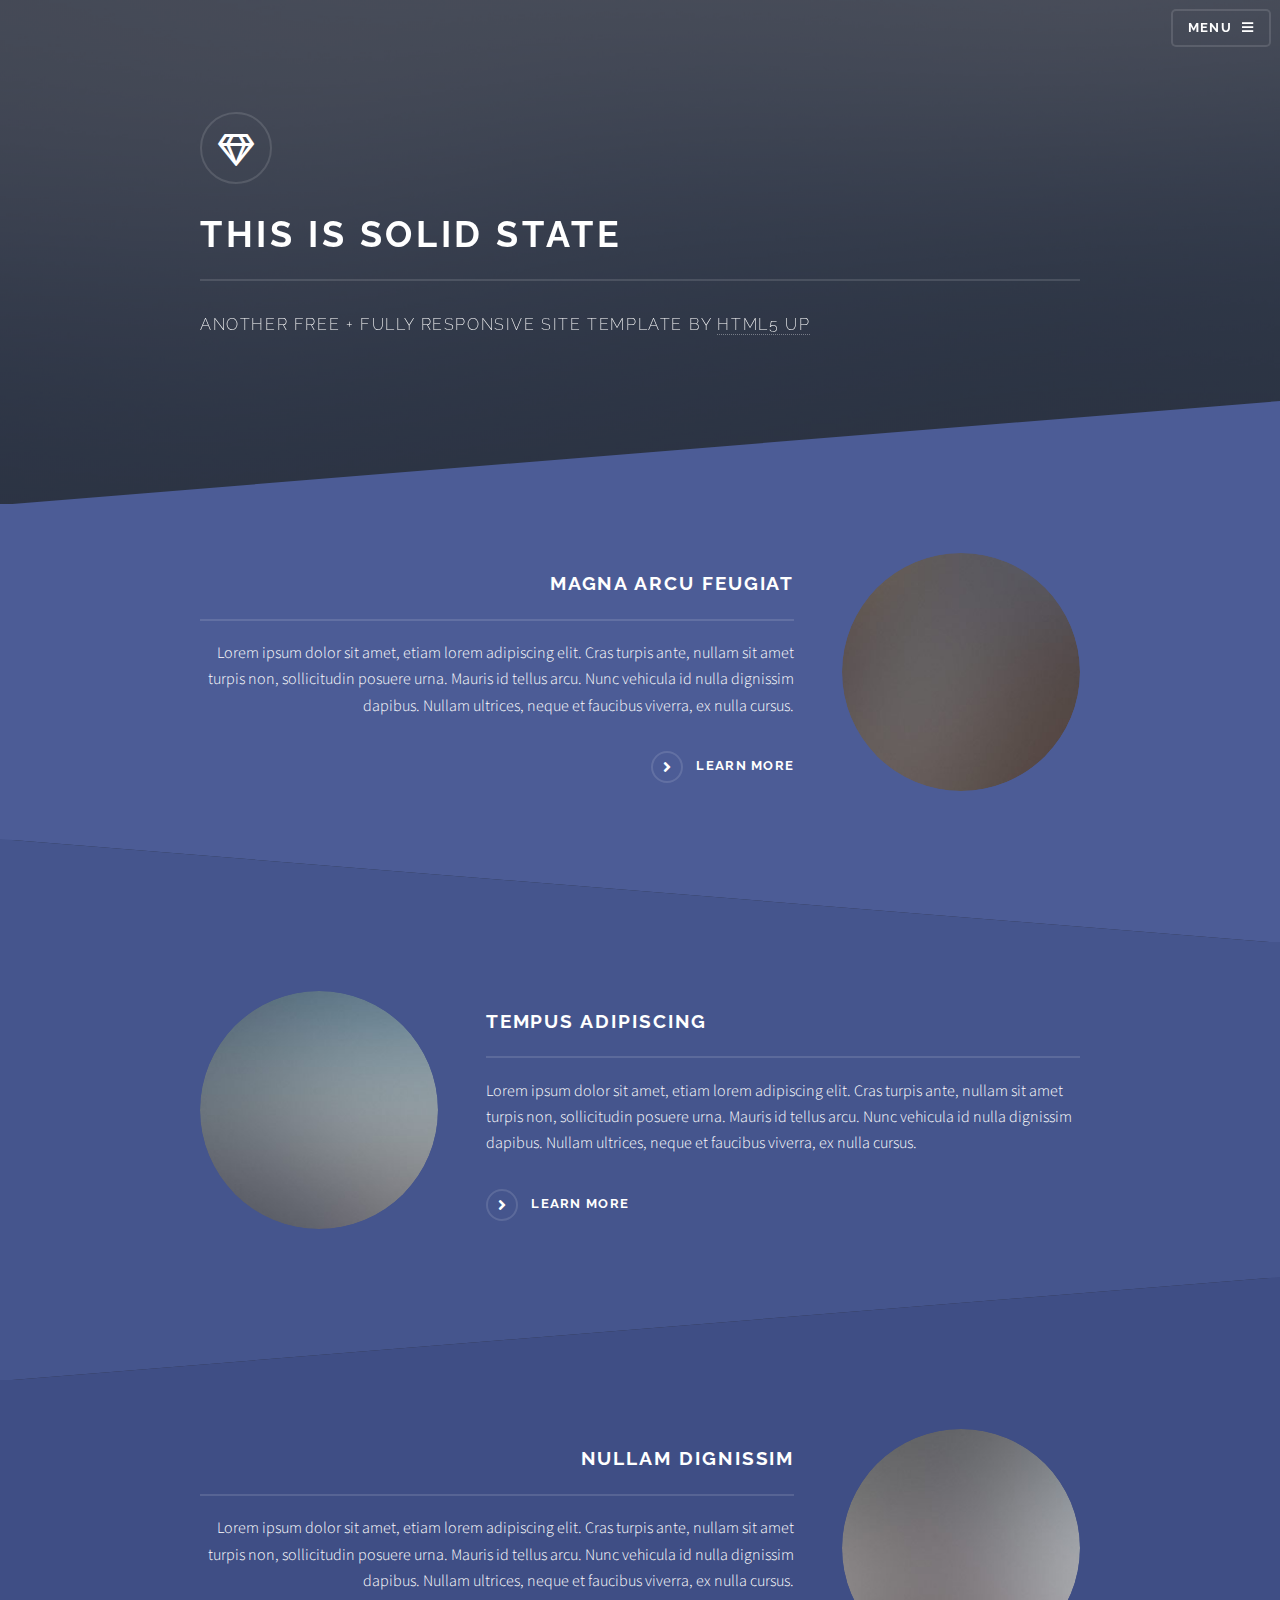
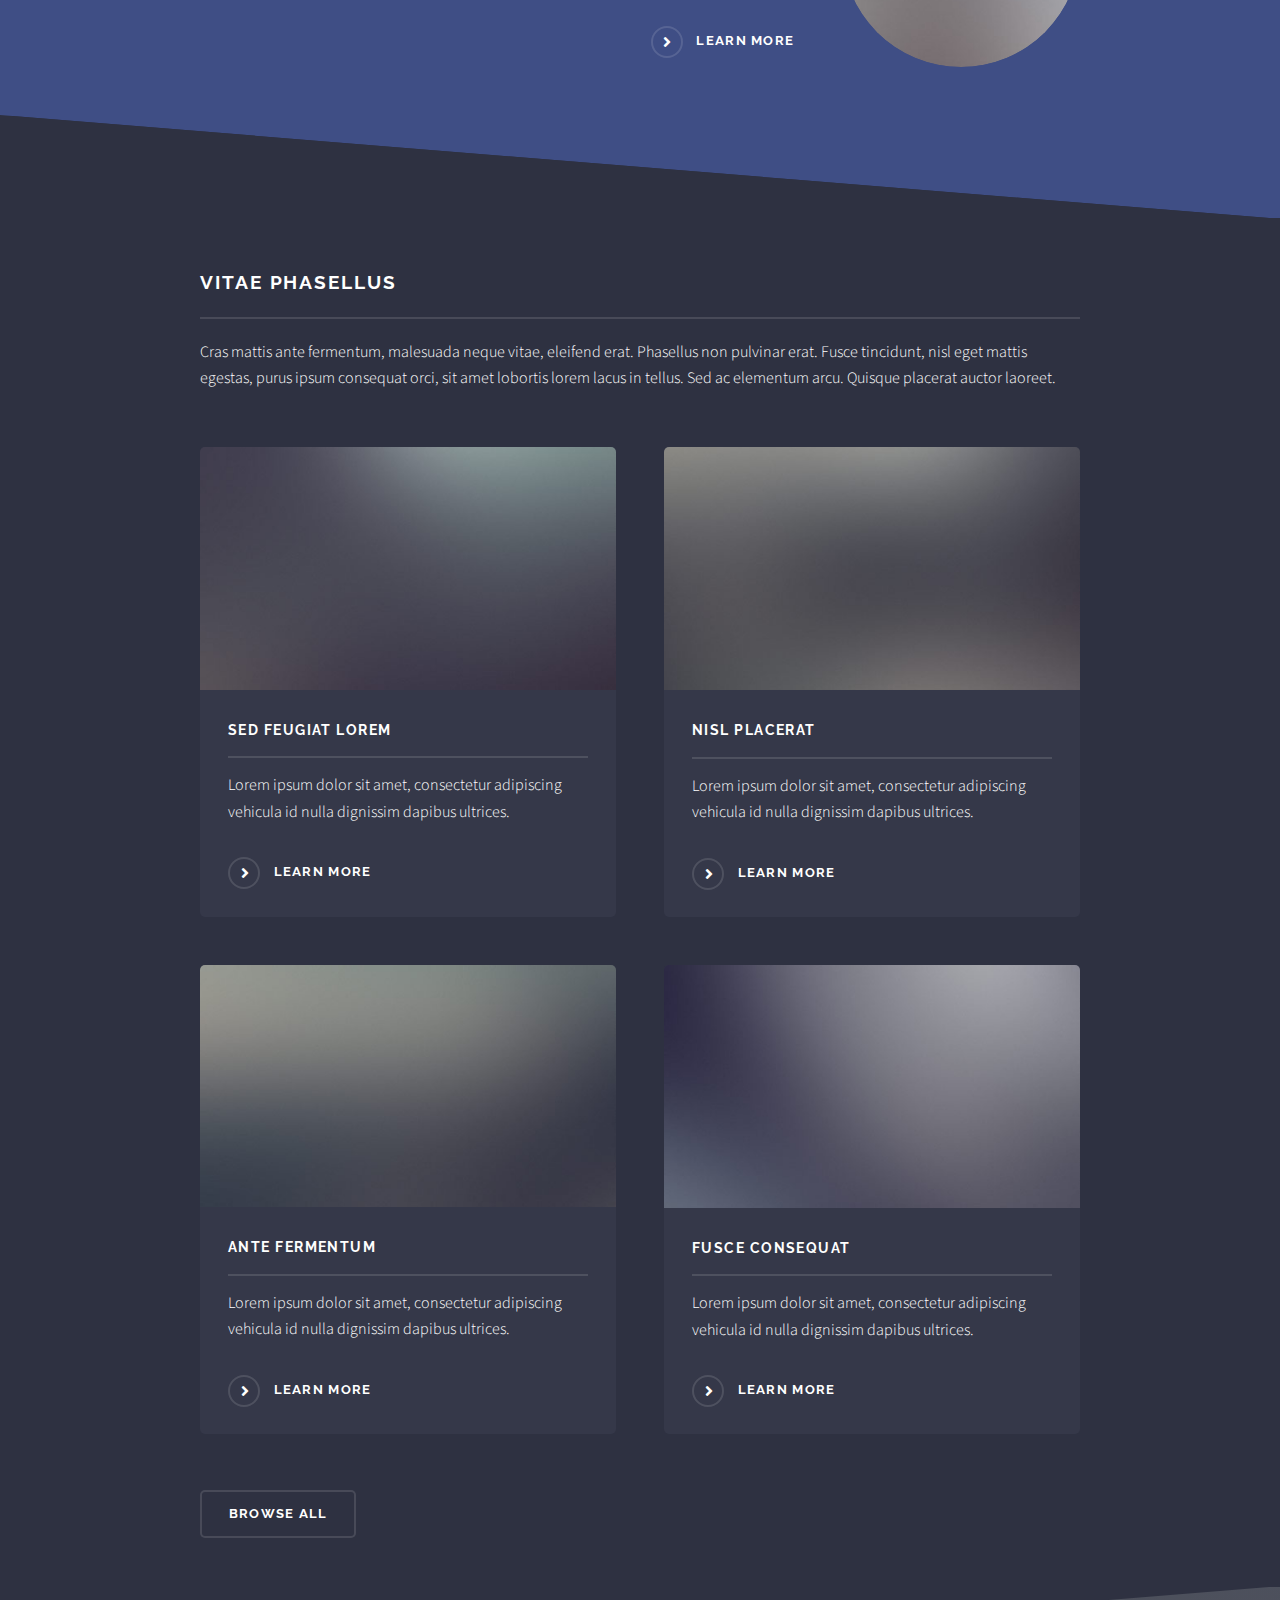
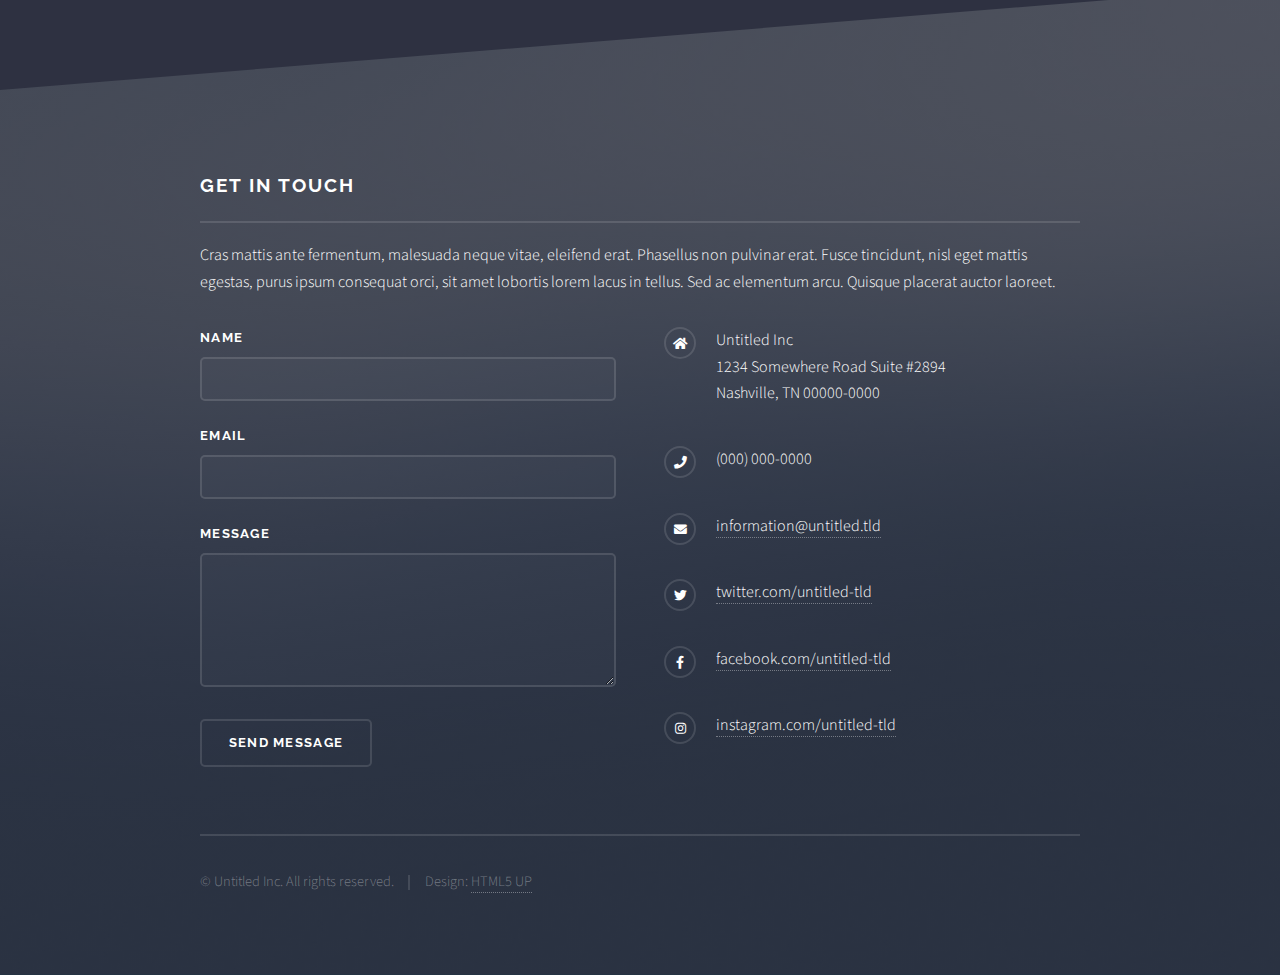
==== index.html @ ac466478 "First commit" ====
<!DOCTYPE HTML>
<!--
	Solid State by HTML5 UP
	html5up.net | @ajlkn
	Free for personal and commercial use under the CCA 3.0 license (html5up.net/license)
-->
<html>
	<head>
		<title>Solid State by HTML5 UP</title>
		<meta charset="utf-8" />
		<meta name="viewport" content="width=device-width, initial-scale=1, user-scalable=no" />
		<link rel="stylesheet" href="assets/css/main.css" />
		<noscript><link rel="stylesheet" href="assets/css/noscript.css" /></noscript>
	</head>
	<body class="is-preload">

		<!-- Page Wrapper -->
			<div id="page-wrapper">

				<!-- Header -->
					<header id="header" class="alt">
						<h1><a href="index.html">Solid State</a></h1>
						<nav>
							<a href="#menu">Menu</a>
						</nav>
					</header>

				<!-- Menu -->
					<nav id="menu">
						<div class="inner">
							<h2>Menu</h2>
							<ul class="links">
								<li><a href="index.html">Home</a></li>
								<li><a href="generic.html">Generic</a></li>
								<li><a href="elements.html">Elements</a></li>
								<li><a href="#">Log In</a></li>
								<li><a href="#">Sign Up</a></li>
							</ul>
							<a href="#" class="close">Close</a>
						</div>
					</nav>

				<!-- Banner -->
					<section id="banner">
						<div class="inner">
							<div class="logo"><span class="icon fa-gem"></span></div>
							<h2>This is Solid State</h2>
							<p>Another free + fully responsive site template by <a href="http://html5up.net">HTML5 UP</a></p>
						</div>
					</section>

				<!-- Wrapper -->
					<section id="wrapper">

						<!-- One -->
							<section id="one" class="wrapper spotlight style1">
								<div class="inner">
									<a href="#" class="image"><img src="images/pic01.jpg" alt="" /></a>
									<div class="content">
										<h2 class="major">Magna arcu feugiat</h2>
										<p>Lorem ipsum dolor sit amet, etiam lorem adipiscing elit. Cras turpis ante, nullam sit amet turpis non, sollicitudin posuere urna. Mauris id tellus arcu. Nunc vehicula id nulla dignissim dapibus. Nullam ultrices, neque et faucibus viverra, ex nulla cursus.</p>
										<a href="#" class="special">Learn more</a>
									</div>
								</div>
							</section>

						<!-- Two -->
							<section id="two" class="wrapper alt spotlight style2">
								<div class="inner">
									<a href="#" class="image"><img src="images/pic02.jpg" alt="" /></a>
									<div class="content">
										<h2 class="major">Tempus adipiscing</h2>
										<p>Lorem ipsum dolor sit amet, etiam lorem adipiscing elit. Cras turpis ante, nullam sit amet turpis non, sollicitudin posuere urna. Mauris id tellus arcu. Nunc vehicula id nulla dignissim dapibus. Nullam ultrices, neque et faucibus viverra, ex nulla cursus.</p>
										<a href="#" class="special">Learn more</a>
									</div>
								</div>
							</section>

						<!-- Three -->
							<section id="three" class="wrapper spotlight style3">
								<div class="inner">
									<a href="#" class="image"><img src="images/pic03.jpg" alt="" /></a>
									<div class="content">
										<h2 class="major">Nullam dignissim</h2>
										<p>Lorem ipsum dolor sit amet, etiam lorem adipiscing elit. Cras turpis ante, nullam sit amet turpis non, sollicitudin posuere urna. Mauris id tellus arcu. Nunc vehicula id nulla dignissim dapibus. Nullam ultrices, neque et faucibus viverra, ex nulla cursus.</p>
										<a href="#" class="special">Learn more</a>
									</div>
								</div>
							</section>

						<!-- Four -->
							<section id="four" class="wrapper alt style1">
								<div class="inner">
									<h2 class="major">Vitae phasellus</h2>
									<p>Cras mattis ante fermentum, malesuada neque vitae, eleifend erat. Phasellus non pulvinar erat. Fusce tincidunt, nisl eget mattis egestas, purus ipsum consequat orci, sit amet lobortis lorem lacus in tellus. Sed ac elementum arcu. Quisque placerat auctor laoreet.</p>
									<section class="features">
										<article>
											<a href="#" class="image"><img src="images/pic04.jpg" alt="" /></a>
											<h3 class="major">Sed feugiat lorem</h3>
											<p>Lorem ipsum dolor sit amet, consectetur adipiscing vehicula id nulla dignissim dapibus ultrices.</p>
											<a href="#" class="special">Learn more</a>
										</article>
										<article>
											<a href="#" class="image"><img src="images/pic05.jpg" alt="" /></a>
											<h3 class="major">Nisl placerat</h3>
											<p>Lorem ipsum dolor sit amet, consectetur adipiscing vehicula id nulla dignissim dapibus ultrices.</p>
											<a href="#" class="special">Learn more</a>
										</article>
										<article>
											<a href="#" class="image"><img src="images/pic06.jpg" alt="" /></a>
											<h3 class="major">Ante fermentum</h3>
											<p>Lorem ipsum dolor sit amet, consectetur adipiscing vehicula id nulla dignissim dapibus ultrices.</p>
											<a href="#" class="special">Learn more</a>
										</article>
										<article>
											<a href="#" class="image"><img src="images/pic07.jpg" alt="" /></a>
											<h3 class="major">Fusce consequat</h3>
											<p>Lorem ipsum dolor sit amet, consectetur adipiscing vehicula id nulla dignissim dapibus ultrices.</p>
											<a href="#" class="special">Learn more</a>
										</article>
									</section>
									<ul class="actions">
										<li><a href="#" class="button">Browse All</a></li>
									</ul>
								</div>
							</section>

					</section>

				<!-- Footer -->
					<section id="footer">
						<div class="inner">
							<h2 class="major">Get in touch</h2>
							<p>Cras mattis ante fermentum, malesuada neque vitae, eleifend erat. Phasellus non pulvinar erat. Fusce tincidunt, nisl eget mattis egestas, purus ipsum consequat orci, sit amet lobortis lorem lacus in tellus. Sed ac elementum arcu. Quisque placerat auctor laoreet.</p>
							<form method="post" action="#">
								<div class="fields">
									<div class="field">
										<label for="name">Name</label>
										<input type="text" name="name" id="name" />
									</div>
									<div class="field">
										<label for="email">Email</label>
										<input type="email" name="email" id="email" />
									</div>
									<div class="field">
										<label for="message">Message</label>
										<textarea name="message" id="message" rows="4"></textarea>
									</div>
								</div>
								<ul class="actions">
									<li><input type="submit" value="Send Message" /></li>
								</ul>
							</form>
							<ul class="contact">
								<li class="icon solid fa-home">
									Untitled Inc<br />
									1234 Somewhere Road Suite #2894<br />
									Nashville, TN 00000-0000
								</li>
								<li class="icon solid fa-phone">(000) 000-0000</li>
								<li class="icon solid fa-envelope"><a href="#">information@untitled.tld</a></li>
								<li class="icon brands fa-twitter"><a href="#">twitter.com/untitled-tld</a></li>
								<li class="icon brands fa-facebook-f"><a href="#">facebook.com/untitled-tld</a></li>
								<li class="icon brands fa-instagram"><a href="#">instagram.com/untitled-tld</a></li>
							</ul>
							<ul class="copyright">
								<li>&copy; Untitled Inc. All rights reserved.</li><li>Design: <a href="http://html5up.net">HTML5 UP</a></li>
							</ul>
						</div>
					</section>

			</div>

		<!-- Scripts -->
			<script src="assets/js/jquery.min.js"></script>
			<script src="assets/js/jquery.scrollex.min.js"></script>
			<script src="assets/js/browser.min.js"></script>
			<script src="assets/js/breakpoints.min.js"></script>
			<script src="assets/js/util.js"></script>
			<script src="assets/js/main.js"></script>

	</body>
</html>
---- assets/css/main.css ----
@import url(fontawesome-all.min.css);
@import url("https://fonts.googleapis.com/css?family=Raleway:200,700|Source+Sans+Pro:300,600,300italic,600italic");

/*
	Solid State by HTML5 UP
	html5up.net | @ajlkn
	Free for personal and commercial use under the CCA 3.0 license (html5up.net/license)
*/

html, body, div, span, applet, object,
iframe, h1, h2, h3, h4, h5, h6, p, blockquote,
pre, a, abbr, acronym, address, big, cite,
code, del, dfn, em, img, ins, kbd, q, s, samp,
small, strike, strong, sub, sup, tt, var, b,
u, i, center, dl, dt, dd, ol, ul, li, fieldset,
form, label, legend, table, caption, tbody,
tfoot, thead, tr, th, td, article, aside,
canvas, details, embed, figure, figcaption,
footer, header, hgroup, menu, nav, output, ruby,
section, summary, time, mark, audio, video {
	margin: 0;
	padding: 0;
	border: 0;
	font-size: 100%;
	font: inherit;
	vertical-align: baseline;}

article, aside, details, figcaption, figure,
footer, header, hgroup, menu, nav, section {
	display: block;}

body {
	line-height: 1;
}

ol, ul {
	list-style: none;
}

blockquote, q {
	quotes: none;
}

	blockquote:before, blockquote:after, q:before, q:after {
		content: '';
		content: none;
	}

table {
	border-collapse: collapse;
	border-spacing: 0;
}

body {
	-webkit-text-size-adjust: none;
}

mark {
	background-color: transparent;
	color: inherit;
}

input::-moz-focus-inner {
	border: 0;
	padding: 0;
}

input, select, textarea {
	-moz-appearance: none;
	-webkit-appearance: none;
	-ms-appearance: none;
	appearance: none;
}

/* Basic */

	@-ms-viewport {
		width: device-width;
	}

	body {
		-ms-overflow-style: scrollbar;
	}

	@media screen and (max-width: 480px) {

		html, body {
			min-width: 320px;
		}

	}

	html {
		box-sizing: border-box;
	}

	*, *:before, *:after {
		box-sizing: inherit;
	}

	body {
		background-color: #2e3141;
		background-image: linear-gradient(to top, rgba(46, 49, 65, 0.8), rgba(46, 49, 65, 0.8)), url("../../images/bg.jpg");
		background-size: auto, cover;
		background-attachment: fixed, fixed;
		background-position: center, center;
	}

		body.is-preload *, body.is-preload *:before, body.is-preload *:after {
			-moz-animation: none !important;
			-webkit-animation: none !important;
			-ms-animation: none !important;
			animation: none !important;
			-moz-transition: none !important;
			-webkit-transition: none !important;
			-ms-transition: none !important;
			transition: none !important;
		}

/* Type */

	body, input, select, textarea {
		color: #ffffff;
		font-family: "Source Sans Pro", Helvetica, sans-serif;
		font-size: 16.5pt;
		font-weight: 300;
		line-height: 1.65;
	}

		@media screen and (max-width: 1680px) {

			body, input, select, textarea {
				font-size: 13pt;
			}

		}

		@media screen and (max-width: 1280px) {

			body, input, select, textarea {
				font-size: 12pt;
			}

		}

		@media screen and (max-width: 980px) {

			body, input, select, textarea {
				font-size: 12pt;
			}

		}

		@media screen and (max-width: 736px) {

			body, input, select, textarea {
				font-size: 12pt;
			}

		}

		@media screen and (max-width: 480px) {

			body, input, select, textarea {
				font-size: 12pt;
			}

		}

	a {
		-moz-transition: color 0.2s ease-in-out, border-bottom-color 0.2s ease-in-out;
		-webkit-transition: color 0.2s ease-in-out, border-bottom-color 0.2s ease-in-out;
		-ms-transition: color 0.2s ease-in-out, border-bottom-color 0.2s ease-in-out;
		transition: color 0.2s ease-in-out, border-bottom-color 0.2s ease-in-out;
		border-bottom: dotted 1px rgba(255, 255, 255, 0.35);
		color: #ffffff;
		text-decoration: none;
	}

		a:hover {
			border-bottom-color: transparent;
			color: #ffffff !important;
		}

		a.special:not(.button) {
			text-decoration: none;
			border-bottom: 0;
			display: block;
			font-family: Raleway, Helvetica, sans-serif;
			font-size: 0.8em;
			font-weight: 700;
			letter-spacing: 0.1em;
			margin: 0 0 2em 0;
			text-transform: uppercase;
		}

			a.special:not(.button):before {
				-moz-osx-font-smoothing: grayscale;
				-webkit-font-smoothing: antialiased;
				display: inline-block;
				font-style: normal;
				font-variant: normal;
				text-rendering: auto;
				line-height: 1;
				text-transform: none !important;
				font-family: 'Font Awesome 5 Free';
				font-weight: 900;
			}

			a.special:not(.button):before {
				-moz-transition: background-color 0.2s ease-in-out;
				-webkit-transition: background-color 0.2s ease-in-out;
				-ms-transition: background-color 0.2s ease-in-out;
				transition: background-color 0.2s ease-in-out;
				border-radius: 100%;
				border: solid 2px rgba(255, 255, 255, 0.125);
				content: '\f105';
				display: inline-block;
				font-size: 1.25em;
				height: 2em;
				line-height: 1.75em;
				margin-right: 0.85em;
				text-align: center;
				text-indent: 0.15em;
				vertical-align: middle;
				width: 2em;
			}

			a.special:not(.button):hover:before {
				background-color: rgba(255, 255, 255, 0.025);
			}

			a.special:not(.button):active:before {
				background-color: rgba(255, 255, 255, 0.075);
			}

	strong, b {
		color: #ffffff;
		font-weight: 600;
	}

	em, i {
		font-style: italic;
	}

	p {
		margin: 0 0 2em 0;
	}

	h1, h2, h3, h4, h5, h6 {
		color: #ffffff;
		font-family: Raleway, Helvetica, sans-serif;
		font-weight: 700;
		letter-spacing: 0.1em;
		margin: 0 0 1em 0;
		text-transform: uppercase;
	}

		h1 a, h2 a, h3 a, h4 a, h5 a, h6 a {
			color: inherit;
			text-decoration: none;
			border-bottom: 0;
		}

		h1 span, h2 span, h3 span, h4 span, h5 span, h6 span {
			font-weight: 200;
		}

		h1.major, h2.major, h3.major, h4.major, h5.major, h6.major {
			padding-bottom: 1em;
			border-bottom: solid 2px rgba(255, 255, 255, 0.125);
		}

	h2 {
		font-size: 1.2em;
	}

	h3 {
		font-size: 0.9em;
	}

	h4 {
		font-size: 0.7em;
	}

	h5 {
		font-size: 0.7em;
	}

	h6 {
		font-size: 0.7em;
	}

	@media screen and (max-width: 736px) {

		h2 {
			font-size: 1em;
		}

		h3 {
			font-size: 0.8em;
		}

	}

	sub {
		font-size: 0.8em;
		position: relative;
		top: 0.5em;
	}

	sup {
		font-size: 0.8em;
		position: relative;
		top: -0.5em;
	}

	blockquote {
		border-left: solid 4px rgba(255, 255, 255, 0.125);
		font-style: italic;
		margin: 0 0 2em 0;
		padding: 0.5em 0 0.5em 2em;
	}

	code {
		background: rgba(255, 255, 255, 0.025);
		border-radius: 5px;
		border: solid 2px rgba(255, 255, 255, 0.125);
		font-family: "Courier New", monospace;
		font-size: 0.9em;
		margin: 0 0.25em;
		padding: 0.25em 0.65em;
	}

	pre {
		-webkit-overflow-scrolling: touch;
		font-family: "Courier New", monospace;
		font-size: 0.9em;
		margin: 0 0 2em 0;
	}

		pre code {
			display: block;
			line-height: 1.75em;
			padding: 1em 1.5em;
			overflow-x: auto;
		}

	hr {
		border: 0;
		border-bottom: solid 2px rgba(255, 255, 255, 0.125);
		margin: 2.5em 0;
	}

		hr.major {
			margin: 4em 0;
		}

	.align-left {
		text-align: left;
	}

	.align-center {
		text-align: center;
	}

	.align-right {
		text-align: right;
	}

/* Row */

	.row {
		display: flex;
		flex-wrap: wrap;
		box-sizing: border-box;
		align-items: stretch;
	}

		.row > * {
			box-sizing: border-box;
		}

		.row.gtr-uniform > * > :last-child {
			margin-bottom: 0;
		}

		.row.aln-left {
			justify-content: flex-start;
		}

		.row.aln-center {
			justify-content: center;
		}

		.row.aln-right {
			justify-content: flex-end;
		}

		.row.aln-top {
			align-items: flex-start;
		}

		.row.aln-middle {
			align-items: center;
		}

		.row.aln-bottom {
			align-items: flex-end;
		}

		.row > .imp {
			order: -1;
		}

		.row > .col-1 {
			width: 8.33333%;
		}

		.row > .off-1 {
			margin-left: 8.33333%;
		}

		.row > .col-2 {
			width: 16.66667%;
		}

		.row > .off-2 {
			margin-left: 16.66667%;
		}

		.row > .col-3 {
			width: 25%;
		}

		.row > .off-3 {
			margin-left: 25%;
		}

		.row > .col-4 {
			width: 33.33333%;
		}

		.row > .off-4 {
			margin-left: 33.33333%;
		}

		.row > .col-5 {
			width: 41.66667%;
		}

		.row > .off-5 {
			margin-left: 41.66667%;
		}

		.row > .col-6 {
			width: 50%;
		}

		.row > .off-6 {
			margin-left: 50%;
		}

		.row > .col-7 {
			width: 58.33333%;
		}

		.row > .off-7 {
			margin-left: 58.33333%;
		}

		.row > .col-8 {
			width: 66.66667%;
		}

		.row > .off-8 {
			margin-left: 66.66667%;
		}

		.row > .col-9 {
			width: 75%;
		}

		.row > .off-9 {
			margin-left: 75%;
		}

		.row > .col-10 {
			width: 83.33333%;
		}

		.row > .off-10 {
			margin-left: 83.33333%;
		}

		.row > .col-11 {
			width: 91.66667%;
		}

		.row > .off-11 {
			margin-left: 91.66667%;
		}

		.row > .col-12 {
			width: 100%;
		}

		.row > .off-12 {
			margin-left: 100%;
		}

		.row.gtr-0 {
			margin-top: 0;
			margin-left: 0em;
		}

			.row.gtr-0 > * {
				padding: 0 0 0 0em;
			}

			.row.gtr-0.gtr-uniform {
				margin-top: 0em;
			}

				.row.gtr-0.gtr-uniform > * {
					padding-top: 0em;
				}

		.row.gtr-25 {
			margin-top: 0;
			margin-left: -0.4375em;
		}

			.row.gtr-25 > * {
				padding: 0 0 0 0.4375em;
			}

			.row.gtr-25.gtr-uniform {
				margin-top: -0.4375em;
			}

				.row.gtr-25.gtr-uniform > * {
					padding-top: 0.4375em;
				}

		.row.gtr-50 {
			margin-top: 0;
			margin-left: -0.875em;
		}

			.row.gtr-50 > * {
				padding: 0 0 0 0.875em;
			}

			.row.gtr-50.gtr-uniform {
				margin-top: -0.875em;
			}

				.row.gtr-50.gtr-uniform > * {
					padding-top: 0.875em;
				}

		.row {
			margin-top: 0;
			margin-left: -1.75em;
		}

			.row > * {
				padding: 0 0 0 1.75em;
			}

			.row.gtr-uniform {
				margin-top: -1.75em;
			}

				.row.gtr-uniform > * {
					padding-top: 1.75em;
				}

		.row.gtr-150 {
			margin-top: 0;
			margin-left: -2.625em;
		}

			.row.gtr-150 > * {
				padding: 0 0 0 2.625em;
			}

			.row.gtr-150.gtr-uniform {
				margin-top: -2.625em;
			}

				.row.gtr-150.gtr-uniform > * {
					padding-top: 2.625em;
				}

		.row.gtr-200 {
			margin-top: 0;
			margin-left: -3.5em;
		}

			.row.gtr-200 > * {
				padding: 0 0 0 3.5em;
			}

			.row.gtr-200.gtr-uniform {
				margin-top: -3.5em;
			}

				.row.gtr-200.gtr-uniform > * {
					padding-top: 3.5em;
				}

		@media screen and (max-width: 1680px) {

			.row {
				display: flex;
				flex-wrap: wrap;
				box-sizing: border-box;
				align-items: stretch;
			}

				.row > * {
					box-sizing: border-box;
				}

				.row.gtr-uniform > * > :last-child {
					margin-bottom: 0;
				}

				.row.aln-left {
					justify-content: flex-start;
				}

				.row.aln-center {
					justify-content: center;
				}

				.row.aln-right {
					justify-content: flex-end;
				}

				.row.aln-top {
					align-items: flex-start;
				}

				.row.aln-middle {
					align-items: center;
				}

				.row.aln-bottom {
					align-items: flex-end;
				}

				.row > .imp-xlarge {
					order: -1;
				}

				.row > .col-1-xlarge {
					width: 8.33333%;
				}

				.row > .off-1-xlarge {
					margin-left: 8.33333%;
				}

				.row > .col-2-xlarge {
					width: 16.66667%;
				}

				.row > .off-2-xlarge {
					margin-left: 16.66667%;
				}

				.row > .col-3-xlarge {
					width: 25%;
				}

				.row > .off-3-xlarge {
					margin-left: 25%;
				}

				.row > .col-4-xlarge {
					width: 33.33333%;
				}

				.row > .off-4-xlarge {
					margin-left: 33.33333%;
				}

				.row > .col-5-xlarge {
					width: 41.66667%;
				}

				.row > .off-5-xlarge {
					margin-left: 41.66667%;
				}

				.row > .col-6-xlarge {
					width: 50%;
				}

				.row > .off-6-xlarge {
					margin-left: 50%;
				}

				.row > .col-7-xlarge {
					width: 58.33333%;
				}

				.row > .off-7-xlarge {
					margin-left: 58.33333%;
				}

				.row > .col-8-xlarge {
					width: 66.66667%;
				}

				.row > .off-8-xlarge {
					margin-left: 66.66667%;
				}

				.row > .col-9-xlarge {
					width: 75%;
				}

				.row > .off-9-xlarge {
					margin-left: 75%;
				}

				.row > .col-10-xlarge {
					width: 83.33333%;
				}

				.row > .off-10-xlarge {
					margin-left: 83.33333%;
				}

				.row > .col-11-xlarge {
					width: 91.66667%;
				}

				.row > .off-11-xlarge {
					margin-left: 91.66667%;
				}

				.row > .col-12-xlarge {
					width: 100%;
				}

				.row > .off-12-xlarge {
					margin-left: 100%;
				}

				.row.gtr-0 {
					margin-top: 0;
					margin-left: 0em;
				}

					.row.gtr-0 > * {
						padding: 0 0 0 0em;
					}

					.row.gtr-0.gtr-uniform {
						margin-top: 0em;
					}

						.row.gtr-0.gtr-uniform > * {
							padding-top: 0em;
						}

				.row.gtr-25 {
					margin-top: 0;
					margin-left: -0.4375em;
				}

					.row.gtr-25 > * {
						padding: 0 0 0 0.4375em;
					}

					.row.gtr-25.gtr-uniform {
						margin-top: -0.4375em;
					}

						.row.gtr-25.gtr-uniform > * {
							padding-top: 0.4375em;
						}

				.row.gtr-50 {
					margin-top: 0;
					margin-left: -0.875em;
				}

					.row.gtr-50 > * {
						padding: 0 0 0 0.875em;
					}

					.row.gtr-50.gtr-uniform {
						margin-top: -0.875em;
					}

						.row.gtr-50.gtr-uniform > * {
							padding-top: 0.875em;
						}

				.row {
					margin-top: 0;
					margin-left: -1.75em;
				}

					.row > * {
						padding: 0 0 0 1.75em;
					}

					.row.gtr-uniform {
						margin-top: -1.75em;
					}

						.row.gtr-uniform > * {
							padding-top: 1.75em;
						}

				.row.gtr-150 {
					margin-top: 0;
					margin-left: -2.625em;
				}

					.row.gtr-150 > * {
						padding: 0 0 0 2.625em;
					}

					.row.gtr-150.gtr-uniform {
						margin-top: -2.625em;
					}

						.row.gtr-150.gtr-uniform > * {
							padding-top: 2.625em;
						}

				.row.gtr-200 {
					margin-top: 0;
					margin-left: -3.5em;
				}

					.row.gtr-200 > * {
						padding: 0 0 0 3.5em;
					}

					.row.gtr-200.gtr-uniform {
						margin-top: -3.5em;
					}

						.row.gtr-200.gtr-uniform > * {
							padding-top: 3.5em;
						}

		}

		@media screen and (max-width: 1280px) {

			.row {
				display: flex;
				flex-wrap: wrap;
				box-sizing: border-box;
				align-items: stretch;
			}

				.row > * {
					box-sizing: border-box;
				}

				.row.gtr-uniform > * > :last-child {
					margin-bottom: 0;
				}

				.row.aln-left {
					justify-content: flex-start;
				}

				.row.aln-center {
					justify-content: center;
				}

				.row.aln-right {
					justify-content: flex-end;
				}

				.row.aln-top {
					align-items: flex-start;
				}

				.row.aln-middle {
					align-items: center;
				}

				.row.aln-bottom {
					align-items: flex-end;
				}

				.row > .imp-large {
					order: -1;
				}

				.row > .col-1-large {
					width: 8.33333%;
				}

				.row > .off-1-large {
					margin-left: 8.33333%;
				}

				.row > .col-2-large {
					width: 16.66667%;
				}

				.row > .off-2-large {
					margin-left: 16.66667%;
				}

				.row > .col-3-large {
					width: 25%;
				}

				.row > .off-3-large {
					margin-left: 25%;
				}

				.row > .col-4-large {
					width: 33.33333%;
				}

				.row > .off-4-large {
					margin-left: 33.33333%;
				}

				.row > .col-5-large {
					width: 41.66667%;
				}

				.row > .off-5-large {
					margin-left: 41.66667%;
				}

				.row > .col-6-large {
					width: 50%;
				}

				.row > .off-6-large {
					margin-left: 50%;
				}

				.row > .col-7-large {
					width: 58.33333%;
				}

				.row > .off-7-large {
					margin-left: 58.33333%;
				}

				.row > .col-8-large {
					width: 66.66667%;
				}

				.row > .off-8-large {
					margin-left: 66.66667%;
				}

				.row > .col-9-large {
					width: 75%;
				}

				.row > .off-9-large {
					margin-left: 75%;
				}

				.row > .col-10-large {
					width: 83.33333%;
				}

				.row > .off-10-large {
					margin-left: 83.33333%;
				}

				.row > .col-11-large {
					width: 91.66667%;
				}

				.row > .off-11-large {
					margin-left: 91.66667%;
				}

				.row > .col-12-large {
					width: 100%;
				}

				.row > .off-12-large {
					margin-left: 100%;
				}

				.row.gtr-0 {
					margin-top: 0;
					margin-left: 0em;
				}

					.row.gtr-0 > * {
						padding: 0 0 0 0em;
					}

					.row.gtr-0.gtr-uniform {
						margin-top: 0em;
					}

						.row.gtr-0.gtr-uniform > * {
							padding-top: 0em;
						}

				.row.gtr-25 {
					margin-top: 0;
					margin-left: -0.4375em;
				}

					.row.gtr-25 > * {
						padding: 0 0 0 0.4375em;
					}

					.row.gtr-25.gtr-uniform {
						margin-top: -0.4375em;
					}

						.row.gtr-25.gtr-uniform > * {
							padding-top: 0.4375em;
						}

				.row.gtr-50 {
					margin-top: 0;
					margin-left: -0.875em;
				}

					.row.gtr-50 > * {
						padding: 0 0 0 0.875em;
					}

					.row.gtr-50.gtr-uniform {
						margin-top: -0.875em;
					}

						.row.gtr-50.gtr-uniform > * {
							padding-top: 0.875em;
						}

				.row {
					margin-top: 0;
					margin-left: -1.75em;
				}

					.row > * {
						padding: 0 0 0 1.75em;
					}

					.row.gtr-uniform {
						margin-top: -1.75em;
					}

						.row.gtr-uniform > * {
							padding-top: 1.75em;
						}

				.row.gtr-150 {
					margin-top: 0;
					margin-left: -2.625em;
				}

					.row.gtr-150 > * {
						padding: 0 0 0 2.625em;
					}

					.row.gtr-150.gtr-uniform {
						margin-top: -2.625em;
					}

						.row.gtr-150.gtr-uniform > * {
							padding-top: 2.625em;
						}

				.row.gtr-200 {
					margin-top: 0;
					margin-left: -3.5em;
				}

					.row.gtr-200 > * {
						padding: 0 0 0 3.5em;
					}

					.row.gtr-200.gtr-uniform {
						margin-top: -3.5em;
					}

						.row.gtr-200.gtr-uniform > * {
							padding-top: 3.5em;
						}

		}

		@media screen and (max-width: 980px) {

			.row {
				display: flex;
				flex-wrap: wrap;
				box-sizing: border-box;
				align-items: stretch;
			}

				.row > * {
					box-sizing: border-box;
				}

				.row.gtr-uniform > * > :last-child {
					margin-bottom: 0;
				}

				.row.aln-left {
					justify-content: flex-start;
				}

				.row.aln-center {
					justify-content: center;
				}

				.row.aln-right {
					justify-content: flex-end;
				}

				.row.aln-top {
					align-items: flex-start;
				}

				.row.aln-middle {
					align-items: center;
				}

				.row.aln-bottom {
					align-items: flex-end;
				}

				.row > .imp-medium {
					order: -1;
				}

				.row > .col-1-medium {
					width: 8.33333%;
				}

				.row > .off-1-medium {
					margin-left: 8.33333%;
				}

				.row > .col-2-medium {
					width: 16.66667%;
				}

				.row > .off-2-medium {
					margin-left: 16.66667%;
				}

				.row > .col-3-medium {
					width: 25%;
				}

				.row > .off-3-medium {
					margin-left: 25%;
				}

				.row > .col-4-medium {
					width: 33.33333%;
				}

				.row > .off-4-medium {
					margin-left: 33.33333%;
				}

				.row > .col-5-medium {
					width: 41.66667%;
				}

				.row > .off-5-medium {
					margin-left: 41.66667%;
				}

				.row > .col-6-medium {
					width: 50%;
				}

				.row > .off-6-medium {
					margin-left: 50%;
				}

				.row > .col-7-medium {
					width: 58.33333%;
				}

				.row > .off-7-medium {
					margin-left: 58.33333%;
				}

				.row > .col-8-medium {
					width: 66.66667%;
				}

				.row > .off-8-medium {
					margin-left: 66.66667%;
				}

				.row > .col-9-medium {
					width: 75%;
				}

				.row > .off-9-medium {
					margin-left: 75%;
				}

				.row > .col-10-medium {
					width: 83.33333%;
				}

				.row > .off-10-medium {
					margin-left: 83.33333%;
				}

				.row > .col-11-medium {
					width: 91.66667%;
				}

				.row > .off-11-medium {
					margin-left: 91.66667%;
				}

				.row > .col-12-medium {
					width: 100%;
				}

				.row > .off-12-medium {
					margin-left: 100%;
				}

				.row.gtr-0 {
					margin-top: 0;
					margin-left: 0em;
				}

					.row.gtr-0 > * {
						padding: 0 0 0 0em;
					}

					.row.gtr-0.gtr-uniform {
						margin-top: 0em;
					}

						.row.gtr-0.gtr-uniform > * {
							padding-top: 0em;
						}

				.row.gtr-25 {
					margin-top: 0;
					margin-left: -0.4375em;
				}

					.row.gtr-25 > * {
						padding: 0 0 0 0.4375em;
					}

					.row.gtr-25.gtr-uniform {
						margin-top: -0.4375em;
					}

						.row.gtr-25.gtr-uniform > * {
							padding-top: 0.4375em;
						}

				.row.gtr-50 {
					margin-top: 0;
					margin-left: -0.875em;
				}

					.row.gtr-50 > * {
						padding: 0 0 0 0.875em;
					}

					.row.gtr-50.gtr-uniform {
						margin-top: -0.875em;
					}

						.row.gtr-50.gtr-uniform > * {
							padding-top: 0.875em;
						}

				.row {
					margin-top: 0;
					margin-left: -1.75em;
				}

					.row > * {
						padding: 0 0 0 1.75em;
					}

					.row.gtr-uniform {
						margin-top: -1.75em;
					}

						.row.gtr-uniform > * {
							padding-top: 1.75em;
						}

				.row.gtr-150 {
					margin-top: 0;
					margin-left: -2.625em;
				}

					.row.gtr-150 > * {
						padding: 0 0 0 2.625em;
					}

					.row.gtr-150.gtr-uniform {
						margin-top: -2.625em;
					}

						.row.gtr-150.gtr-uniform > * {
							padding-top: 2.625em;
						}

				.row.gtr-200 {
					margin-top: 0;
					margin-left: -3.5em;
				}

					.row.gtr-200 > * {
						padding: 0 0 0 3.5em;
					}

					.row.gtr-200.gtr-uniform {
						margin-top: -3.5em;
					}

						.row.gtr-200.gtr-uniform > * {
							padding-top: 3.5em;
						}

		}

		@media screen and (max-width: 736px) {

			.row {
				display: flex;
				flex-wrap: wrap;
				box-sizing: border-box;
				align-items: stretch;
			}

				.row > * {
					box-sizing: border-box;
				}

				.row.gtr-uniform > * > :last-child {
					margin-bottom: 0;
				}

				.row.aln-left {
					justify-content: flex-start;
				}

				.row.aln-center {
					justify-content: center;
				}

				.row.aln-right {
					justify-content: flex-end;
				}

				.row.aln-top {
					align-items: flex-start;
				}

				.row.aln-middle {
					align-items: center;
				}

				.row.aln-bottom {
					align-items: flex-end;
				}

				.row > .imp-small {
					order: -1;
				}

				.row > .col-1-small {
					width: 8.33333%;
				}

				.row > .off-1-small {
					margin-left: 8.33333%;
				}

				.row > .col-2-small {
					width: 16.66667%;
				}

				.row > .off-2-small {
					margin-left: 16.66667%;
				}

				.row > .col-3-small {
					width: 25%;
				}

				.row > .off-3-small {
					margin-left: 25%;
				}

				.row > .col-4-small {
					width: 33.33333%;
				}

				.row > .off-4-small {
					margin-left: 33.33333%;
				}

				.row > .col-5-small {
					width: 41.66667%;
				}

				.row > .off-5-small {
					margin-left: 41.66667%;
				}

				.row > .col-6-small {
					width: 50%;
				}

				.row > .off-6-small {
					margin-left: 50%;
				}

				.row > .col-7-small {
					width: 58.33333%;
				}

				.row > .off-7-small {
					margin-left: 58.33333%;
				}

				.row > .col-8-small {
					width: 66.66667%;
				}

				.row > .off-8-small {
					margin-left: 66.66667%;
				}

				.row > .col-9-small {
					width: 75%;
				}

				.row > .off-9-small {
					margin-left: 75%;
				}

				.row > .col-10-small {
					width: 83.33333%;
				}

				.row > .off-10-small {
					margin-left: 83.33333%;
				}

				.row > .col-11-small {
					width: 91.66667%;
				}

				.row > .off-11-small {
					margin-left: 91.66667%;
				}

				.row > .col-12-small {
					width: 100%;
				}

				.row > .off-12-small {
					margin-left: 100%;
				}

				.row.gtr-0 {
					margin-top: 0;
					margin-left: 0em;
				}

					.row.gtr-0 > * {
						padding: 0 0 0 0em;
					}

					.row.gtr-0.gtr-uniform {
						margin-top: 0em;
					}

						.row.gtr-0.gtr-uniform > * {
							padding-top: 0em;
						}

				.row.gtr-25 {
					margin-top: 0;
					margin-left: -0.3125em;
				}

					.row.gtr-25 > * {
						padding: 0 0 0 0.3125em;
					}

					.row.gtr-25.gtr-uniform {
						margin-top: -0.3125em;
					}

						.row.gtr-25.gtr-uniform > * {
							padding-top: 0.3125em;
						}

				.row.gtr-50 {
					margin-top: 0;
					margin-left: -0.625em;
				}

					.row.gtr-50 > * {
						padding: 0 0 0 0.625em;
					}

					.row.gtr-50.gtr-uniform {
						margin-top: -0.625em;
					}

						.row.gtr-50.gtr-uniform > * {
							padding-top: 0.625em;
						}

				.row {
					margin-top: 0;
					margin-left: -1.25em;
				}

					.row > * {
						padding: 0 0 0 1.25em;
					}

					.row.gtr-uniform {
						margin-top: -1.25em;
					}

						.row.gtr-uniform > * {
							padding-top: 1.25em;
						}

				.row.gtr-150 {
					margin-top: 0;
					margin-left: -1.875em;
				}

					.row.gtr-150 > * {
						padding: 0 0 0 1.875em;
					}

					.row.gtr-150.gtr-uniform {
						margin-top: -1.875em;
					}

						.row.gtr-150.gtr-uniform > * {
							padding-top: 1.875em;
						}

				.row.gtr-200 {
					margin-top: 0;
					margin-left: -2.5em;
				}

					.row.gtr-200 > * {
						padding: 0 0 0 2.5em;
					}

					.row.gtr-200.gtr-uniform {
						margin-top: -2.5em;
					}

						.row.gtr-200.gtr-uniform > * {
							padding-top: 2.5em;
						}

		}

		@media screen and (max-width: 480px) {

			.row {
				display: flex;
				flex-wrap: wrap;
				box-sizing: border-box;
				align-items: stretch;
			}

				.row > * {
					box-sizing: border-box;
				}

				.row.gtr-uniform > * > :last-child {
					margin-bottom: 0;
				}

				.row.aln-left {
					justify-content: flex-start;
				}

				.row.aln-center {
					justify-content: center;
				}

				.row.aln-right {
					justify-content: flex-end;
				}

				.row.aln-top {
					align-items: flex-start;
				}

				.row.aln-middle {
					align-items: center;
				}

				.row.aln-bottom {
					align-items: flex-end;
				}

				.row > .imp-xsmall {
					order: -1;
				}

				.row > .col-1-xsmall {
					width: 8.33333%;
				}

				.row > .off-1-xsmall {
					margin-left: 8.33333%;
				}

				.row > .col-2-xsmall {
					width: 16.66667%;
				}

				.row > .off-2-xsmall {
					margin-left: 16.66667%;
				}

				.row > .col-3-xsmall {
					width: 25%;
				}

				.row > .off-3-xsmall {
					margin-left: 25%;
				}

				.row > .col-4-xsmall {
					width: 33.33333%;
				}

				.row > .off-4-xsmall {
					margin-left: 33.33333%;
				}

				.row > .col-5-xsmall {
					width: 41.66667%;
				}

				.row > .off-5-xsmall {
					margin-left: 41.66667%;
				}

				.row > .col-6-xsmall {
					width: 50%;
				}

				.row > .off-6-xsmall {
					margin-left: 50%;
				}

				.row > .col-7-xsmall {
					width: 58.33333%;
				}

				.row > .off-7-xsmall {
					margin-left: 58.33333%;
				}

				.row > .col-8-xsmall {
					width: 66.66667%;
				}

				.row > .off-8-xsmall {
					margin-left: 66.66667%;
				}

				.row > .col-9-xsmall {
					width: 75%;
				}

				.row > .off-9-xsmall {
					margin-left: 75%;
				}

				.row > .col-10-xsmall {
					width: 83.33333%;
				}

				.row > .off-10-xsmall {
					margin-left: 83.33333%;
				}

				.row > .col-11-xsmall {
					width: 91.66667%;
				}

				.row > .off-11-xsmall {
					margin-left: 91.66667%;
				}

				.row > .col-12-xsmall {
					width: 100%;
				}

				.row > .off-12-xsmall {
					margin-left: 100%;
				}

				.row.gtr-0 {
					margin-top: 0;
					margin-left: 0em;
				}

					.row.gtr-0 > * {
						padding: 0 0 0 0em;
					}

					.row.gtr-0.gtr-uniform {
						margin-top: 0em;
					}

						.row.gtr-0.gtr-uniform > * {
							padding-top: 0em;
						}

				.row.gtr-25 {
					margin-top: 0;
					margin-left: -0.3125em;
				}

					.row.gtr-25 > * {
						padding: 0 0 0 0.3125em;
					}

					.row.gtr-25.gtr-uniform {
						margin-top: -0.3125em;
					}

						.row.gtr-25.gtr-uniform > * {
							padding-top: 0.3125em;
						}

				.row.gtr-50 {
					margin-top: 0;
					margin-left: -0.625em;
				}

					.row.gtr-50 > * {
						padding: 0 0 0 0.625em;
					}

					.row.gtr-50.gtr-uniform {
						margin-top: -0.625em;
					}

						.row.gtr-50.gtr-uniform > * {
							padding-top: 0.625em;
						}

				.row {
					margin-top: 0;
					margin-left: -1.25em;
				}

					.row > * {
						padding: 0 0 0 1.25em;
					}

					.row.gtr-uniform {
						margin-top: -1.25em;
					}

						.row.gtr-uniform > * {
							padding-top: 1.25em;
						}

				.row.gtr-150 {
					margin-top: 0;
					margin-left: -1.875em;
				}

					.row.gtr-150 > * {
						padding: 0 0 0 1.875em;
					}

					.row.gtr-150.gtr-uniform {
						margin-top: -1.875em;
					}

						.row.gtr-150.gtr-uniform > * {
							padding-top: 1.875em;
						}

				.row.gtr-200 {
					margin-top: 0;
					margin-left: -2.5em;
				}

					.row.gtr-200 > * {
						padding: 0 0 0 2.5em;
					}

					.row.gtr-200.gtr-uniform {
						margin-top: -2.5em;
					}

						.row.gtr-200.gtr-uniform > * {
							padding-top: 2.5em;
						}

		}

		@media screen and (max-width: 360px) {

			.row {
				display: flex;
				flex-wrap: wrap;
				box-sizing: border-box;
				align-items: stretch;
			}

				.row > * {
					box-sizing: border-box;
				}

				.row.gtr-uniform > * > :last-child {
					margin-bottom: 0;
				}

				.row.aln-left {
					justify-content: flex-start;
				}

				.row.aln-center {
					justify-content: center;
				}

				.row.aln-right {
					justify-content: flex-end;
				}

				.row.aln-top {
					align-items: flex-start;
				}

				.row.aln-middle {
					align-items: center;
				}

				.row.aln-bottom {
					align-items: flex-end;
				}

				.row > .imp-xxsmall {
					order: -1;
				}

				.row > .col-1-xxsmall {
					width: 8.33333%;
				}

				.row > .off-1-xxsmall {
					margin-left: 8.33333%;
				}

				.row > .col-2-xxsmall {
					width: 16.66667%;
				}

				.row > .off-2-xxsmall {
					margin-left: 16.66667%;
				}

				.row > .col-3-xxsmall {
					width: 25%;
				}

				.row > .off-3-xxsmall {
					margin-left: 25%;
				}

				.row > .col-4-xxsmall {
					width: 33.33333%;
				}

				.row > .off-4-xxsmall {
					margin-left: 33.33333%;
				}

				.row > .col-5-xxsmall {
					width: 41.66667%;
				}

				.row > .off-5-xxsmall {
					margin-left: 41.66667%;
				}

				.row > .col-6-xxsmall {
					width: 50%;
				}

				.row > .off-6-xxsmall {
					margin-left: 50%;
				}

				.row > .col-7-xxsmall {
					width: 58.33333%;
				}

				.row > .off-7-xxsmall {
					margin-left: 58.33333%;
				}

				.row > .col-8-xxsmall {
					width: 66.66667%;
				}

				.row > .off-8-xxsmall {
					margin-left: 66.66667%;
				}

				.row > .col-9-xxsmall {
					width: 75%;
				}

				.row > .off-9-xxsmall {
					margin-left: 75%;
				}

				.row > .col-10-xxsmall {
					width: 83.33333%;
				}

				.row > .off-10-xxsmall {
					margin-left: 83.33333%;
				}

				.row > .col-11-xxsmall {
					width: 91.66667%;
				}

				.row > .off-11-xxsmall {
					margin-left: 91.66667%;
				}

				.row > .col-12-xxsmall {
					width: 100%;
				}

				.row > .off-12-xxsmall {
					margin-left: 100%;
				}

				.row.gtr-0 {
					margin-top: 0;
					margin-left: 0em;
				}

					.row.gtr-0 > * {
						padding: 0 0 0 0em;
					}

					.row.gtr-0.gtr-uniform {
						margin-top: 0em;
					}

						.row.gtr-0.gtr-uniform > * {
							padding-top: 0em;
						}

				.row.gtr-25 {
					margin-top: 0;
					margin-left: -0.3125em;
				}

					.row.gtr-25 > * {
						padding: 0 0 0 0.3125em;
					}

					.row.gtr-25.gtr-uniform {
						margin-top: -0.3125em;
					}

						.row.gtr-25.gtr-uniform > * {
							padding-top: 0.3125em;
						}

				.row.gtr-50 {
					margin-top: 0;
					margin-left: -0.625em;
				}

					.row.gtr-50 > * {
						padding: 0 0 0 0.625em;
					}

					.row.gtr-50.gtr-uniform {
						margin-top: -0.625em;
					}

						.row.gtr-50.gtr-uniform > * {
							padding-top: 0.625em;
						}

				.row {
					margin-top: 0;
					margin-left: -1.25em;
				}

					.row > * {
						padding: 0 0 0 1.25em;
					}

					.row.gtr-uniform {
						margin-top: -1.25em;
					}

						.row.gtr-uniform > * {
							padding-top: 1.25em;
						}

				.row.gtr-150 {
					margin-top: 0;
					margin-left: -1.875em;
				}

					.row.gtr-150 > * {
						padding: 0 0 0 1.875em;
					}

					.row.gtr-150.gtr-uniform {
						margin-top: -1.875em;
					}

						.row.gtr-150.gtr-uniform > * {
							padding-top: 1.875em;
						}

				.row.gtr-200 {
					margin-top: 0;
					margin-left: -2.5em;
				}

					.row.gtr-200 > * {
						padding: 0 0 0 2.5em;
					}

					.row.gtr-200.gtr-uniform {
						margin-top: -2.5em;
					}

						.row.gtr-200.gtr-uniform > * {
							padding-top: 2.5em;
						}

		}

/* Section/Article */

	section.special, article.special {
		text-align: center;
	}

/* Form */

	form {
		margin: 0 0 2em 0;
	}

		form > :last-child {
			margin-bottom: 0;
		}

		form > .fields {
			display: -moz-flex;
			display: -webkit-flex;
			display: -ms-flex;
			display: flex;
			-moz-flex-wrap: wrap;
			-webkit-flex-wrap: wrap;
			-ms-flex-wrap: wrap;
			flex-wrap: wrap;
			width: calc(100% + 3em);
			margin: -1.5em 0 2em -1.5em;
		}

			form > .fields > .field {
				-moz-flex-grow: 0;
				-webkit-flex-grow: 0;
				-ms-flex-grow: 0;
				flex-grow: 0;
				-moz-flex-shrink: 0;
				-webkit-flex-shrink: 0;
				-ms-flex-shrink: 0;
				flex-shrink: 0;
				padding: 1.5em 0 0 1.5em;
				width: calc(100% - 1.5em);
			}

				form > .fields > .field.half {
					width: calc(50% - 0.75em);
				}

				form > .fields > .field.third {
					width: calc(100%/3 - 0.5em);
				}

				form > .fields > .field.quarter {
					width: calc(25% - 0.375em);
				}

		@media screen and (max-width: 480px) {

			form > .fields {
				width: calc(100% + 3em);
				margin: -1.5em 0 2em -1.5em;
			}

				form > .fields > .field {
					padding: 1.5em 0 0 1.5em;
					width: calc(100% - 1.5em);
				}

					form > .fields > .field.half {
						width: calc(100% - 1.5em);
					}

					form > .fields > .field.third {
						width: calc(100% - 1.5em);
					}

					form > .fields > .field.quarter {
						width: calc(100% - 1.5em);
					}

		}

	label {
		color: #ffffff;
		display: block;
		font-family: Raleway, Helvetica, sans-serif;
		font-size: 0.8em;
		font-weight: 700;
		letter-spacing: 0.1em;
		margin: 0 0 0.7em 0;
		text-transform: uppercase;
	}

	input[type="text"],
	input[type="password"],
	input[type="email"],
	input[type="tel"],
	select,
	textarea {
		-moz-appearance: none;
		-webkit-appearance: none;
		-ms-appearance: none;
		appearance: none;
		background: rgba(255, 255, 255, 0.025);
		border-radius: 5px;
		border: none;
		border: solid 2px rgba(255, 255, 255, 0.125);
		color: inherit;
		display: block;
		outline: 0;
		padding: 0 1em;
		text-decoration: none;
		width: 100%;
	}

		input[type="text"]:invalid,
		input[type="password"]:invalid,
		input[type="email"]:invalid,
		input[type="tel"]:invalid,
		select:invalid,
		textarea:invalid {
			box-shadow: none;
		}

		input[type="text"]:focus,
		input[type="password"]:focus,
		input[type="email"]:focus,
		input[type="tel"]:focus,
		select:focus,
		textarea:focus {
			border-color: #5b6ba6;
		}

	select {
		background-image: url("data:image/svg+xml;charset=utf8,%3Csvg xmlns='http://www.w3.org/2000/svg' width='40' height='40' preserveAspectRatio='none' viewBox='0 0 40 40'%3E%3Cpath d='M9.4,12.3l10.4,10.4l10.4-10.4c0.2-0.2,0.5-0.4,0.9-0.4c0.3,0,0.6,0.1,0.9,0.4l3.3,3.3c0.2,0.2,0.4,0.5,0.4,0.9 c0,0.4-0.1,0.6-0.4,0.9L20.7,31.9c-0.2,0.2-0.5,0.4-0.9,0.4c-0.3,0-0.6-0.1-0.9-0.4L4.3,17.3c-0.2-0.2-0.4-0.5-0.4-0.9 c0-0.4,0.1-0.6,0.4-0.9l3.3-3.3c0.2-0.2,0.5-0.4,0.9-0.4S9.1,12.1,9.4,12.3z' fill='rgba(255, 255, 255, 0.125)' /%3E%3C/svg%3E");
		background-size: 1.25rem;
		background-repeat: no-repeat;
		background-position: calc(100% - 1rem) center;
		height: 2.75em;
		padding-right: 2.75em;
		text-overflow: ellipsis;
	}

		select option {
			color: #ffffff;
			background: #2e3141;
		}

		select:focus::-ms-value {
			background-color: transparent;
		}

		select::-ms-expand {
			display: none;
		}

	input[type="text"],
	input[type="password"],
	input[type="email"],
	select {
		height: 2.75em;
	}

	textarea {
		padding: 0.75em 1em;
	}

	input[type="checkbox"],
	input[type="radio"] {
		-moz-appearance: none;
		-webkit-appearance: none;
		-ms-appearance: none;
		appearance: none;
		display: block;
		float: left;
		margin-right: -2em;
		opacity: 0;
		width: 1em;
		z-index: -1;
	}

		input[type="checkbox"] + label,
		input[type="radio"] + label {
			text-decoration: none;
			color: #ffffff;
			cursor: pointer;
			display: inline-block;
			font-size: 1em;
			font-family: "Source Sans Pro", Helvetica, sans-serif;
			text-transform: none;
			letter-spacing: 0;
			font-weight: 300;
			padding-left: 2.4em;
			padding-right: 0.75em;
			position: relative;
		}

			input[type="checkbox"] + label:before,
			input[type="radio"] + label:before {
				-moz-osx-font-smoothing: grayscale;
				-webkit-font-smoothing: antialiased;
				display: inline-block;
				font-style: normal;
				font-variant: normal;
				text-rendering: auto;
				line-height: 1;
				text-transform: none !important;
				font-family: 'Font Awesome 5 Free';
				font-weight: 900;
			}

			input[type="checkbox"] + label:before,
			input[type="radio"] + label:before {
				background: rgba(255, 255, 255, 0.025);
				border-radius: 5px;
				border: solid 2px rgba(255, 255, 255, 0.125);
				content: '';
				display: inline-block;
				font-size: 0.8em;
				height: 2.0625em;
				left: 0;
				line-height: 2.0625em;
				position: absolute;
				text-align: center;
				top: 0;
				width: 2.0625em;
			}

		input[type="checkbox"]:checked + label:before,
		input[type="radio"]:checked + label:before {
			background: #ffffff;
			border-color: #ffffff;
			content: '\f00c';
			color: #2e3141;
		}

		input[type="checkbox"]:focus + label:before,
		input[type="radio"]:focus + label:before {
			border-color: #4c5c96;
		}

	input[type="checkbox"] + label:before {
		border-radius: 5px;
	}

	input[type="radio"] + label:before {
		border-radius: 100%;
	}

	::-webkit-input-placeholder {
		color: rgba(255, 255, 255, 0.35) !important;
		opacity: 1.0;
	}

	:-moz-placeholder {
		color: rgba(255, 255, 255, 0.35) !important;
		opacity: 1.0;
	}

	::-moz-placeholder {
		color: rgba(255, 255, 255, 0.35) !important;
		opacity: 1.0;
	}

	:-ms-input-placeholder {
		color: rgba(255, 255, 255, 0.35) !important;
		opacity: 1.0;
	}

/* Box */

	.box {
		border-radius: 5px;
		border: solid 2px rgba(255, 255, 255, 0.125);
		margin-bottom: 2em;
		padding: 1.5em;
	}

		.box > :last-child,
		.box > :last-child > :last-child,
		.box > :last-child > :last-child > :last-child {
			margin-bottom: 0;
		}

		.box.alt {
			border: 0;
			border-radius: 0;
			padding: 0;
		}

/* Icon */

	.icon {
		text-decoration: none;
		border-bottom: none;
		position: relative;
	}

		.icon:before {
			-moz-osx-font-smoothing: grayscale;
			-webkit-font-smoothing: antialiased;
			display: inline-block;
			font-style: normal;
			font-variant: normal;
			text-rendering: auto;
			line-height: 1;
			text-transform: none !important;
			font-family: 'Font Awesome 5 Free';
			font-weight: 400;
		}

		.icon > .label {
			display: none;
		}

		.icon:before {
			line-height: inherit;
		}

		.icon.solid:before {
			font-weight: 900;
		}

		.icon.brands:before {
			font-family: 'Font Awesome 5 Brands';
		}

/* Image */

	.image {
		border-radius: 5px;
		border: 0;
		display: inline-block;
		position: relative;
	}

		.image img {
			border-radius: 5px;
			display: block;
		}

		.image.left, .image.right {
			max-width: 40%;
		}

			.image.left img, .image.right img {
				width: 100%;
			}

		.image.left {
			float: left;
			padding: 0 1.5em 1em 0;
			top: 0.25em;
		}

		.image.right {
			float: right;
			padding: 0 0 1em 1.5em;
			top: 0.25em;
		}

		.image.fit {
			display: block;
			margin: 0 0 2em 0;
			width: 100%;
		}

			.image.fit img {
				width: 100%;
			}

		.image.main {
			display: block;
			margin: 0 0 3em 0;
			width: 100%;
		}

			.image.main img {
				width: 100%;
			}

/* List */

	ol {
		list-style: decimal;
		margin: 0 0 2em 0;
		padding-left: 1.25em;
	}

		ol li {
			padding-left: 0.25em;
		}

	ul {
		list-style: disc;
		margin: 0 0 2em 0;
		padding-left: 1em;
	}

		ul li {
			padding-left: 0.5em;
		}

		ul.alt {
			list-style: none;
			padding-left: 0;
		}

			ul.alt li {
				border-top: solid 1px rgba(255, 255, 255, 0.125);
				padding: 0.5em 0;
			}

				ul.alt li:first-child {
					border-top: 0;
					padding-top: 0;
				}

	dl {
		margin: 0 0 2em 0;
	}

		dl dt {
			display: block;
			font-weight: 600;
			margin: 0 0 1em 0;
		}

		dl dd {
			margin-left: 2em;
		}

/* Actions */

	ul.actions {
		display: -moz-flex;
		display: -webkit-flex;
		display: -ms-flex;
		display: flex;
		cursor: default;
		list-style: none;
		margin-left: -1em;
		padding-left: 0;
	}

		ul.actions li {
			padding: 0 0 0 1em;
			vertical-align: middle;
		}

		ul.actions.special {
			-moz-justify-content: center;
			-webkit-justify-content: center;
			-ms-justify-content: center;
			justify-content: center;
			width: 100%;
			margin-left: 0;
		}

			ul.actions.special li:first-child {
				padding-left: 0;
			}

		ul.actions.stacked {
			-moz-flex-direction: column;
			-webkit-flex-direction: column;
			-ms-flex-direction: column;
			flex-direction: column;
			margin-left: 0;
		}

			ul.actions.stacked li {
				padding: 1.3em 0 0 0;
			}

				ul.actions.stacked li:first-child {
					padding-top: 0;
				}

		ul.actions.fit {
			width: calc(100% + 1em);
		}

			ul.actions.fit li {
				-moz-flex-grow: 1;
				-webkit-flex-grow: 1;
				-ms-flex-grow: 1;
				flex-grow: 1;
				-moz-flex-shrink: 1;
				-webkit-flex-shrink: 1;
				-ms-flex-shrink: 1;
				flex-shrink: 1;
				width: 100%;
			}

				ul.actions.fit li > * {
					width: 100%;
				}

			ul.actions.fit.stacked {
				width: 100%;
			}

		@media screen and (max-width: 480px) {

			ul.actions:not(.fixed) {
				-moz-flex-direction: column;
				-webkit-flex-direction: column;
				-ms-flex-direction: column;
				flex-direction: column;
				margin-left: 0;
				width: 100% !important;
			}

				ul.actions:not(.fixed) li {
					-moz-flex-grow: 1;
					-webkit-flex-grow: 1;
					-ms-flex-grow: 1;
					flex-grow: 1;
					-moz-flex-shrink: 1;
					-webkit-flex-shrink: 1;
					-ms-flex-shrink: 1;
					flex-shrink: 1;
					padding: 1em 0 0 0;
					text-align: center;
					width: 100%;
				}

					ul.actions:not(.fixed) li > * {
						width: 100%;
					}

					ul.actions:not(.fixed) li:first-child {
						padding-top: 0;
					}

					ul.actions:not(.fixed) li input[type="submit"],
					ul.actions:not(.fixed) li input[type="reset"],
					ul.actions:not(.fixed) li input[type="button"],
					ul.actions:not(.fixed) li button,
					ul.actions:not(.fixed) li .button {
						width: 100%;
					}

						ul.actions:not(.fixed) li input[type="submit"].icon:before,
						ul.actions:not(.fixed) li input[type="reset"].icon:before,
						ul.actions:not(.fixed) li input[type="button"].icon:before,
						ul.actions:not(.fixed) li button.icon:before,
						ul.actions:not(.fixed) li .button.icon:before {
							margin-left: -0.5rem;
						}

		}

/* Icons */

	ul.icons {
		cursor: default;
		list-style: none;
		padding-left: 0;
	}

		ul.icons li {
			display: inline-block;
			padding: 0 1em 0 0;
		}

			ul.icons li:last-child {
				padding-right: 0;
			}

			ul.icons li .icon:before {
				font-size: 1.25em;
			}

/* Contact */

	ul.contact {
		list-style: none;
		padding: 0;
	}

		ul.contact li {
			text-decoration: none;
			margin: 2.5em 0 0 0;
			padding: 0 0 0 3.25em;
			position: relative;
		}

			ul.contact li:before {
				-moz-osx-font-smoothing: grayscale;
				-webkit-font-smoothing: antialiased;
				display: inline-block;
				font-style: normal;
				font-variant: normal;
				text-rendering: auto;
				line-height: 1;
				text-transform: none !important;
				font-family: 'Font Awesome 5 Free';
				font-weight: 400;
			}

			ul.contact li:before {
				border-radius: 100%;
				border: solid 2px rgba(255, 255, 255, 0.125);
				display: inline-block;
				font-size: 0.8em;
				height: 2.5em;
				left: 0;
				line-height: 2.35em;
				position: absolute;
				text-align: center;
				top: 0;
				width: 2.5em;
			}

			ul.contact li:first-child {
				margin-top: 0;
			}

		@media screen and (max-width: 736px) {

			ul.contact li {
				margin: 1.5em 0 0 0;
			}

		}

/* Pagination */

	ul.pagination {
		cursor: default;
		list-style: none;
		padding-left: 0;
	}

		ul.pagination li {
			display: inline-block;
			padding-left: 0;
			vertical-align: middle;
		}

			ul.pagination li > .page {
				-moz-transition: background-color 0.2s ease-in-out, color 0.2s ease-in-out;
				-webkit-transition: background-color 0.2s ease-in-out, color 0.2s ease-in-out;
				-ms-transition: background-color 0.2s ease-in-out, color 0.2s ease-in-out;
				transition: background-color 0.2s ease-in-out, color 0.2s ease-in-out;
				border-bottom: 0;
				border-radius: 5px;
				display: inline-block;
				height: 1.5em;
				line-height: 1.5em;
				margin: 0 0.125em;
				min-width: 1.5em;
				padding: 0 0.5em;
				text-align: center;
			}

				ul.pagination li > .page:hover {
					background-color: rgba(255, 255, 255, 0.025);
				}

				ul.pagination li > .page.active {
					background-color: #4c5c96;
				}

			ul.pagination li:first-child {
				padding-right: 0.75em;
			}

			ul.pagination li:last-child {
				padding-left: 0.75em;
			}

		@media screen and (max-width: 480px) {

			ul.pagination li:nth-child(n+2):nth-last-child(n+2) {
				display: none;
			}

			ul.pagination li .button {
				width: 100%;
			}

			ul.pagination li:first-child {
				width: calc(50% - 2px);
				text-align: left;
				padding-right: 0.325em;
			}

			ul.pagination li:last-child {
				width: calc(50% - 2px);
				text-align: right;
				padding-left: 0.325em;
			}

		}

/* Table */

	.table-wrapper {
		-webkit-overflow-scrolling: touch;
		overflow-x: auto;
	}

	table {
		margin: 0 0 2em 0;
		width: 100%;
	}

		table tbody tr {
			border: solid 1px rgba(255, 255, 255, 0.125);
			border-left: 0;
			border-right: 0;
		}

			table tbody tr:nth-child(2n + 1) {
				background-color: rgba(255, 255, 255, 0.025);
			}

		table td {
			padding: 0.75em 0.75em;
		}

		table th {
			color: #ffffff;
			font-size: 0.9em;
			font-weight: 600;
			padding: 0 0.75em 0.75em 0.75em;
			text-align: left;
		}

		table thead {
			border-bottom: solid 2px rgba(255, 255, 255, 0.125);
		}

		table tfoot {
			border-top: solid 2px rgba(255, 255, 255, 0.125);
		}

		table.alt {
			border-collapse: separate;
		}

			table.alt tbody tr td {
				border: solid 1px rgba(255, 255, 255, 0.125);
				border-left-width: 0;
				border-top-width: 0;
			}

				table.alt tbody tr td:first-child {
					border-left-width: 1px;
				}

			table.alt tbody tr:first-child td {
				border-top-width: 1px;
			}

			table.alt thead {
				border-bottom: 0;
			}

			table.alt tfoot {
				border-top: 0;
			}

/* Button */

	input[type="submit"],
	input[type="reset"],
	input[type="button"],
	button,
	.button {
		-moz-appearance: none;
		-webkit-appearance: none;
		-ms-appearance: none;
		appearance: none;
		-moz-transition: background-color 0.2s ease-in-out;
		-webkit-transition: background-color 0.2s ease-in-out;
		-ms-transition: background-color 0.2s ease-in-out;
		transition: background-color 0.2s ease-in-out;
		background-color: transparent;
		border-radius: 5px;
		border: 0;
		box-shadow: inset 0 0 0 2px rgba(255, 255, 255, 0.125);
		color: #ffffff !important;
		cursor: pointer;
		display: inline-block;
		font-family: Raleway, Helvetica, sans-serif;
		font-size: 0.8em;
		font-weight: 700;
		height: 3.75em;
		letter-spacing: 0.1em;
		line-height: 3.75em;
		padding: 0 2.25em;
		text-align: center;
		text-decoration: none;
		text-transform: uppercase;
		white-space: nowrap;
	}

		input[type="submit"]:hover,
		input[type="reset"]:hover,
		input[type="button"]:hover,
		button:hover,
		.button:hover {
			background-color: rgba(255, 255, 255, 0.025);
		}

		input[type="submit"]:active,
		input[type="reset"]:active,
		input[type="button"]:active,
		button:active,
		.button:active {
			background-color: rgba(255, 255, 255, 0.075);
		}

		input[type="submit"].icon:before,
		input[type="reset"].icon:before,
		input[type="button"].icon:before,
		button.icon:before,
		.button.icon:before {
			margin-right: 0.5em;
			color: rgba(255, 255, 255, 0.35);
		}

		input[type="submit"].primary,
		input[type="reset"].primary,
		input[type="button"].primary,
		button.primary,
		.button.primary {
			background-color: #4c5c96;
			box-shadow: none;
		}

			input[type="submit"].primary:hover,
			input[type="reset"].primary:hover,
			input[type="button"].primary:hover,
			button.primary:hover,
			.button.primary:hover {
				background-color: #53639e;
			}

			input[type="submit"].primary:active,
			input[type="reset"].primary:active,
			input[type="button"].primary:active,
			button.primary:active,
			.button.primary:active {
				background-color: #45558d;
			}

			input[type="submit"].primary.icon:before,
			input[type="reset"].primary.icon:before,
			input[type="button"].primary.icon:before,
			button.primary.icon:before,
			.button.primary.icon:before {
				color: #7985b0;
			}

		input[type="submit"].fit,
		input[type="reset"].fit,
		input[type="button"].fit,
		button.fit,
		.button.fit {
			width: 100%;
		}

		input[type="submit"].small,
		input[type="reset"].small,
		input[type="button"].small,
		button.small,
		.button.small {
			font-size: 0.6em;
		}

		input[type="submit"].large,
		input[type="reset"].large,
		input[type="button"].large,
		button.large,
		.button.large {
			font-size: 1em;
		}

		input[type="submit"].disabled, input[type="submit"]:disabled,
		input[type="reset"].disabled,
		input[type="reset"]:disabled,
		input[type="button"].disabled,
		input[type="button"]:disabled,
		button.disabled,
		button:disabled,
		.button.disabled,
		.button:disabled {
			opacity: 0.25;
		}

		@media screen and (max-width: 480px) {

			input[type="submit"],
			input[type="reset"],
			input[type="button"],
			button,
			.button {
				padding: 0;
			}

		}

/* Features */

	.features {
		display: -moz-flex;
		display: -webkit-flex;
		display: -ms-flex;
		display: flex;
		-moz-flex-wrap: wrap;
		-webkit-flex-wrap: wrap;
		-ms-flex-wrap: wrap;
		flex-wrap: wrap;
		margin: 0 0 2em 0;
	}

		.features article {
			padding: 1.75em 1.75em 0.1em 1.75em ;
			background-color: #353849;
			border-radius: 5px;
			margin: 1.5em 3em 1.5em 0;
			width: calc(50% - 1.5em);
		}

			.features article:nth-child(2n) {
				margin-right: 0;
			}

			.features article .image {
				border-radius: 5px 5px 0 0;
				display: block;
				margin-bottom: 1.75em;
				margin-left: -1.75em;
				margin-top: -1.75em;
				position: relative;
				width: calc(100% + 3.5em);
			}

				.features article .image img {
					border-radius: 5px 5px 0 0;
					width: 100%;
				}

		@media screen and (max-width: 980px) {

			.features article {
				margin: 1em 2em 1em 0;
				width: calc(50% - 1em);
			}

		}

		@media screen and (max-width: 736px) {

			.features article {
				padding: 1.5em 1.5em 0.1em 1.5em ;
				margin: 0.875em 1.75em 0.875em 0;
				width: calc(50% - 0.875em - 1px);
			}

				.features article .image {
					margin-bottom: 1.5em;
					margin-left: -1.5em;
					margin-top: -1.5em;
					width: calc(100% + 3em);
				}

		}

		@media screen and (max-width: 480px) {

			.features {
				display: block;
			}

				.features article {
					width: 100%;
					margin: 0 0 2em 0 !important;
				}

		}

/* Header */

	#header {
		-moz-transition: background-color 0.2s ease-in-out;
		-webkit-transition: background-color 0.2s ease-in-out;
		-ms-transition: background-color 0.2s ease-in-out;
		transition: background-color 0.2s ease-in-out;
		background-color: rgba(53, 56, 73, 0.95);
		height: 3.5em;
		left: 0;
		line-height: 3.5em;
		padding: 0 1.25em;
		position: fixed;
		top: 0;
		width: 100%;
		z-index: 10000;
	}

		#header h1 {
			-moz-transition: opacity 0.2s ease-in-out, visibility 0.2s;
			-webkit-transition: opacity 0.2s ease-in-out, visibility 0.2s;
			-ms-transition: opacity 0.2s ease-in-out, visibility 0.2s;
			transition: opacity 0.2s ease-in-out, visibility 0.2s;
			border-bottom: 0;
			font-size: 0.8em;
			margin-bottom: 0;
			opacity: 1;
			visibility: visible;
		}

			#header h1 a {
				border: 0;
			}

		#header nav {
			font-family: Raleway, Helvetica, sans-serif;
			font-size: 0.8em;
			font-weight: 700;
			height: 3em;
			letter-spacing: 0.1em;
			line-height: 3em;
			position: absolute;
			right: 0.7em;
			text-transform: uppercase;
			top: 0.7em;
		}

			#header nav a {
				border: 0;
				display: inline-block;
				padding: 0 1em;
			}

				#header nav a:before {
					float: right;
					margin-left: 0.75em;
				}

				#header nav a[href="#menu"] {
					text-decoration: none;
					-moz-transition: background-color 0.2s ease-in-out;
					-webkit-transition: background-color 0.2s ease-in-out;
					-ms-transition: background-color 0.2s ease-in-out;
					transition: background-color 0.2s ease-in-out;
					border-radius: 5px;
					box-shadow: inset 0 0 0 2px rgba(255, 255, 255, 0.125);
					padding: 0 1.35em;
				}

					#header nav a[href="#menu"]:before {
						-moz-osx-font-smoothing: grayscale;
						-webkit-font-smoothing: antialiased;
						display: inline-block;
						font-style: normal;
						font-variant: normal;
						text-rendering: auto;
						line-height: 1;
						text-transform: none !important;
						font-family: 'Font Awesome 5 Free';
						font-weight: 900;
					}

					#header nav a[href="#menu"]:before {
						content: '\f0c9';
						line-height: inherit;
					}

					#header nav a[href="#menu"]:hover {
						background-color: rgba(255, 255, 255, 0.025);
					}

					#header nav a[href="#menu"]:active {
						background-color: rgba(255, 255, 255, 0.075);
					}

		#header.alt {
			background-color: transparent;
		}

			#header.alt h1 {
				opacity: 0;
				visibility: hidden;
			}

		@media screen and (max-width: 736px) {

			#header {
				height: 2.75em;
				line-height: 2.75em;
			}

				#header nav {
					top: 0;
					right: 0;
					height: inherit;
					line-height: inherit;
				}

					#header nav a {
						height: inherit;
						line-height: inherit;
					}

						#header nav a[href="#menu"] {
							box-shadow: none;
							padding: 0 1em;
							border-radius: 0;
						}

							#header nav a[href="#menu"]:hover, #header nav a[href="#menu"]:active {
								background-color: inherit;
							}

		}

		@media screen and (max-width: 480px) {

			#header nav a[href="#menu"] {
				width: 4em;
				white-space: nowrap;
				text-indent: 4em;
				position: relative;
			}

				#header nav a[href="#menu"]:before {
					width: inherit;
					position: absolute;
					top: 0;
					left: 0;
					text-indent: 0;
					text-align: right;
					margin-left: 0;
					padding-right: 1.25em;
				}

		}

/* Menu */

	#page-wrapper {
		-moz-transition: -moz-filter 0.25s ease;
		-webkit-transition: -webkit-filter 0.25s ease;
		-ms-transition: -ms-filter 0.25s ease;
		transition: filter 0.25s ease;
	}

	#menu {
		-moz-align-items: center;
		-webkit-align-items: center;
		-ms-align-items: center;
		align-items: center;
		display: -moz-flex;
		display: -webkit-flex;
		display: -ms-flex;
		display: flex;
		-moz-justify-content: center;
		-webkit-justify-content: center;
		-ms-justify-content: center;
		justify-content: center;
		pointer-events: none;
		-moz-transition: opacity 0.35s ease, visibility 0.35s;
		-webkit-transition: opacity 0.35s ease, visibility 0.35s;
		-ms-transition: opacity 0.35s ease, visibility 0.35s;
		transition: opacity 0.35s ease, visibility 0.35s;
		-moz-user-select: none;
		-webkit-user-select: none;
		-ms-user-select: none;
		user-select: none;
		-webkit-tap-highlight-color: rgba(0, 0, 0, 0);
		background: rgba(46, 49, 65, 0.8);
		cursor: default;
		height: 100%;
		left: 0;
		opacity: 0;
		position: fixed;
		text-align: center;
		top: 0;
		visibility: hidden;
		width: 100%;
	}

		#menu .inner {
			padding: 2.5em 1.5em 0.5em 1.5em ;
			-moz-transform: translateY(0.5em);
			-webkit-transform: translateY(0.5em);
			-ms-transform: translateY(0.5em);
			transform: translateY(0.5em);
			-moz-transition: opacity 0.35s ease, -moz-transform 0.35s ease;
			-webkit-transition: opacity 0.35s ease, -webkit-transform 0.35s ease;
			-ms-transition: opacity 0.35s ease, -ms-transform 0.35s ease;
			transition: opacity 0.35s ease, transform 0.35s ease;
			-webkit-overflow-scrolling: touch;
			background: #4c5c96;
			border-radius: 5px;
			display: block;
			max-width: 100%;
			opacity: 0;
			position: relative;
			width: 18em;
		}

		#menu h2 {
			border-bottom: solid 2px rgba(255, 255, 255, 0.125);
			padding-bottom: 1em;
		}

		#menu .close {
			background-image: url("images/close.svg");
			background-position: 75% 25%;
			background-repeat: no-repeat;
			background-size: 2em 2em;
			border: 0;
			content: '';
			display: block;
			height: 4em;
			overflow: hidden;
			position: absolute;
			right: 0;
			text-align: center;
			text-indent: 4em;
			top: 0;
			width: 4em;
		}

		#menu .links {
			list-style: none;
			margin-bottom: 1.5em;
			padding: 0;
		}

			#menu .links li {
				padding: 0;
			}

				#menu .links li a {
					border-radius: 5px;
					border: 0;
					display: block;
					font-family: Raleway, Helvetica, sans-serif;
					font-size: 0.8em;
					font-weight: 200;
					letter-spacing: 0.1em;
					line-height: 1.85em;
					padding: 0.75em 0;
					text-transform: uppercase;
				}

					#menu .links li a:hover {
						background: #45558d;
					}

		@media screen and (max-width: 736px) {

			#menu .inner {
				max-height: 100%;
				overflow-y: auto;
				overflow-x: hidden;
			}

				#menu .inner .close {
					background-size: 1.5em 1.5em;
				}

		}

	body.is-menu-visible #page-wrapper {
		-moz-filter: blur(1.5px);
		-webkit-filter: blur(1.5px);
		-ms-filter: blur(1.5px);
		filter: blur(1.5px);
	}

	body.is-menu-visible #menu {
		pointer-events: auto;
		opacity: 1;
		visibility: visible;
	}

		body.is-menu-visible #menu .inner {
			-moz-transform: translateY(0);
			-webkit-transform: translateY(0);
			-ms-transform: translateY(0);
			transform: translateY(0);
			opacity: 1;
		}

/* Banner */

	#banner {
		padding: 10em 0 4.75em 0 ;
	}

		#banner .inner {
			margin: 0 auto;
			width: 55em;
		}

		#banner .logo {
			-moz-transition: opacity 2s ease, -moz-transform 1s ease;
			-webkit-transition: opacity 2s ease, -webkit-transform 1s ease;
			-ms-transition: opacity 2s ease, -ms-transform 1s ease;
			transition: opacity 2s ease, transform 1s ease;
			-moz-transform: translateY(0);
			-webkit-transform: translateY(0);
			-ms-transform: translateY(0);
			transform: translateY(0);
			opacity: 1;
			margin: 0 0 1.3em 0;
		}

			#banner .logo .icon {
				border-radius: 100%;
				border: solid 2px rgba(255, 255, 255, 0.125);
				cursor: default;
				display: inline-block;
				font-size: 2em;
				height: 2.25em;
				line-height: 2.25em;
				text-align: center;
				width: 2.25em;
			}

		#banner h2 {
			-moz-transition: opacity 0.5s ease, -moz-transform 0.5s ease, -moz-filter 0.25s ease;
			-webkit-transition: opacity 0.5s ease, -webkit-transform 0.5s ease, -webkit-filter 0.25s ease;
			-ms-transition: opacity 0.5s ease, -ms-transform 0.5s ease, -ms-filter 0.25s ease;
			transition: opacity 0.5s ease, transform 0.5s ease, filter 0.25s ease;
			-moz-transform: translateX(0);
			-webkit-transform: translateX(0);
			-ms-transform: translateX(0);
			transform: translateX(0);
			-moz-transition-delay: 0.65s;
			-webkit-transition-delay: 0.65s;
			-ms-transition-delay: 0.65s;
			transition-delay: 0.65s;
			-moz-filter: blur(0);
			-webkit-filter: blur(0);
			-ms-filter: blur(0);
			filter: blur(0);
			opacity: 1;
			border-bottom: solid 2px rgba(255, 255, 255, 0.125);
			font-size: 2.25em;
			margin-bottom: 0.8em;
			padding-bottom: 0.4em;
		}

		#banner p {
			-moz-transition: opacity 0.5s ease, -moz-transform 0.5s ease, -moz-filter 0.25s ease;
			-webkit-transition: opacity 0.5s ease, -webkit-transform 0.5s ease, -webkit-filter 0.25s ease;
			-ms-transition: opacity 0.5s ease, -ms-transform 0.5s ease, -ms-filter 0.25s ease;
			transition: opacity 0.5s ease, transform 0.5s ease, filter 0.25s ease;
			-moz-transform: translateX(0);
			-webkit-transform: translateX(0);
			-ms-transform: translateX(0);
			transform: translateX(0);
			-moz-transition-delay: 0.8s;
			-webkit-transition-delay: 0.8s;
			-ms-transition-delay: 0.8s;
			transition-delay: 0.8s;
			-moz-filter: blur(0);
			-webkit-filter: blur(0);
			-ms-filter: blur(0);
			filter: blur(0);
			opacity: 1;
			font-family: Raleway, Helvetica, sans-serif;
			font-size: 1em;
			font-weight: 200;
			letter-spacing: 0.1em;
			line-height: 2;
			text-transform: uppercase;
		}

		@media screen and (max-width: 1280px) {

			#banner {
				padding: 7em 0 8.25em 0 ;
				background-color: #2e3141;
				background-image: linear-gradient(to top, rgba(46, 49, 65, 0.8), rgba(46, 49, 65, 0.8)), url("../../images/bg.jpg");
				background-size: auto, cover;
				background-position: center, center;
				margin-bottom: -6.5em;
			}

		}

		@media screen and (max-width: 980px) {

			#banner {
				padding: 12em 3em 12.375em 3em ;
				margin-bottom: -4.75em;
			}

				#banner .inner {
					width: 100%;
				}

		}

		@media screen and (max-width: 736px) {

			#banner {
				padding: 5em 2em 4.25em 2em ;
				margin-bottom: -2.5em;
			}

				#banner .logo {
					margin: 0 0 1em 0;
				}

					#banner .logo .icon {
						font-size: 1.5em;
					}

				#banner h2 {
					font-size: 1.5em;
				}

				#banner p {
					font-size: 0.8em;
				}

		}

		body.is-preload #banner .logo {
			-moz-transform: translateY(0.5em);
			-webkit-transform: translateY(0.5em);
			-ms-transform: translateY(0.5em);
			transform: translateY(0.5em);
			opacity: 0;
		}

		body.is-preload #banner h2 {
			opacity: 0;
			-moz-transform: translateX(0.25em);
			-webkit-transform: translateX(0.25em);
			-ms-transform: translateX(0.25em);
			transform: translateX(0.25em);
			-moz-filter: blur(2px);
			-webkit-filter: blur(2px);
			-ms-filter: blur(2px);
			filter: blur(2px);
		}

		body.is-preload #banner p {
			opacity: 0;
			-moz-transform: translateX(0.5em);
			-webkit-transform: translateX(0.5em);
			-ms-transform: translateX(0.5em);
			transform: translateX(0.5em);
			-moz-filter: blur(2px);
			-webkit-filter: blur(2px);
			-ms-filter: blur(2px);
			filter: blur(2px);
		}

/* Wrapper */

	#wrapper > header {
		padding: 11em 0 2.25em 0 ;
	}

		#wrapper > header .inner {
			margin: 0 auto;
			width: 55em;
		}

		#wrapper > header h2 {
			border-bottom: solid 2px rgba(255, 255, 255, 0.125);
			font-size: 2em;
			margin-bottom: 0.8em;
			padding-bottom: 0.4em;
		}

		#wrapper > header p {
			font-family: Raleway, Helvetica, sans-serif;
			font-size: 1em;
			font-weight: 200;
			letter-spacing: 0.1em;
			line-height: 2;
			text-transform: uppercase;
		}

	@media screen and (max-width: 1280px) {

		#wrapper > header {
			padding: 9em 0 6.25em 0 ;
			background-color: #2e3141;
			background-image: linear-gradient(to top, rgba(46, 49, 65, 0.8), rgba(46, 49, 65, 0.8)), url("../../images/bg.jpg");
			background-size: auto, cover;
			background-position: center, 0% 30%;
			margin-bottom: -6.5em;
		}

	}

	@media screen and (max-width: 980px) {

		#wrapper > header {
			padding: 11em 3em 7.375em 3em ;
			background-size: auto, cover;
			background-position: center, 0% 0%;
			margin-bottom: -4.75em;
		}

			#wrapper > header .inner {
				width: 100%;
			}

	}

	@media screen and (max-width: 736px) {

		#wrapper > header {
			padding: 6.5em 2em 3em 2em ;
			background-size: auto, 125%;
			margin-bottom: -2.5em;
		}

			#wrapper > header h2 {
				font-size: 1.25em;
			}

			#wrapper > header p {
				font-size: 0.8em;
			}

	}

	.wrapper {
		background-color: #2e3141;
		margin: 6.5em 0;
		position: relative;
	}

		.wrapper:before, .wrapper:after {
			background-image: url("data:image/svg+xml;charset=utf8,%3Csvg xmlns='http://www.w3.org/2000/svg' width='100' height='100' viewBox='0 0 100 100' preserveAspectRatio='none'%3E%3Cpolygon points='0,100 100,0 100,100' style='fill:%232e3141%3B' /%3E%3C/svg%3E");
		}

		.wrapper:before {
			box-shadow: inset 0 -1px 0 0 #2e3141, 0 1px 0 0 #2e3141;
		}

		.wrapper:after {
			box-shadow: inset 0 -1px 0 0 #2e3141, 0 1px 0 0 #2e3141;
		}

		.wrapper:before, .wrapper:after {
			background-repeat: no-repeat;
			background-size: 100% 100%;
			content: '';
			display: block;
			height: 6.5em;
			position: absolute;
			width: 100%;
		}

		.wrapper:before {
			left: 0;
			top: -6.5em;
		}

		.wrapper:after {
			-moz-transform: scaleY(-1);
			-webkit-transform: scaleY(-1);
			-ms-transform: scaleY(-1);
			transform: scaleY(-1);
			bottom: -6.5em;
			left: 0;
		}

		.wrapper.alt:before {
			-moz-transform: scaleX(-1);
			-webkit-transform: scaleX(-1);
			-ms-transform: scaleX(-1);
			transform: scaleX(-1);
		}

		.wrapper.alt:after {
			-moz-transform: scaleY(-1) scaleX(-1);
			-webkit-transform: scaleY(-1) scaleX(-1);
			-ms-transform: scaleY(-1) scaleX(-1);
			transform: scaleY(-1) scaleX(-1);
		}

		.wrapper .inner {
			padding: 3em 0 1em 0 ;
			margin: 0 auto;
			width: 55em;
		}

		.wrapper.style2 {
			background-color: #353849;
		}

			.wrapper.style2:before, .wrapper.style2:after {
				background-image: url("data:image/svg+xml;charset=utf8,%3Csvg xmlns='http://www.w3.org/2000/svg' width='100' height='100' viewBox='0 0 100 100' preserveAspectRatio='none'%3E%3Cpolygon points='0,100 100,0 100,100' style='fill:%23353849%3B' /%3E%3C/svg%3E");
			}

			.wrapper.style2:before {
				box-shadow: inset 0 -1px 0 0 #353849, 0 1px 0 0 #353849;
			}

			.wrapper.style2:after {
				box-shadow: inset 0 -1px 0 0 #353849, 0 1px 0 0 #353849;
			}

		.wrapper.style3 {
			background-color: #3d4051;
		}

			.wrapper.style3:before, .wrapper.style3:after {
				background-image: url("data:image/svg+xml;charset=utf8,%3Csvg xmlns='http://www.w3.org/2000/svg' width='100' height='100' viewBox='0 0 100 100' preserveAspectRatio='none'%3E%3Cpolygon points='0,100 100,0 100,100' style='fill:%233d4051%3B' /%3E%3C/svg%3E");
			}

			.wrapper.style3:before {
				box-shadow: inset 0 -1px 0 0 #3d4051, 0 1px 0 0 #3d4051;
			}

			.wrapper.style3:after {
				box-shadow: inset 0 -1px 0 0 #3d4051, 0 1px 0 0 #3d4051;
			}

		.wrapper.style4 {
			background-color: #454858;
		}

			.wrapper.style4:before, .wrapper.style4:after {
				background-image: url("data:image/svg+xml;charset=utf8,%3Csvg xmlns='http://www.w3.org/2000/svg' width='100' height='100' viewBox='0 0 100 100' preserveAspectRatio='none'%3E%3Cpolygon points='0,100 100,0 100,100' style='fill:%23454858%3B' /%3E%3C/svg%3E");
			}

			.wrapper.style4:before {
				box-shadow: inset 0 -1px 0 0 #454858, 0 1px 0 0 #454858;
			}

			.wrapper.style4:after {
				box-shadow: inset 0 -1px 0 0 #454858, 0 1px 0 0 #454858;
			}

		.wrapper.style5 {
			background-color: #4d5060;
		}

			.wrapper.style5:before, .wrapper.style5:after {
				background-image: url("data:image/svg+xml;charset=utf8,%3Csvg xmlns='http://www.w3.org/2000/svg' width='100' height='100' viewBox='0 0 100 100' preserveAspectRatio='none'%3E%3Cpolygon points='0,100 100,0 100,100' style='fill:%234d5060%3B' /%3E%3C/svg%3E");
			}

			.wrapper.style5:before {
				box-shadow: inset 0 -1px 0 0 #4d5060, 0 1px 0 0 #4d5060;
			}

			.wrapper.style5:after {
				box-shadow: inset 0 -1px 0 0 #4d5060, 0 1px 0 0 #4d5060;
			}

		.wrapper.style6 {
			background-color: #555867;
		}

			.wrapper.style6:before, .wrapper.style6:after {
				background-image: url("data:image/svg+xml;charset=utf8,%3Csvg xmlns='http://www.w3.org/2000/svg' width='100' height='100' viewBox='0 0 100 100' preserveAspectRatio='none'%3E%3Cpolygon points='0,100 100,0 100,100' style='fill:%23555867%3B' /%3E%3C/svg%3E");
			}

			.wrapper.style6:before {
				box-shadow: inset 0 -1px 0 0 #555867, 0 1px 0 0 #555867;
			}

			.wrapper.style6:after {
				box-shadow: inset 0 -1px 0 0 #555867, 0 1px 0 0 #555867;
			}

		.wrapper.spotlight {
			background-color: #4c5c96;
		}

			.wrapper.spotlight:before, .wrapper.spotlight:after {
				background-image: url("data:image/svg+xml;charset=utf8,%3Csvg xmlns='http://www.w3.org/2000/svg' width='100' height='100' viewBox='0 0 100 100' preserveAspectRatio='none'%3E%3Cpolygon points='0,100 100,0 100,100' style='fill:%234c5c96%3B' /%3E%3C/svg%3E");
			}

			.wrapper.spotlight:before {
				box-shadow: inset 0 -1px 0 0 #4c5c96, 0 1px 0 0 #4c5c96;
			}

			.wrapper.spotlight:after {
				box-shadow: inset 0 -1px 0 0 #4c5c96, 0 1px 0 0 #4c5c96;
			}

			.wrapper.spotlight .inner {
				display: -moz-flex;
				display: -webkit-flex;
				display: -ms-flex;
				display: flex;
				-moz-align-items: center;
				-webkit-align-items: center;
				-ms-align-items: center;
				align-items: center;
				-moz-flex-direction: row;
				-webkit-flex-direction: row;
				-ms-flex-direction: row;
				flex-direction: row;
			}

			.wrapper.spotlight .image {
				border-radius: 100%;
				margin: 0 3em 2em 0;
				width: 22em;
				overflow: hidden;
				-ms-flex: 1;
			}

				.wrapper.spotlight .image img {
					border-radius: 100%;
					width: 100%;
				}

			.wrapper.spotlight .content {
				width: 100%;
				-ms-flex: 2;
			}

			.wrapper.spotlight:nth-child(2n - 1) .inner {
				-moz-flex-direction: row-reverse;
				-webkit-flex-direction: row-reverse;
				-ms-flex-direction: row-reverse;
				flex-direction: row-reverse;
				text-align: right;
			}

			.wrapper.spotlight:nth-child(2n - 1) .image {
				margin: 0 0 2em 3em;
			}

			.wrapper.spotlight.style2 {
				background-color: #45558d;
			}

				.wrapper.spotlight.style2:before, .wrapper.spotlight.style2:after {
					background-image: url("data:image/svg+xml;charset=utf8,%3Csvg xmlns='http://www.w3.org/2000/svg' width='100' height='100' viewBox='0 0 100 100' preserveAspectRatio='none'%3E%3Cpolygon points='0,100 100,0 100,100' style='fill:%2345558d%3B' /%3E%3C/svg%3E");
				}

				.wrapper.spotlight.style2:before {
					box-shadow: inset 0 -1px 0 0 #45558d, 0 1px 0 0 #45558d;
				}

				.wrapper.spotlight.style2:after {
					box-shadow: inset 0 -1px 0 0 #45558d, 0 1px 0 0 #45558d;
				}

			.wrapper.spotlight.style3 {
				background-color: #3f4e85;
			}

				.wrapper.spotlight.style3:before, .wrapper.spotlight.style3:after {
					background-image: url("data:image/svg+xml;charset=utf8,%3Csvg xmlns='http://www.w3.org/2000/svg' width='100' height='100' viewBox='0 0 100 100' preserveAspectRatio='none'%3E%3Cpolygon points='0,100 100,0 100,100' style='fill:%233f4e85%3B' /%3E%3C/svg%3E");
				}

				.wrapper.spotlight.style3:before {
					box-shadow: inset 0 -1px 0 0 #3f4e85, 0 1px 0 0 #3f4e85;
				}

				.wrapper.spotlight.style3:after {
					box-shadow: inset 0 -1px 0 0 #3f4e85, 0 1px 0 0 #3f4e85;
				}

			.wrapper.spotlight.style4 {
				background-color: #39477c;
			}

				.wrapper.spotlight.style4:before, .wrapper.spotlight.style4:after {
					background-image: url("data:image/svg+xml;charset=utf8,%3Csvg xmlns='http://www.w3.org/2000/svg' width='100' height='100' viewBox='0 0 100 100' preserveAspectRatio='none'%3E%3Cpolygon points='0,100 100,0 100,100' style='fill:%2339477c%3B' /%3E%3C/svg%3E");
				}

				.wrapper.spotlight.style4:before {
					box-shadow: inset 0 -1px 0 0 #39477c, 0 1px 0 0 #39477c;
				}

				.wrapper.spotlight.style4:after {
					box-shadow: inset 0 -1px 0 0 #39477c, 0 1px 0 0 #39477c;
				}

			.wrapper.spotlight.style5 {
				background-color: #324072;
			}

				.wrapper.spotlight.style5:before, .wrapper.spotlight.style5:after {
					background-image: url("data:image/svg+xml;charset=utf8,%3Csvg xmlns='http://www.w3.org/2000/svg' width='100' height='100' viewBox='0 0 100 100' preserveAspectRatio='none'%3E%3Cpolygon points='0,100 100,0 100,100' style='fill:%23324072%3B' /%3E%3C/svg%3E");
				}

				.wrapper.spotlight.style5:before {
					box-shadow: inset 0 -1px 0 0 #324072, 0 1px 0 0 #324072;
				}

				.wrapper.spotlight.style5:after {
					box-shadow: inset 0 -1px 0 0 #324072, 0 1px 0 0 #324072;
				}

			.wrapper.spotlight.style6 {
				background-color: #2d3a69;
			}

				.wrapper.spotlight.style6:before, .wrapper.spotlight.style6:after {
					background-image: url("data:image/svg+xml;charset=utf8,%3Csvg xmlns='http://www.w3.org/2000/svg' width='100' height='100' viewBox='0 0 100 100' preserveAspectRatio='none'%3E%3Cpolygon points='0,100 100,0 100,100' style='fill:%232d3a69%3B' /%3E%3C/svg%3E");
				}

				.wrapper.spotlight.style6:before {
					box-shadow: inset 0 -1px 0 0 #2d3a69, 0 1px 0 0 #2d3a69;
				}

				.wrapper.spotlight.style6:after {
					box-shadow: inset 0 -1px 0 0 #2d3a69, 0 1px 0 0 #2d3a69;
				}

		@media screen and (max-width: 980px) {

			.wrapper {
				margin: 4.75em 0;
			}

				.wrapper:before, .wrapper:after {
					height: 4.75em;
				}

				.wrapper:before {
					top: -4.75em;
				}

				.wrapper:after {
					bottom: -4.75em;
					left: 0;
				}

				.wrapper .inner {
					padding: 3em 3em 1em 3em ;
					width: 100%;
				}

				.wrapper.spotlight .image {
					margin: 0 2em 2em 0;
					width: 32em;
				}

				.wrapper.spotlight:nth-child(2n - 1) .image {
					margin: 0 0 2em 2em;
				}

		}

		@media screen and (max-width: 736px) {

			.wrapper {
				margin: 2.5em 0;
			}

				.wrapper:before, .wrapper:after {
					height: 2.5em;
				}

				.wrapper:before {
					top: -2.5em;
				}

				.wrapper:after {
					bottom: -2.5em;
					left: 0;
				}

				.wrapper .inner {
					padding: 2em 2em 0.1em 2em ;
				}

				.wrapper.spotlight .inner {
					-moz-align-items: -moz-flex-start;
					-webkit-align-items: -webkit-flex-start;
					-ms-align-items: -ms-flex-start;
					align-items: flex-start;
				}

				.wrapper.spotlight .image {
					width: 19em;
					margin: 0 1.75em 2em 0;
				}

				.wrapper.spotlight:nth-child(2n - 1) .image {
					margin: 0 0 2em 1.75em;
				}

		}

		@media screen and (max-width: 480px) {

			.wrapper.spotlight .inner {
				display: block;
			}

			.wrapper.spotlight .image {
				margin: 0 0 1em 0 !important;
				max-width: 85%;
				width: 12em;
			}

		}

		@media screen and (max-width: 360px) {

			.wrapper .inner {
				padding: 2em 1.5em 0.1em 1.5em ;
			}

		}

/* Footer */

	#footer .inner {
		padding: 5em 0 3em 0 ;
		display: -moz-flex;
		display: -webkit-flex;
		display: -ms-flex;
		display: flex;
		-moz-flex-direction: row;
		-webkit-flex-direction: row;
		-ms-flex-direction: row;
		flex-direction: row;
		-moz-flex-wrap: wrap;
		-webkit-flex-wrap: wrap;
		-ms-flex-wrap: wrap;
		flex-wrap: wrap;
		margin: 0 auto;
		width: 55em;
	}

		#footer .inner > * {
			width: 100%;
		}

		#footer .inner form {
			margin: 0 3em 0 0;
			width: calc(50% - 1.5em);
		}

		#footer .inner .contact {
			width: calc(50% - 1.5em);
		}

		#footer .inner .copyright {
			border-top: solid 2px rgba(255, 255, 255, 0.125);
			list-style: none;
			margin: 4em 0 2em 0;
			padding: 2em 0 0 0;
			width: 100%;
		}

			#footer .inner .copyright li {
				border-left: solid 2px rgba(255, 255, 255, 0.125);
				color: rgba(255, 255, 255, 0.35);
				display: inline-block;
				font-size: 0.9em;
				line-height: 1;
				margin-left: 1em;
				padding: 0;
				padding-left: 1em;
			}

				#footer .inner .copyright li:first-child {
					border-left: 0;
					margin-left: 0;
					padding-left: 0;
				}

				#footer .inner .copyright li a {
					color: inherit;
				}

	@media screen and (max-width: 1280px) {

		#footer {
			background-color: #2e3141;
			background-image: linear-gradient(to top, rgba(46, 49, 65, 0.8), rgba(46, 49, 65, 0.8)), url("../../images/bg.jpg");
			background-size: auto, cover;
			background-position: center, center;
			margin-top: -6.5em;
			padding-top: 6.5em;
		}

	}

	@media screen and (max-width: 980px) {

		#footer {
			margin-top: -4.75em;
			padding-top: 4.75em;
		}

			#footer .inner {
				padding: 3em 3em 1em 3em ;
				display: block;
				width: 100%;
			}

				#footer .inner form {
					width: 100%;
					margin: 0 0 4em 0;
				}

				#footer .inner .contact {
					width: 100%;
					margin: 0 0 4em 0;
				}

				#footer .inner .copyright {
					margin: 4em 0 2em 0;
				}

	}

	@media screen and (max-width: 736px) {

		#footer {
			margin-top: -2.5em;
			padding-top: 2.5em;
		}

			#footer .inner {
				padding: 2em 2em 0.1em 2em ;
			}

				#footer .inner form {
					margin: 0 0 3em 0;
				}

				#footer .inner .contact {
					margin: 0 0 3em 0;
				}

	}

	@media screen and (max-width: 480px) {

		#footer .inner .copyright li {
			border-left: 0;
			display: block;
			margin: 1em 0 0 0;
			padding-left: 0;
		}

			#footer .inner .copyright li:first-child {
				margin-top: 0;
			}

	}

	@media screen and (max-width: 360px) {

		#footer .inner {
			padding: 2em 1.5em 0.1em 1.5em ;
		}

	}
---- assets/css/noscript.css ----
/*
	Solid State by HTML5 UP
	html5up.net | @ajlkn
	Free for personal and commercial use under the CCA 3.0 license (html5up.net/license)
*/

/* Banner */

	body.is-preload #banner .logo {
		-moz-transform: none;
		-webkit-transform: none;
		-ms-transform: none;
		transform: none;
		opacity: 1;
	}

	body.is-preload #banner h2 {
		opacity: 1;
		-moz-transform: none;
		-webkit-transform: none;
		-ms-transform: none;
		transform: none;
		-moz-filter: none;
		-webkit-filter: none;
		-ms-filter: none;
		filter: none;
	}

	body.is-preload #banner p {
		opacity: 01;
		-moz-transform: none;
		-webkit-transform: none;
		-ms-transform: none;
		transform: none;
		-moz-filter: none;
		-webkit-filter: none;
		-ms-filter: none;
		filter: none;
	}
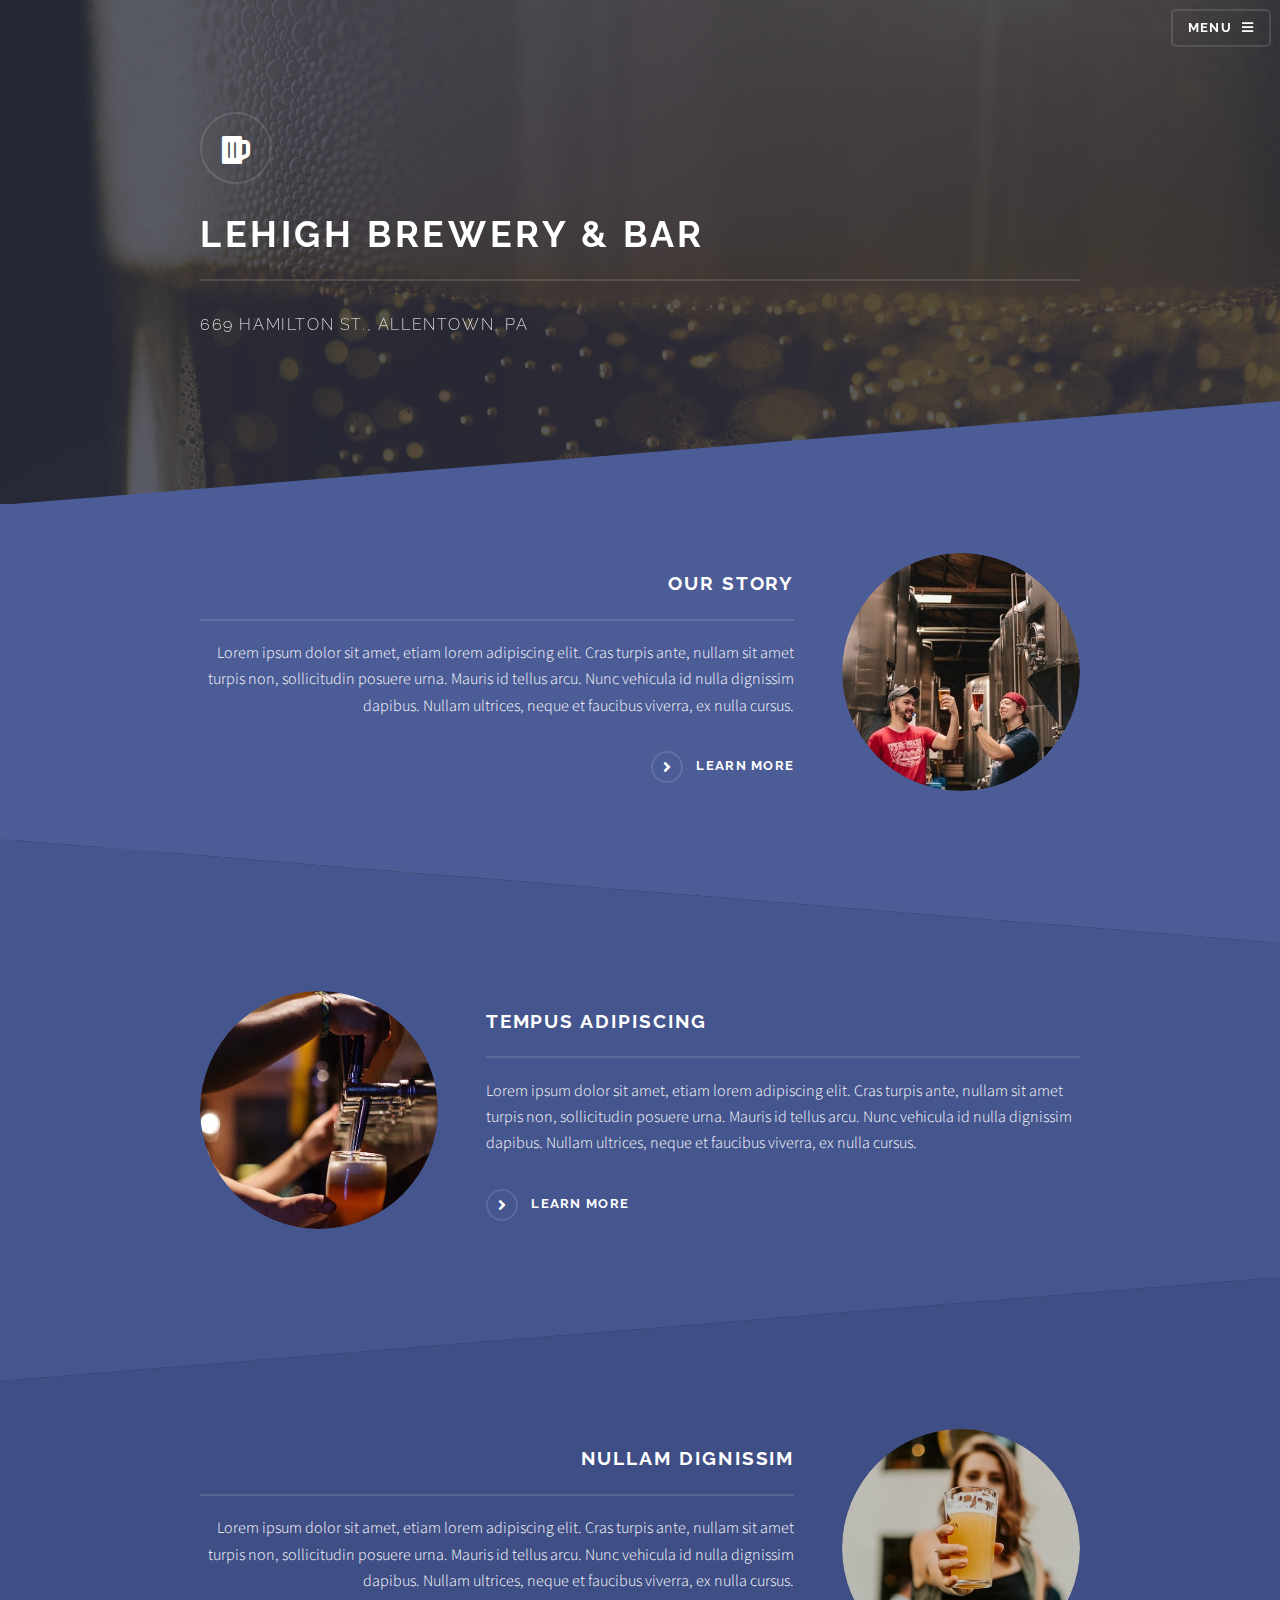
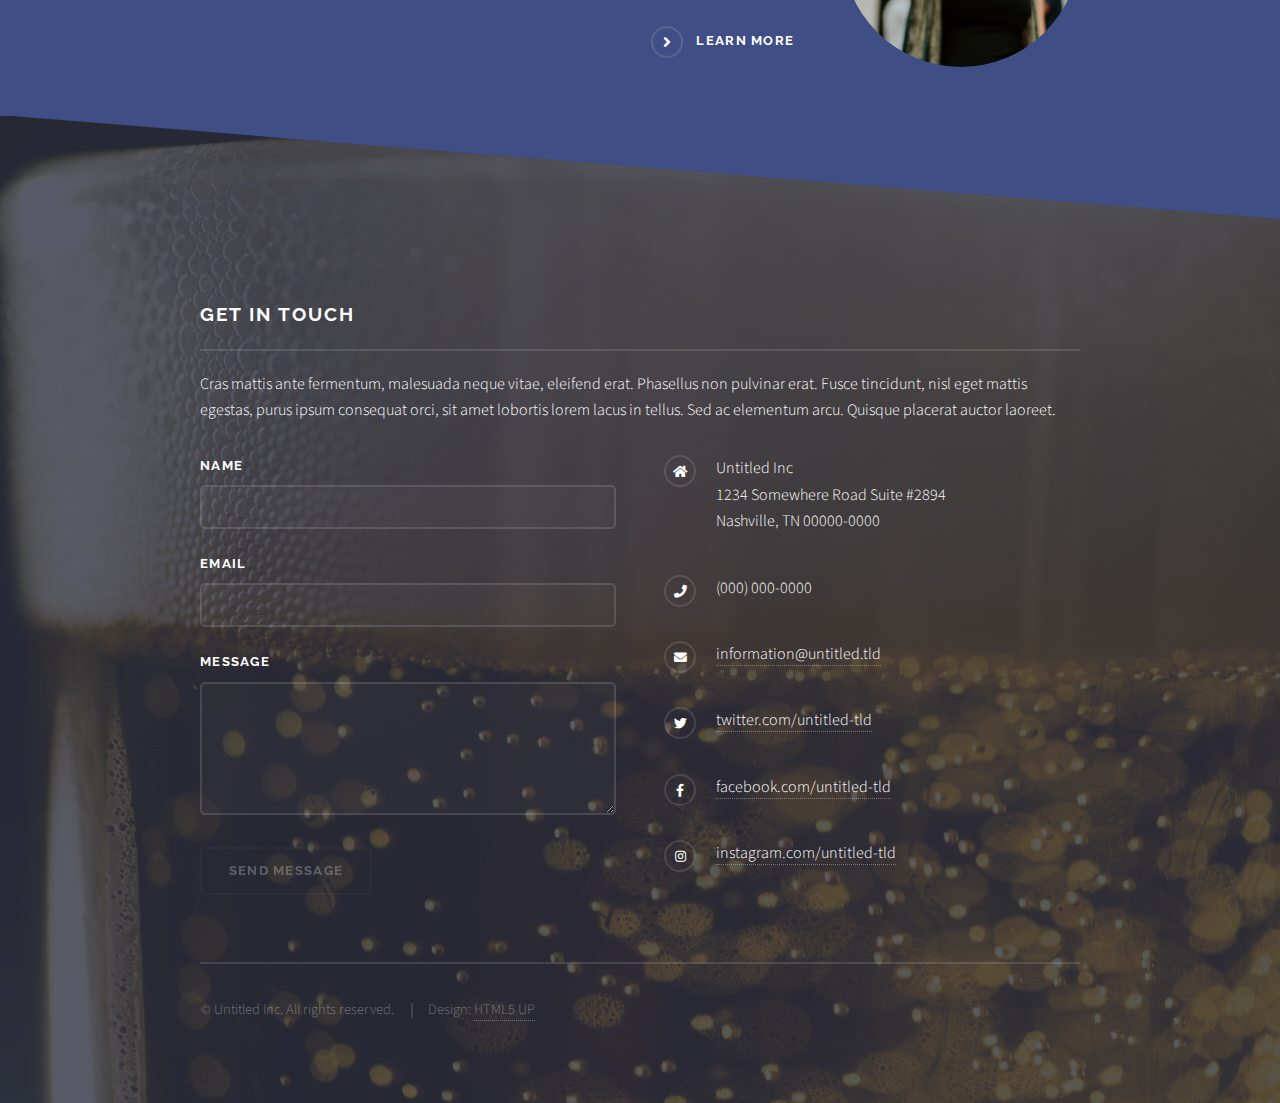
==== commit 71fcf417: "Add pictures. Remove unused section." ====
--- a/index.html
+++ b/index.html
@@ -1,183 +1,239 @@
-<!DOCTYPE HTML>
+<!DOCTYPE html>
 <!--
 	Solid State by HTML5 UP
 	html5up.net | @ajlkn
 	Free for personal and commercial use under the CCA 3.0 license (html5up.net/license)
 -->
 <html>
-	<head>
-		<title>Solid State by HTML5 UP</title>
-		<meta charset="utf-8" />
-		<meta name="viewport" content="width=device-width, initial-scale=1, user-scalable=no" />
-		<link rel="stylesheet" href="assets/css/main.css" />
-		<noscript><link rel="stylesheet" href="assets/css/noscript.css" /></noscript>
-	</head>
-	<body class="is-preload">
-
-		<!-- Page Wrapper -->
-			<div id="page-wrapper">
-
-				<!-- Header -->
-					<header id="header" class="alt">
-						<h1><a href="index.html">Solid State</a></h1>
-						<nav>
-							<a href="#menu">Menu</a>
-						</nav>
-					</header>
-
-				<!-- Menu -->
-					<nav id="menu">
-						<div class="inner">
-							<h2>Menu</h2>
-							<ul class="links">
-								<li><a href="index.html">Home</a></li>
-								<li><a href="generic.html">Generic</a></li>
-								<li><a href="elements.html">Elements</a></li>
-								<li><a href="#">Log In</a></li>
-								<li><a href="#">Sign Up</a></li>
-							</ul>
-							<a href="#" class="close">Close</a>
-						</div>
-					</nav>
-
-				<!-- Banner -->
-					<section id="banner">
-						<div class="inner">
-							<div class="logo"><span class="icon fa-gem"></span></div>
-							<h2>This is Solid State</h2>
-							<p>Another free + fully responsive site template by <a href="http://html5up.net">HTML5 UP</a></p>
-						</div>
-					</section>
-
-				<!-- Wrapper -->
-					<section id="wrapper">
-
-						<!-- One -->
-							<section id="one" class="wrapper spotlight style1">
-								<div class="inner">
-									<a href="#" class="image"><img src="images/pic01.jpg" alt="" /></a>
-									<div class="content">
-										<h2 class="major">Magna arcu feugiat</h2>
-										<p>Lorem ipsum dolor sit amet, etiam lorem adipiscing elit. Cras turpis ante, nullam sit amet turpis non, sollicitudin posuere urna. Mauris id tellus arcu. Nunc vehicula id nulla dignissim dapibus. Nullam ultrices, neque et faucibus viverra, ex nulla cursus.</p>
-										<a href="#" class="special">Learn more</a>
-									</div>
-								</div>
-							</section>
-
-						<!-- Two -->
-							<section id="two" class="wrapper alt spotlight style2">
-								<div class="inner">
-									<a href="#" class="image"><img src="images/pic02.jpg" alt="" /></a>
-									<div class="content">
-										<h2 class="major">Tempus adipiscing</h2>
-										<p>Lorem ipsum dolor sit amet, etiam lorem adipiscing elit. Cras turpis ante, nullam sit amet turpis non, sollicitudin posuere urna. Mauris id tellus arcu. Nunc vehicula id nulla dignissim dapibus. Nullam ultrices, neque et faucibus viverra, ex nulla cursus.</p>
-										<a href="#" class="special">Learn more</a>
-									</div>
-								</div>
-							</section>
-
-						<!-- Three -->
-							<section id="three" class="wrapper spotlight style3">
-								<div class="inner">
-									<a href="#" class="image"><img src="images/pic03.jpg" alt="" /></a>
-									<div class="content">
-										<h2 class="major">Nullam dignissim</h2>
-										<p>Lorem ipsum dolor sit amet, etiam lorem adipiscing elit. Cras turpis ante, nullam sit amet turpis non, sollicitudin posuere urna. Mauris id tellus arcu. Nunc vehicula id nulla dignissim dapibus. Nullam ultrices, neque et faucibus viverra, ex nulla cursus.</p>
-										<a href="#" class="special">Learn more</a>
-									</div>
-								</div>
-							</section>
-
-						<!-- Four -->
-							<section id="four" class="wrapper alt style1">
-								<div class="inner">
-									<h2 class="major">Vitae phasellus</h2>
-									<p>Cras mattis ante fermentum, malesuada neque vitae, eleifend erat. Phasellus non pulvinar erat. Fusce tincidunt, nisl eget mattis egestas, purus ipsum consequat orci, sit amet lobortis lorem lacus in tellus. Sed ac elementum arcu. Quisque placerat auctor laoreet.</p>
-									<section class="features">
-										<article>
-											<a href="#" class="image"><img src="images/pic04.jpg" alt="" /></a>
-											<h3 class="major">Sed feugiat lorem</h3>
-											<p>Lorem ipsum dolor sit amet, consectetur adipiscing vehicula id nulla dignissim dapibus ultrices.</p>
-											<a href="#" class="special">Learn more</a>
-										</article>
-										<article>
-											<a href="#" class="image"><img src="images/pic05.jpg" alt="" /></a>
-											<h3 class="major">Nisl placerat</h3>
-											<p>Lorem ipsum dolor sit amet, consectetur adipiscing vehicula id nulla dignissim dapibus ultrices.</p>
-											<a href="#" class="special">Learn more</a>
-										</article>
-										<article>
-											<a href="#" class="image"><img src="images/pic06.jpg" alt="" /></a>
-											<h3 class="major">Ante fermentum</h3>
-											<p>Lorem ipsum dolor sit amet, consectetur adipiscing vehicula id nulla dignissim dapibus ultrices.</p>
-											<a href="#" class="special">Learn more</a>
-										</article>
-										<article>
-											<a href="#" class="image"><img src="images/pic07.jpg" alt="" /></a>
-											<h3 class="major">Fusce consequat</h3>
-											<p>Lorem ipsum dolor sit amet, consectetur adipiscing vehicula id nulla dignissim dapibus ultrices.</p>
-											<a href="#" class="special">Learn more</a>
-										</article>
-									</section>
-									<ul class="actions">
-										<li><a href="#" class="button">Browse All</a></li>
-									</ul>
-								</div>
-							</section>
-
-					</section>
-
-				<!-- Footer -->
-					<section id="footer">
-						<div class="inner">
-							<h2 class="major">Get in touch</h2>
-							<p>Cras mattis ante fermentum, malesuada neque vitae, eleifend erat. Phasellus non pulvinar erat. Fusce tincidunt, nisl eget mattis egestas, purus ipsum consequat orci, sit amet lobortis lorem lacus in tellus. Sed ac elementum arcu. Quisque placerat auctor laoreet.</p>
-							<form method="post" action="#">
-								<div class="fields">
-									<div class="field">
-										<label for="name">Name</label>
-										<input type="text" name="name" id="name" />
-									</div>
-									<div class="field">
-										<label for="email">Email</label>
-										<input type="email" name="email" id="email" />
-									</div>
-									<div class="field">
-										<label for="message">Message</label>
-										<textarea name="message" id="message" rows="4"></textarea>
-									</div>
-								</div>
-								<ul class="actions">
-									<li><input type="submit" value="Send Message" /></li>
-								</ul>
-							</form>
-							<ul class="contact">
-								<li class="icon solid fa-home">
-									Untitled Inc<br />
-									1234 Somewhere Road Suite #2894<br />
-									Nashville, TN 00000-0000
-								</li>
-								<li class="icon solid fa-phone">(000) 000-0000</li>
-								<li class="icon solid fa-envelope"><a href="#">information@untitled.tld</a></li>
-								<li class="icon brands fa-twitter"><a href="#">twitter.com/untitled-tld</a></li>
-								<li class="icon brands fa-facebook-f"><a href="#">facebook.com/untitled-tld</a></li>
-								<li class="icon brands fa-instagram"><a href="#">instagram.com/untitled-tld</a></li>
-							</ul>
-							<ul class="copyright">
-								<li>&copy; Untitled Inc. All rights reserved.</li><li>Design: <a href="http://html5up.net">HTML5 UP</a></li>
-							</ul>
-						</div>
-					</section>
-
-			</div>
-
-		<!-- Scripts -->
-			<script src="assets/js/jquery.min.js"></script>
-			<script src="assets/js/jquery.scrollex.min.js"></script>
-			<script src="assets/js/browser.min.js"></script>
-			<script src="assets/js/breakpoints.min.js"></script>
-			<script src="assets/js/util.js"></script>
-			<script src="assets/js/main.js"></script>
-
-	</body>
-</html>+  <head>
+    <title>Lehigh Brewery & Bar | Allentown, PA</title>
+    <meta charset="utf-8" />
+    <meta
+      name="viewport"
+      content="width=device-width, initial-scale=1, user-scalable=no"
+    />
+    <link rel="stylesheet" href="assets/css/main.css" />
+    <noscript
+      ><link rel="stylesheet" href="assets/css/noscript.css"
+    /></noscript>
+  </head>
+  <body class="is-preload">
+    <!-- Page Wrapper -->
+    <div id="page-wrapper">
+      <!-- Header -->
+      <header id="header" class="alt">
+        <h1><a href="index.html">Solid State</a></h1>
+        <nav>
+          <a href="#menu">Menu</a>
+        </nav>
+      </header>
+
+      <!-- Menu -->
+      <nav id="menu">
+        <div class="inner">
+          <h2>Menu</h2>
+          <ul class="links">
+            <li><a href="index.html">Home</a></li>
+            <li><a href="generic.html">Generic</a></li>
+            <li><a href="elements.html">Elements</a></li>
+            <li><a href="#">Log In</a></li>
+            <li><a href="#">Sign Up</a></li>
+          </ul>
+          <a href="#" class="close">Close</a>
+        </div>
+      </nav>
+
+      <!-- Banner -->
+      <section id="banner">
+        <div class="inner">
+          <div class="logo"><i class="icon solid fa-beer"></i></div>
+          <h2>Lehigh Brewery & Bar</h2>
+          <p>669 Hamilton St., Allentown, PA</p>
+        </div>
+      </section>
+
+      <!-- Wrapper -->
+      <section id="wrapper">
+        <!-- One -->
+        <section id="one" class="wrapper spotlight style1">
+          <div class="inner">
+            <a href="#" class="image"><img src="images/pic01.jpg" alt="" /></a>
+            <div class="content">
+              <h2 class="major">Our Story</h2>
+              <p>
+                Lorem ipsum dolor sit amet, etiam lorem adipiscing elit. Cras
+                turpis ante, nullam sit amet turpis non, sollicitudin posuere
+                urna. Mauris id tellus arcu. Nunc vehicula id nulla dignissim
+                dapibus. Nullam ultrices, neque et faucibus viverra, ex nulla
+                cursus.
+              </p>
+              <a href="#" class="special">Learn more</a>
+            </div>
+          </div>
+        </section>
+
+        <!-- Two -->
+        <section id="two" class="wrapper alt spotlight style2">
+          <div class="inner">
+            <a href="#" class="image"><img src="images/pic02.jpg" alt="" /></a>
+            <div class="content">
+              <h2 class="major">Tempus adipiscing</h2>
+              <p>
+                Lorem ipsum dolor sit amet, etiam lorem adipiscing elit. Cras
+                turpis ante, nullam sit amet turpis non, sollicitudin posuere
+                urna. Mauris id tellus arcu. Nunc vehicula id nulla dignissim
+                dapibus. Nullam ultrices, neque et faucibus viverra, ex nulla
+                cursus.
+              </p>
+              <a href="#" class="special">Learn more</a>
+            </div>
+          </div>
+        </section>
+
+        <!-- Three -->
+        <section id="three" class="wrapper spotlight style3">
+          <div class="inner">
+            <a href="#" class="image"><img src="images/pic03.jpg" alt="" /></a>
+            <div class="content">
+              <h2 class="major">Nullam dignissim</h2>
+              <p>
+                Lorem ipsum dolor sit amet, etiam lorem adipiscing elit. Cras
+                turpis ante, nullam sit amet turpis non, sollicitudin posuere
+                urna. Mauris id tellus arcu. Nunc vehicula id nulla dignissim
+                dapibus. Nullam ultrices, neque et faucibus viverra, ex nulla
+                cursus.
+              </p>
+              <a href="#" class="special">Learn more</a>
+            </div>
+          </div>
+        </section>
+
+        <!-- Four -->
+        <!-- <section id="four" class="wrapper alt style1">
+          <div class="inner">
+            <h2 class="major">Vitae phasellus</h2>
+            <p>
+              Cras mattis ante fermentum, malesuada neque vitae, eleifend erat.
+              Phasellus non pulvinar erat. Fusce tincidunt, nisl eget mattis
+              egestas, purus ipsum consequat orci, sit amet lobortis lorem lacus
+              in tellus. Sed ac elementum arcu. Quisque placerat auctor laoreet.
+            </p>
+            <section class="features">
+              <article>
+                <a href="#" class="image"
+                  ><img src="images/pic04.jpg" alt=""
+                /></a>
+                <h3 class="major">Sed feugiat lorem</h3>
+                <p>
+                  Lorem ipsum dolor sit amet, consectetur adipiscing vehicula id
+                  nulla dignissim dapibus ultrices.
+                </p>
+                <a href="#" class="special">Learn more</a>
+              </article>
+              <article>
+                <a href="#" class="image"
+                  ><img src="images/pic05.jpg" alt=""
+                /></a>
+                <h3 class="major">Nisl placerat</h3>
+                <p>
+                  Lorem ipsum dolor sit amet, consectetur adipiscing vehicula id
+                  nulla dignissim dapibus ultrices.
+                </p>
+                <a href="#" class="special">Learn more</a>
+              </article>
+              <article>
+                <a href="#" class="image"
+                  ><img src="images/pic06.jpg" alt=""
+                /></a>
+                <h3 class="major">Ante fermentum</h3>
+                <p>
+                  Lorem ipsum dolor sit amet, consectetur adipiscing vehicula id
+                  nulla dignissim dapibus ultrices.
+                </p>
+                <a href="#" class="special">Learn more</a>
+              </article>
+              <article>
+                <a href="#" class="image"
+                  ><img src="images/pic07.jpg" alt=""
+                /></a>
+                <h3 class="major">Fusce consequat</h3>
+                <p>
+                  Lorem ipsum dolor sit amet, consectetur adipiscing vehicula id
+                  nulla dignissim dapibus ultrices.
+                </p>
+                <a href="#" class="special">Learn more</a>
+              </article>
+            </section>
+            <ul class="actions">
+              <li><a href="#" class="button">Browse All</a></li>
+            </ul>
+          </div>
+        </section>
+      </section> -->
+
+      <!-- Footer -->
+      <section id="footer">
+        <div class="inner">
+          <h2 class="major">Get in touch</h2>
+          <p>
+            Cras mattis ante fermentum, malesuada neque vitae, eleifend erat.
+            Phasellus non pulvinar erat. Fusce tincidunt, nisl eget mattis
+            egestas, purus ipsum consequat orci, sit amet lobortis lorem lacus
+            in tellus. Sed ac elementum arcu. Quisque placerat auctor laoreet.
+          </p>
+          <form method="post" action="#">
+            <div class="fields">
+              <div class="field">
+                <label for="name">Name</label>
+                <input type="text" name="name" id="name" />
+              </div>
+              <div class="field">
+                <label for="email">Email</label>
+                <input type="email" name="email" id="email" />
+              </div>
+              <div class="field">
+                <label for="message">Message</label>
+                <textarea name="message" id="message" rows="4"></textarea>
+              </div>
+            </div>
+            <ul class="actions">
+              <li><input type="submit" value="Send Message" class="disabled" disabled/></li>
+            </ul>
+          </form>
+          <ul class="contact">
+            <li class="icon solid fa-home">
+              Untitled Inc<br />
+              1234 Somewhere Road Suite #2894<br />
+              Nashville, TN 00000-0000
+            </li>
+            <li class="icon solid fa-phone">(000) 000-0000</li>
+            <li class="icon solid fa-envelope">
+              <a href="#">information@untitled.tld</a>
+            </li>
+            <li class="icon brands fa-twitter">
+              <a href="#">twitter.com/untitled-tld</a>
+            </li>
+            <li class="icon brands fa-facebook-f">
+              <a href="#">facebook.com/untitled-tld</a>
+            </li>
+            <li class="icon brands fa-instagram">
+              <a href="#">instagram.com/untitled-tld</a>
+            </li>
+          </ul>
+          <ul class="copyright">
+            <li>&copy; Untitled Inc. All rights reserved.</li>
+            <li>Design: <a href="http://html5up.net">HTML5 UP</a></li>
+          </ul>
+        </div>
+      </section>
+    </div>
+
+    <!-- Scripts -->
+    <script src="assets/js/jquery.min.js"></script>
+    <script src="assets/js/jquery.scrollex.min.js"></script>
+    <script src="assets/js/browser.min.js"></script>
+    <script src="assets/js/breakpoints.min.js"></script>
+    <script src="assets/js/util.js"></script>
+    <script src="assets/js/main.js"></script>
+  </body>
+</html>
--- a/assets/css/main.css
+++ b/assets/css/main.css
@@ -1,4156 +1,4247 @@
 @import url(fontawesome-all.min.css);
 @import url("https://fonts.googleapis.com/css?family=Raleway:200,700|Source+Sans+Pro:300,600,300italic,600italic");
 
-/*
-	Solid State by HTML5 UP
-	html5up.net | @ajlkn
-	Free for personal and commercial use under the CCA 3.0 license (html5up.net/license)
+/*
+	Solid State by HTML5 UP
+	html5up.net | @ajlkn
+	Free for personal and commercial use under the CCA 3.0 license (html5up.net/license)
 */
 
-html, body, div, span, applet, object,
-iframe, h1, h2, h3, h4, h5, h6, p, blockquote,
-pre, a, abbr, acronym, address, big, cite,
-code, del, dfn, em, img, ins, kbd, q, s, samp,
-small, strike, strong, sub, sup, tt, var, b,
-u, i, center, dl, dt, dd, ol, ul, li, fieldset,
-form, label, legend, table, caption, tbody,
-tfoot, thead, tr, th, td, article, aside,
-canvas, details, embed, figure, figcaption,
-footer, header, hgroup, menu, nav, output, ruby,
-section, summary, time, mark, audio, video {
-	margin: 0;
-	padding: 0;
-	border: 0;
-	font-size: 100%;
-	font: inherit;
-	vertical-align: baseline;}
-
-article, aside, details, figcaption, figure,
-footer, header, hgroup, menu, nav, section {
-	display: block;}
+html,
+body,
+div,
+span,
+applet,
+object,
+iframe,
+h1,
+h2,
+h3,
+h4,
+h5,
+h6,
+p,
+blockquote,
+pre,
+a,
+abbr,
+acronym,
+address,
+big,
+cite,
+code,
+del,
+dfn,
+em,
+img,
+ins,
+kbd,
+q,
+s,
+samp,
+small,
+strike,
+strong,
+sub,
+sup,
+tt,
+var,
+b,
+u,
+i,
+center,
+dl,
+dt,
+dd,
+ol,
+ul,
+li,
+fieldset,
+form,
+label,
+legend,
+table,
+caption,
+tbody,
+tfoot,
+thead,
+tr,
+th,
+td,
+article,
+aside,
+canvas,
+details,
+embed,
+figure,
+figcaption,
+footer,
+header,
+hgroup,
+menu,
+nav,
+output,
+ruby,
+section,
+summary,
+time,
+mark,
+audio,
+video {
+  margin: 0;
+  padding: 0;
+  border: 0;
+  font-size: 100%;
+  font: inherit;
+  vertical-align: baseline;
+}
+
+article,
+aside,
+details,
+figcaption,
+figure,
+footer,
+header,
+hgroup,
+menu,
+nav,
+section {
+  display: block;
+}
 
 body {
-	line-height: 1;
-}
-
-ol, ul {
-	list-style: none;
-}
-
-blockquote, q {
-	quotes: none;
-}
-
-	blockquote:before, blockquote:after, q:before, q:after {
-		content: '';
-		content: none;
-	}
+  line-height: 1;
+}
+
+ol,
+ul {
+  list-style: none;
+}
+
+blockquote,
+q {
+  quotes: none;
+}
+
+blockquote:before,
+blockquote:after,
+q:before,
+q:after {
+  content: "";
+  content: none;
+}
 
 table {
-	border-collapse: collapse;
-	border-spacing: 0;
+  border-collapse: collapse;
+  border-spacing: 0;
 }
 
 body {
-	-webkit-text-size-adjust: none;
+  -webkit-text-size-adjust: none;
 }
 
 mark {
-	background-color: transparent;
-	color: inherit;
+  background-color: transparent;
+  color: inherit;
 }
 
 input::-moz-focus-inner {
-	border: 0;
-	padding: 0;
-}
-
-input, select, textarea {
-	-moz-appearance: none;
-	-webkit-appearance: none;
-	-ms-appearance: none;
-	appearance: none;
+  border: 0;
+  padding: 0;
+}
+
+input,
+select,
+textarea {
+  -moz-appearance: none;
+  -webkit-appearance: none;
+  -ms-appearance: none;
+  appearance: none;
 }
 
 /* Basic */
 
-	@-ms-viewport {
-		width: device-width;
-	}
-
-	body {
-		-ms-overflow-style: scrollbar;
-	}
-
-	@media screen and (max-width: 480px) {
-
-		html, body {
-			min-width: 320px;
-		}
-
-	}
-
-	html {
-		box-sizing: border-box;
-	}
-
-	*, *:before, *:after {
-		box-sizing: inherit;
-	}
-
-	body {
-		background-color: #2e3141;
-		background-image: linear-gradient(to top, rgba(46, 49, 65, 0.8), rgba(46, 49, 65, 0.8)), url("../../images/bg.jpg");
-		background-size: auto,- cover;
-		background-attachment: fixed,- fixed;
-		background-position: center,- center;
-	}
-
-		body.is-preload *, body.is-preload *:before, body.is-preload *:after {
-			-moz-animation: none !important;
-			-webkit-animation: none !important;
-			-ms-animation: none !important;
-			animation: none !important;
-			-moz-transition: none !important;
-			-webkit-transition: none !important;
-			-ms-transition: none !important;
-			transition: none !important;
-		}
+@-ms-viewport {
+  width: device-width;
+}
+
+body {
+  -ms-overflow-style: scrollbar;
+}
+
+@media screen and (max-width: 480px) {
+  html,
+  body {
+    min-width: 320px;
+  }
+}
+
+html {
+  box-sizing: border-box;
+}
+
+*,
+*:before,
+*:after {
+  box-sizing: inherit;
+}
+
+body {
+  background-color: #2e3141;
+  background-image: linear-gradient(
+      to top,
+      rgba(46, 49, 65, 0.8),
+      rgba(46, 49, 65, 0.8)
+    ),
+    url("../../images/bg.jpg");
+  background-size: auto, cover;
+  background-attachment: fixed, fixed;
+  background-position: center, center;
+}
+
+body.is-preload *,
+body.is-preload *:before,
+body.is-preload *:after {
+  -moz-animation: none !important;
+  -webkit-animation: none !important;
+  -ms-animation: none !important;
+  animation: none !important;
+  -moz-transition: none !important;
+  -webkit-transition: none !important;
+  -ms-transition: none !important;
+  transition: none !important;
+}
 
 /* Type */
 
-	body, input, select, textarea {
-		color: #ffffff;
-		font-family: "Source Sans Pro", Helvetica, sans-serif;
-		font-size: 16.5pt;
-		font-weight: 300;
-		line-height: 1.65;
-	}
-
-		@media screen and (max-width: 1680px) {
-
-			body, input, select, textarea {
-				font-size: 13pt;
-			}
-
-		}
-
-		@media screen and (max-width: 1280px) {
-
-			body, input, select, textarea {
-				font-size: 12pt;
-			}
-
-		}
-
-		@media screen and (max-width: 980px) {
-
-			body, input, select, textarea {
-				font-size: 12pt;
-			}
-
-		}
-
-		@media screen and (max-width: 736px) {
-
-			body, input, select, textarea {
-				font-size: 12pt;
-			}
-
-		}
-
-		@media screen and (max-width: 480px) {
-
-			body, input, select, textarea {
-				font-size: 12pt;
-			}
-
-		}
-
-	a {
-		-moz-transition: color 0.2s ease-in-out, border-bottom-color 0.2s ease-in-out;
-		-webkit-transition: color 0.2s ease-in-out, border-bottom-color 0.2s ease-in-out;
-		-ms-transition: color 0.2s ease-in-out, border-bottom-color 0.2s ease-in-out;
-		transition: color 0.2s ease-in-out, border-bottom-color 0.2s ease-in-out;
-		border-bottom: dotted 1px rgba(255, 255, 255, 0.35);
-		color: #ffffff;
-		text-decoration: none;
-	}
-
-		a:hover {
-			border-bottom-color: transparent;
-			color: #ffffff !important;
-		}
-
-		a.special:not(.button) {
-			text-decoration: none;
-			border-bottom: 0;
-			display: block;
-			font-family: Raleway, Helvetica, sans-serif;
-			font-size: 0.8em;
-			font-weight: 700;
-			letter-spacing: 0.1em;
-			margin: 0 0 2em 0;
-			text-transform: uppercase;
-		}
-
-			a.special:not(.button):before {
-				-moz-osx-font-smoothing: grayscale;
-				-webkit-font-smoothing: antialiased;
-				display: inline-block;
-				font-style: normal;
-				font-variant: normal;
-				text-rendering: auto;
-				line-height: 1;
-				text-transform: none !important;
-				font-family: 'Font Awesome 5 Free';
-				font-weight: 900;
-			}
-
-			a.special:not(.button):before {
-				-moz-transition: background-color 0.2s ease-in-out;
-				-webkit-transition: background-color 0.2s ease-in-out;
-				-ms-transition: background-color 0.2s ease-in-out;
-				transition: background-color 0.2s ease-in-out;
-				border-radius: 100%;
-				border: solid 2px rgba(255, 255, 255, 0.125);
-				content: '\f105';
-				display: inline-block;
-				font-size: 1.25em;
-				height: 2em;
-				line-height: 1.75em;
-				margin-right: 0.85em;
-				text-align: center;
-				text-indent: 0.15em;
-				vertical-align: middle;
-				width: 2em;
-			}
-
-			a.special:not(.button):hover:before {
-				background-color: rgba(255, 255, 255, 0.025);
-			}
-
-			a.special:not(.button):active:before {
-				background-color: rgba(255, 255, 255, 0.075);
-			}
-
-	strong, b {
-		color: #ffffff;
-		font-weight: 600;
-	}
-
-	em, i {
-		font-style: italic;
-	}
-
-	p {
-		margin: 0 0 2em 0;
-	}
-
-	h1, h2, h3, h4, h5, h6 {
-		color: #ffffff;
-		font-family: Raleway, Helvetica, sans-serif;
-		font-weight: 700;
-		letter-spacing: 0.1em;
-		margin: 0 0 1em 0;
-		text-transform: uppercase;
-	}
-
-		h1 a, h2 a, h3 a, h4 a, h5 a, h6 a {
-			color: inherit;
-			text-decoration: none;
-			border-bottom: 0;
-		}
-
-		h1 span, h2 span, h3 span, h4 span, h5 span, h6 span {
-			font-weight: 200;
-		}
-
-		h1.major, h2.major, h3.major, h4.major, h5.major, h6.major {
-			padding-bottom: 1em;
-			border-bottom: solid 2px rgba(255, 255, 255, 0.125);
-		}
-
-	h2 {
-		font-size: 1.2em;
-	}
-
-	h3 {
-		font-size: 0.9em;
-	}
-
-	h4 {
-		font-size: 0.7em;
-	}
-
-	h5 {
-		font-size: 0.7em;
-	}
-
-	h6 {
-		font-size: 0.7em;
-	}
-
-	@media screen and (max-width: 736px) {
-
-		h2 {
-			font-size: 1em;
-		}
-
-		h3 {
-			font-size: 0.8em;
-		}
-
-	}
-
-	sub {
-		font-size: 0.8em;
-		position: relative;
-		top: 0.5em;
-	}
-
-	sup {
-		font-size: 0.8em;
-		position: relative;
-		top: -0.5em;
-	}
-
-	blockquote {
-		border-left: solid 4px rgba(255, 255, 255, 0.125);
-		font-style: italic;
-		margin: 0 0 2em 0;
-		padding: 0.5em 0 0.5em 2em;
-	}
-
-	code {
-		background: rgba(255, 255, 255, 0.025);
-		border-radius: 5px;
-		border: solid 2px rgba(255, 255, 255, 0.125);
-		font-family: "Courier New", monospace;
-		font-size: 0.9em;
-		margin: 0 0.25em;
-		padding: 0.25em 0.65em;
-	}
-
-	pre {
-		-webkit-overflow-scrolling: touch;
-		font-family: "Courier New", monospace;
-		font-size: 0.9em;
-		margin: 0 0 2em 0;
-	}
-
-		pre code {
-			display: block;
-			line-height: 1.75em;
-			padding: 1em 1.5em;
-			overflow-x: auto;
-		}
-
-	hr {
-		border: 0;
-		border-bottom: solid 2px rgba(255, 255, 255, 0.125);
-		margin: 2.5em 0;
-	}
-
-		hr.major {
-			margin: 4em 0;
-		}
-
-	.align-left {
-		text-align: left;
-	}
-
-	.align-center {
-		text-align: center;
-	}
-
-	.align-right {
-		text-align: right;
-	}
+body,
+input,
+select,
+textarea {
+  color: #ffffff;
+  font-family: "Source Sans Pro", Helvetica, sans-serif;
+  font-size: 16.5pt;
+  font-weight: 300;
+  line-height: 1.65;
+}
+
+@media screen and (max-width: 1680px) {
+  body,
+  input,
+  select,
+  textarea {
+    font-size: 13pt;
+  }
+}
+
+@media screen and (max-width: 1280px) {
+  body,
+  input,
+  select,
+  textarea {
+    font-size: 12pt;
+  }
+}
+
+@media screen and (max-width: 980px) {
+  body,
+  input,
+  select,
+  textarea {
+    font-size: 12pt;
+  }
+}
+
+@media screen and (max-width: 736px) {
+  body,
+  input,
+  select,
+  textarea {
+    font-size: 12pt;
+  }
+}
+
+@media screen and (max-width: 480px) {
+  body,
+  input,
+  select,
+  textarea {
+    font-size: 12pt;
+  }
+}
+
+a {
+  -moz-transition: color 0.2s ease-in-out, border-bottom-color 0.2s ease-in-out;
+  -webkit-transition: color 0.2s ease-in-out,
+    border-bottom-color 0.2s ease-in-out;
+  -ms-transition: color 0.2s ease-in-out, border-bottom-color 0.2s ease-in-out;
+  transition: color 0.2s ease-in-out, border-bottom-color 0.2s ease-in-out;
+  border-bottom: dotted 1px rgba(255, 255, 255, 0.35);
+  color: #ffffff;
+  text-decoration: none;
+}
+
+a:hover {
+  border-bottom-color: transparent;
+  color: #ffffff !important;
+}
+
+a.special:not(.button) {
+  text-decoration: none;
+  border-bottom: 0;
+  display: block;
+  font-family: Raleway, Helvetica, sans-serif;
+  font-size: 0.8em;
+  font-weight: 700;
+  letter-spacing: 0.1em;
+  margin: 0 0 2em 0;
+  text-transform: uppercase;
+}
+
+a.special:not(.button):before {
+  -moz-osx-font-smoothing: grayscale;
+  -webkit-font-smoothing: antialiased;
+  display: inline-block;
+  font-style: normal;
+  font-variant: normal;
+  text-rendering: auto;
+  line-height: 1;
+  text-transform: none !important;
+  font-family: "Font Awesome 5 Free";
+  font-weight: 900;
+}
+
+a.special:not(.button):before {
+  -moz-transition: background-color 0.2s ease-in-out;
+  -webkit-transition: background-color 0.2s ease-in-out;
+  -ms-transition: background-color 0.2s ease-in-out;
+  transition: background-color 0.2s ease-in-out;
+  border-radius: 100%;
+  border: solid 2px rgba(255, 255, 255, 0.125);
+  content: "\f105";
+  display: inline-block;
+  font-size: 1.25em;
+  height: 2em;
+  line-height: 1.75em;
+  margin-right: 0.85em;
+  text-align: center;
+  text-indent: 0.15em;
+  vertical-align: middle;
+  width: 2em;
+}
+
+a.special:not(.button):hover:before {
+  background-color: rgba(255, 255, 255, 0.025);
+}
+
+a.special:not(.button):active:before {
+  background-color: rgba(255, 255, 255, 0.075);
+}
+
+strong,
+b {
+  color: #ffffff;
+  font-weight: 600;
+}
+
+em,
+i {
+  font-style: italic;
+}
+
+p {
+  margin: 0 0 2em 0;
+}
+
+h1,
+h2,
+h3,
+h4,
+h5,
+h6 {
+  color: #ffffff;
+  font-family: Raleway, Helvetica, sans-serif;
+  font-weight: 700;
+  letter-spacing: 0.1em;
+  margin: 0 0 1em 0;
+  text-transform: uppercase;
+}
+
+h1 a,
+h2 a,
+h3 a,
+h4 a,
+h5 a,
+h6 a {
+  color: inherit;
+  text-decoration: none;
+  border-bottom: 0;
+}
+
+h1 span,
+h2 span,
+h3 span,
+h4 span,
+h5 span,
+h6 span {
+  font-weight: 200;
+}
+
+h1.major,
+h2.major,
+h3.major,
+h4.major,
+h5.major,
+h6.major {
+  padding-bottom: 1em;
+  border-bottom: solid 2px rgba(255, 255, 255, 0.125);
+}
+
+h2 {
+  font-size: 1.2em;
+}
+
+h3 {
+  font-size: 0.9em;
+}
+
+h4 {
+  font-size: 0.7em;
+}
+
+h5 {
+  font-size: 0.7em;
+}
+
+h6 {
+  font-size: 0.7em;
+}
+
+@media screen and (max-width: 736px) {
+  h2 {
+    font-size: 1em;
+  }
+
+  h3 {
+    font-size: 0.8em;
+  }
+}
+
+sub {
+  font-size: 0.8em;
+  position: relative;
+  top: 0.5em;
+}
+
+sup {
+  font-size: 0.8em;
+  position: relative;
+  top: -0.5em;
+}
+
+blockquote {
+  border-left: solid 4px rgba(255, 255, 255, 0.125);
+  font-style: italic;
+  margin: 0 0 2em 0;
+  padding: 0.5em 0 0.5em 2em;
+}
+
+code {
+  background: rgba(255, 255, 255, 0.025);
+  border-radius: 5px;
+  border: solid 2px rgba(255, 255, 255, 0.125);
+  font-family: "Courier New", monospace;
+  font-size: 0.9em;
+  margin: 0 0.25em;
+  padding: 0.25em 0.65em;
+}
+
+pre {
+  -webkit-overflow-scrolling: touch;
+  font-family: "Courier New", monospace;
+  font-size: 0.9em;
+  margin: 0 0 2em 0;
+}
+
+pre code {
+  display: block;
+  line-height: 1.75em;
+  padding: 1em 1.5em;
+  overflow-x: auto;
+}
+
+hr {
+  border: 0;
+  border-bottom: solid 2px rgba(255, 255, 255, 0.125);
+  margin: 2.5em 0;
+}
+
+hr.major {
+  margin: 4em 0;
+}
+
+.align-left {
+  text-align: left;
+}
+
+.align-center {
+  text-align: center;
+}
+
+.align-right {
+  text-align: right;
+}
 
 /* Row */
 
-	.row {
-		display: flex;
-		flex-wrap: wrap;
-		box-sizing: border-box;
-		align-items: stretch;
-	}
-
-		.row > * {
-			box-sizing: border-box;
-		}
-
-		.row.gtr-uniform > * > :last-child {
-			margin-bottom: 0;
-		}
-
-		.row.aln-left {
-			justify-content: flex-start;
-		}
-
-		.row.aln-center {
-			justify-content: center;
-		}
-
-		.row.aln-right {
-			justify-content: flex-end;
-		}
-
-		.row.aln-top {
-			align-items: flex-start;
-		}
-
-		.row.aln-middle {
-			align-items: center;
-		}
-
-		.row.aln-bottom {
-			align-items: flex-end;
-		}
-
-		.row > .imp {
-			order: -1;
-		}
-
-		.row > .col-1 {
-			width: 8.33333%;
-		}
-
-		.row > .off-1 {
-			margin-left: 8.33333%;
-		}
-
-		.row > .col-2 {
-			width: 16.66667%;
-		}
-
-		.row > .off-2 {
-			margin-left: 16.66667%;
-		}
-
-		.row > .col-3 {
-			width: 25%;
-		}
-
-		.row > .off-3 {
-			margin-left: 25%;
-		}
-
-		.row > .col-4 {
-			width: 33.33333%;
-		}
-
-		.row > .off-4 {
-			margin-left: 33.33333%;
-		}
-
-		.row > .col-5 {
-			width: 41.66667%;
-		}
-
-		.row > .off-5 {
-			margin-left: 41.66667%;
-		}
-
-		.row > .col-6 {
-			width: 50%;
-		}
-
-		.row > .off-6 {
-			margin-left: 50%;
-		}
-
-		.row > .col-7 {
-			width: 58.33333%;
-		}
-
-		.row > .off-7 {
-			margin-left: 58.33333%;
-		}
-
-		.row > .col-8 {
-			width: 66.66667%;
-		}
-
-		.row > .off-8 {
-			margin-left: 66.66667%;
-		}
-
-		.row > .col-9 {
-			width: 75%;
-		}
-
-		.row > .off-9 {
-			margin-left: 75%;
-		}
-
-		.row > .col-10 {
-			width: 83.33333%;
-		}
-
-		.row > .off-10 {
-			margin-left: 83.33333%;
-		}
-
-		.row > .col-11 {
-			width: 91.66667%;
-		}
-
-		.row > .off-11 {
-			margin-left: 91.66667%;
-		}
-
-		.row > .col-12 {
-			width: 100%;
-		}
-
-		.row > .off-12 {
-			margin-left: 100%;
-		}
-
-		.row.gtr-0 {
-			margin-top: 0;
-			margin-left: 0em;
-		}
-
-			.row.gtr-0 > * {
-				padding: 0 0 0 0em;
-			}
-
-			.row.gtr-0.gtr-uniform {
-				margin-top: 0em;
-			}
-
-				.row.gtr-0.gtr-uniform > * {
-					padding-top: 0em;
-				}
-
-		.row.gtr-25 {
-			margin-top: 0;
-			margin-left: -0.4375em;
-		}
-
-			.row.gtr-25 > * {
-				padding: 0 0 0 0.4375em;
-			}
-
-			.row.gtr-25.gtr-uniform {
-				margin-top: -0.4375em;
-			}
-
-				.row.gtr-25.gtr-uniform > * {
-					padding-top: 0.4375em;
-				}
-
-		.row.gtr-50 {
-			margin-top: 0;
-			margin-left: -0.875em;
-		}
-
-			.row.gtr-50 > * {
-				padding: 0 0 0 0.875em;
-			}
-
-			.row.gtr-50.gtr-uniform {
-				margin-top: -0.875em;
-			}
-
-				.row.gtr-50.gtr-uniform > * {
-					padding-top: 0.875em;
-				}
-
-		.row {
-			margin-top: 0;
-			margin-left: -1.75em;
-		}
-
-			.row > * {
-				padding: 0 0 0 1.75em;
-			}
-
-			.row.gtr-uniform {
-				margin-top: -1.75em;
-			}
-
-				.row.gtr-uniform > * {
-					padding-top: 1.75em;
-				}
-
-		.row.gtr-150 {
-			margin-top: 0;
-			margin-left: -2.625em;
-		}
-
-			.row.gtr-150 > * {
-				padding: 0 0 0 2.625em;
-			}
-
-			.row.gtr-150.gtr-uniform {
-				margin-top: -2.625em;
-			}
-
-				.row.gtr-150.gtr-uniform > * {
-					padding-top: 2.625em;
-				}
-
-		.row.gtr-200 {
-			margin-top: 0;
-			margin-left: -3.5em;
-		}
-
-			.row.gtr-200 > * {
-				padding: 0 0 0 3.5em;
-			}
-
-			.row.gtr-200.gtr-uniform {
-				margin-top: -3.5em;
-			}
-
-				.row.gtr-200.gtr-uniform > * {
-					padding-top: 3.5em;
-				}
-
-		@media screen and (max-width: 1680px) {
-
-			.row {
-				display: flex;
-				flex-wrap: wrap;
-				box-sizing: border-box;
-				align-items: stretch;
-			}
-
-				.row > * {
-					box-sizing: border-box;
-				}
-
-				.row.gtr-uniform > * > :last-child {
-					margin-bottom: 0;
-				}
-
-				.row.aln-left {
-					justify-content: flex-start;
-				}
-
-				.row.aln-center {
-					justify-content: center;
-				}
-
-				.row.aln-right {
-					justify-content: flex-end;
-				}
-
-				.row.aln-top {
-					align-items: flex-start;
-				}
-
-				.row.aln-middle {
-					align-items: center;
-				}
-
-				.row.aln-bottom {
-					align-items: flex-end;
-				}
-
-				.row > .imp-xlarge {
-					order: -1;
-				}
-
-				.row > .col-1-xlarge {
-					width: 8.33333%;
-				}
-
-				.row > .off-1-xlarge {
-					margin-left: 8.33333%;
-				}
-
-				.row > .col-2-xlarge {
-					width: 16.66667%;
-				}
-
-				.row > .off-2-xlarge {
-					margin-left: 16.66667%;
-				}
-
-				.row > .col-3-xlarge {
-					width: 25%;
-				}
-
-				.row > .off-3-xlarge {
-					margin-left: 25%;
-				}
-
-				.row > .col-4-xlarge {
-					width: 33.33333%;
-				}
-
-				.row > .off-4-xlarge {
-					margin-left: 33.33333%;
-				}
-
-				.row > .col-5-xlarge {
-					width: 41.66667%;
-				}
-
-				.row > .off-5-xlarge {
-					margin-left: 41.66667%;
-				}
-
-				.row > .col-6-xlarge {
-					width: 50%;
-				}
-
-				.row > .off-6-xlarge {
-					margin-left: 50%;
-				}
-
-				.row > .col-7-xlarge {
-					width: 58.33333%;
-				}
-
-				.row > .off-7-xlarge {
-					margin-left: 58.33333%;
-				}
-
-				.row > .col-8-xlarge {
-					width: 66.66667%;
-				}
-
-				.row > .off-8-xlarge {
-					margin-left: 66.66667%;
-				}
-
-				.row > .col-9-xlarge {
-					width: 75%;
-				}
-
-				.row > .off-9-xlarge {
-					margin-left: 75%;
-				}
-
-				.row > .col-10-xlarge {
-					width: 83.33333%;
-				}
-
-				.row > .off-10-xlarge {
-					margin-left: 83.33333%;
-				}
-
-				.row > .col-11-xlarge {
-					width: 91.66667%;
-				}
-
-				.row > .off-11-xlarge {
-					margin-left: 91.66667%;
-				}
-
-				.row > .col-12-xlarge {
-					width: 100%;
-				}
-
-				.row > .off-12-xlarge {
-					margin-left: 100%;
-				}
-
-				.row.gtr-0 {
-					margin-top: 0;
-					margin-left: 0em;
-				}
-
-					.row.gtr-0 > * {
-						padding: 0 0 0 0em;
-					}
-
-					.row.gtr-0.gtr-uniform {
-						margin-top: 0em;
-					}
-
-						.row.gtr-0.gtr-uniform > * {
-							padding-top: 0em;
-						}
-
-				.row.gtr-25 {
-					margin-top: 0;
-					margin-left: -0.4375em;
-				}
-
-					.row.gtr-25 > * {
-						padding: 0 0 0 0.4375em;
-					}
-
-					.row.gtr-25.gtr-uniform {
-						margin-top: -0.4375em;
-					}
-
-						.row.gtr-25.gtr-uniform > * {
-							padding-top: 0.4375em;
-						}
-
-				.row.gtr-50 {
-					margin-top: 0;
-					margin-left: -0.875em;
-				}
-
-					.row.gtr-50 > * {
-						padding: 0 0 0 0.875em;
-					}
-
-					.row.gtr-50.gtr-uniform {
-						margin-top: -0.875em;
-					}
-
-						.row.gtr-50.gtr-uniform > * {
-							padding-top: 0.875em;
-						}
-
-				.row {
-					margin-top: 0;
-					margin-left: -1.75em;
-				}
-
-					.row > * {
-						padding: 0 0 0 1.75em;
-					}
-
-					.row.gtr-uniform {
-						margin-top: -1.75em;
-					}
-
-						.row.gtr-uniform > * {
-							padding-top: 1.75em;
-						}
-
-				.row.gtr-150 {
-					margin-top: 0;
-					margin-left: -2.625em;
-				}
-
-					.row.gtr-150 > * {
-						padding: 0 0 0 2.625em;
-					}
-
-					.row.gtr-150.gtr-uniform {
-						margin-top: -2.625em;
-					}
-
-						.row.gtr-150.gtr-uniform > * {
-							padding-top: 2.625em;
-						}
-
-				.row.gtr-200 {
-					margin-top: 0;
-					margin-left: -3.5em;
-				}
-
-					.row.gtr-200 > * {
-						padding: 0 0 0 3.5em;
-					}
-
-					.row.gtr-200.gtr-uniform {
-						margin-top: -3.5em;
-					}
-
-						.row.gtr-200.gtr-uniform > * {
-							padding-top: 3.5em;
-						}
-
-		}
-
-		@media screen and (max-width: 1280px) {
-
-			.row {
-				display: flex;
-				flex-wrap: wrap;
-				box-sizing: border-box;
-				align-items: stretch;
-			}
-
-				.row > * {
-					box-sizing: border-box;
-				}
-
-				.row.gtr-uniform > * > :last-child {
-					margin-bottom: 0;
-				}
-
-				.row.aln-left {
-					justify-content: flex-start;
-				}
-
-				.row.aln-center {
-					justify-content: center;
-				}
-
-				.row.aln-right {
-					justify-content: flex-end;
-				}
-
-				.row.aln-top {
-					align-items: flex-start;
-				}
-
-				.row.aln-middle {
-					align-items: center;
-				}
-
-				.row.aln-bottom {
-					align-items: flex-end;
-				}
-
-				.row > .imp-large {
-					order: -1;
-				}
-
-				.row > .col-1-large {
-					width: 8.33333%;
-				}
-
-				.row > .off-1-large {
-					margin-left: 8.33333%;
-				}
-
-				.row > .col-2-large {
-					width: 16.66667%;
-				}
-
-				.row > .off-2-large {
-					margin-left: 16.66667%;
-				}
-
-				.row > .col-3-large {
-					width: 25%;
-				}
-
-				.row > .off-3-large {
-					margin-left: 25%;
-				}
-
-				.row > .col-4-large {
-					width: 33.33333%;
-				}
-
-				.row > .off-4-large {
-					margin-left: 33.33333%;
-				}
-
-				.row > .col-5-large {
-					width: 41.66667%;
-				}
-
-				.row > .off-5-large {
-					margin-left: 41.66667%;
-				}
-
-				.row > .col-6-large {
-					width: 50%;
-				}
-
-				.row > .off-6-large {
-					margin-left: 50%;
-				}
-
-				.row > .col-7-large {
-					width: 58.33333%;
-				}
-
-				.row > .off-7-large {
-					margin-left: 58.33333%;
-				}
-
-				.row > .col-8-large {
-					width: 66.66667%;
-				}
-
-				.row > .off-8-large {
-					margin-left: 66.66667%;
-				}
-
-				.row > .col-9-large {
-					width: 75%;
-				}
-
-				.row > .off-9-large {
-					margin-left: 75%;
-				}
-
-				.row > .col-10-large {
-					width: 83.33333%;
-				}
-
-				.row > .off-10-large {
-					margin-left: 83.33333%;
-				}
-
-				.row > .col-11-large {
-					width: 91.66667%;
-				}
-
-				.row > .off-11-large {
-					margin-left: 91.66667%;
-				}
-
-				.row > .col-12-large {
-					width: 100%;
-				}
-
-				.row > .off-12-large {
-					margin-left: 100%;
-				}
-
-				.row.gtr-0 {
-					margin-top: 0;
-					margin-left: 0em;
-				}
-
-					.row.gtr-0 > * {
-						padding: 0 0 0 0em;
-					}
-
-					.row.gtr-0.gtr-uniform {
-						margin-top: 0em;
-					}
-
-						.row.gtr-0.gtr-uniform > * {
-							padding-top: 0em;
-						}
-
-				.row.gtr-25 {
-					margin-top: 0;
-					margin-left: -0.4375em;
-				}
-
-					.row.gtr-25 > * {
-						padding: 0 0 0 0.4375em;
-					}
-
-					.row.gtr-25.gtr-uniform {
-						margin-top: -0.4375em;
-					}
-
-						.row.gtr-25.gtr-uniform > * {
-							padding-top: 0.4375em;
-						}
-
-				.row.gtr-50 {
-					margin-top: 0;
-					margin-left: -0.875em;
-				}
-
-					.row.gtr-50 > * {
-						padding: 0 0 0 0.875em;
-					}
-
-					.row.gtr-50.gtr-uniform {
-						margin-top: -0.875em;
-					}
-
-						.row.gtr-50.gtr-uniform > * {
-							padding-top: 0.875em;
-						}
-
-				.row {
-					margin-top: 0;
-					margin-left: -1.75em;
-				}
-
-					.row > * {
-						padding: 0 0 0 1.75em;
-					}
-
-					.row.gtr-uniform {
-						margin-top: -1.75em;
-					}
-
-						.row.gtr-uniform > * {
-							padding-top: 1.75em;
-						}
-
-				.row.gtr-150 {
-					margin-top: 0;
-					margin-left: -2.625em;
-				}
-
-					.row.gtr-150 > * {
-						padding: 0 0 0 2.625em;
-					}
-
-					.row.gtr-150.gtr-uniform {
-						margin-top: -2.625em;
-					}
-
-						.row.gtr-150.gtr-uniform > * {
-							padding-top: 2.625em;
-						}
-
-				.row.gtr-200 {
-					margin-top: 0;
-					margin-left: -3.5em;
-				}
-
-					.row.gtr-200 > * {
-						padding: 0 0 0 3.5em;
-					}
-
-					.row.gtr-200.gtr-uniform {
-						margin-top: -3.5em;
-					}
-
-						.row.gtr-200.gtr-uniform > * {
-							padding-top: 3.5em;
-						}
-
-		}
-
-		@media screen and (max-width: 980px) {
-
-			.row {
-				display: flex;
-				flex-wrap: wrap;
-				box-sizing: border-box;
-				align-items: stretch;
-			}
-
-				.row > * {
-					box-sizing: border-box;
-				}
-
-				.row.gtr-uniform > * > :last-child {
-					margin-bottom: 0;
-				}
-
-				.row.aln-left {
-					justify-content: flex-start;
-				}
-
-				.row.aln-center {
-					justify-content: center;
-				}
-
-				.row.aln-right {
-					justify-content: flex-end;
-				}
-
-				.row.aln-top {
-					align-items: flex-start;
-				}
-
-				.row.aln-middle {
-					align-items: center;
-				}
-
-				.row.aln-bottom {
-					align-items: flex-end;
-				}
-
-				.row > .imp-medium {
-					order: -1;
-				}
-
-				.row > .col-1-medium {
-					width: 8.33333%;
-				}
-
-				.row > .off-1-medium {
-					margin-left: 8.33333%;
-				}
-
-				.row > .col-2-medium {
-					width: 16.66667%;
-				}
-
-				.row > .off-2-medium {
-					margin-left: 16.66667%;
-				}
-
-				.row > .col-3-medium {
-					width: 25%;
-				}
-
-				.row > .off-3-medium {
-					margin-left: 25%;
-				}
-
-				.row > .col-4-medium {
-					width: 33.33333%;
-				}
-
-				.row > .off-4-medium {
-					margin-left: 33.33333%;
-				}
-
-				.row > .col-5-medium {
-					width: 41.66667%;
-				}
-
-				.row > .off-5-medium {
-					margin-left: 41.66667%;
-				}
-
-				.row > .col-6-medium {
-					width: 50%;
-				}
-
-				.row > .off-6-medium {
-					margin-left: 50%;
-				}
-
-				.row > .col-7-medium {
-					width: 58.33333%;
-				}
-
-				.row > .off-7-medium {
-					margin-left: 58.33333%;
-				}
-
-				.row > .col-8-medium {
-					width: 66.66667%;
-				}
-
-				.row > .off-8-medium {
-					margin-left: 66.66667%;
-				}
-
-				.row > .col-9-medium {
-					width: 75%;
-				}
-
-				.row > .off-9-medium {
-					margin-left: 75%;
-				}
-
-				.row > .col-10-medium {
-					width: 83.33333%;
-				}
-
-				.row > .off-10-medium {
-					margin-left: 83.33333%;
-				}
-
-				.row > .col-11-medium {
-					width: 91.66667%;
-				}
-
-				.row > .off-11-medium {
-					margin-left: 91.66667%;
-				}
-
-				.row > .col-12-medium {
-					width: 100%;
-				}
-
-				.row > .off-12-medium {
-					margin-left: 100%;
-				}
-
-				.row.gtr-0 {
-					margin-top: 0;
-					margin-left: 0em;
-				}
-
-					.row.gtr-0 > * {
-						padding: 0 0 0 0em;
-					}
-
-					.row.gtr-0.gtr-uniform {
-						margin-top: 0em;
-					}
-
-						.row.gtr-0.gtr-uniform > * {
-							padding-top: 0em;
-						}
-
-				.row.gtr-25 {
-					margin-top: 0;
-					margin-left: -0.4375em;
-				}
-
-					.row.gtr-25 > * {
-						padding: 0 0 0 0.4375em;
-					}
-
-					.row.gtr-25.gtr-uniform {
-						margin-top: -0.4375em;
-					}
-
-						.row.gtr-25.gtr-uniform > * {
-							padding-top: 0.4375em;
-						}
-
-				.row.gtr-50 {
-					margin-top: 0;
-					margin-left: -0.875em;
-				}
-
-					.row.gtr-50 > * {
-						padding: 0 0 0 0.875em;
-					}
-
-					.row.gtr-50.gtr-uniform {
-						margin-top: -0.875em;
-					}
-
-						.row.gtr-50.gtr-uniform > * {
-							padding-top: 0.875em;
-						}
-
-				.row {
-					margin-top: 0;
-					margin-left: -1.75em;
-				}
-
-					.row > * {
-						padding: 0 0 0 1.75em;
-					}
-
-					.row.gtr-uniform {
-						margin-top: -1.75em;
-					}
-
-						.row.gtr-uniform > * {
-							padding-top: 1.75em;
-						}
-
-				.row.gtr-150 {
-					margin-top: 0;
-					margin-left: -2.625em;
-				}
-
-					.row.gtr-150 > * {
-						padding: 0 0 0 2.625em;
-					}
-
-					.row.gtr-150.gtr-uniform {
-						margin-top: -2.625em;
-					}
-
-						.row.gtr-150.gtr-uniform > * {
-							padding-top: 2.625em;
-						}
-
-				.row.gtr-200 {
-					margin-top: 0;
-					margin-left: -3.5em;
-				}
-
-					.row.gtr-200 > * {
-						padding: 0 0 0 3.5em;
-					}
-
-					.row.gtr-200.gtr-uniform {
-						margin-top: -3.5em;
-					}
-
-						.row.gtr-200.gtr-uniform > * {
-							padding-top: 3.5em;
-						}
-
-		}
-
-		@media screen and (max-width: 736px) {
-
-			.row {
-				display: flex;
-				flex-wrap: wrap;
-				box-sizing: border-box;
-				align-items: stretch;
-			}
-
-				.row > * {
-					box-sizing: border-box;
-				}
-
-				.row.gtr-uniform > * > :last-child {
-					margin-bottom: 0;
-				}
-
-				.row.aln-left {
-					justify-content: flex-start;
-				}
-
-				.row.aln-center {
-					justify-content: center;
-				}
-
-				.row.aln-right {
-					justify-content: flex-end;
-				}
-
-				.row.aln-top {
-					align-items: flex-start;
-				}
-
-				.row.aln-middle {
-					align-items: center;
-				}
-
-				.row.aln-bottom {
-					align-items: flex-end;
-				}
-
-				.row > .imp-small {
-					order: -1;
-				}
-
-				.row > .col-1-small {
-					width: 8.33333%;
-				}
-
-				.row > .off-1-small {
-					margin-left: 8.33333%;
-				}
-
-				.row > .col-2-small {
-					width: 16.66667%;
-				}
-
-				.row > .off-2-small {
-					margin-left: 16.66667%;
-				}
-
-				.row > .col-3-small {
-					width: 25%;
-				}
-
-				.row > .off-3-small {
-					margin-left: 25%;
-				}
-
-				.row > .col-4-small {
-					width: 33.33333%;
-				}
-
-				.row > .off-4-small {
-					margin-left: 33.33333%;
-				}
-
-				.row > .col-5-small {
-					width: 41.66667%;
-				}
-
-				.row > .off-5-small {
-					margin-left: 41.66667%;
-				}
-
-				.row > .col-6-small {
-					width: 50%;
-				}
-
-				.row > .off-6-small {
-					margin-left: 50%;
-				}
-
-				.row > .col-7-small {
-					width: 58.33333%;
-				}
-
-				.row > .off-7-small {
-					margin-left: 58.33333%;
-				}
-
-				.row > .col-8-small {
-					width: 66.66667%;
-				}
-
-				.row > .off-8-small {
-					margin-left: 66.66667%;
-				}
-
-				.row > .col-9-small {
-					width: 75%;
-				}
-
-				.row > .off-9-small {
-					margin-left: 75%;
-				}
-
-				.row > .col-10-small {
-					width: 83.33333%;
-				}
-
-				.row > .off-10-small {
-					margin-left: 83.33333%;
-				}
-
-				.row > .col-11-small {
-					width: 91.66667%;
-				}
-
-				.row > .off-11-small {
-					margin-left: 91.66667%;
-				}
-
-				.row > .col-12-small {
-					width: 100%;
-				}
-
-				.row > .off-12-small {
-					margin-left: 100%;
-				}
-
-				.row.gtr-0 {
-					margin-top: 0;
-					margin-left: 0em;
-				}
-
-					.row.gtr-0 > * {
-						padding: 0 0 0 0em;
-					}
-
-					.row.gtr-0.gtr-uniform {
-						margin-top: 0em;
-					}
-
-						.row.gtr-0.gtr-uniform > * {
-							padding-top: 0em;
-						}
-
-				.row.gtr-25 {
-					margin-top: 0;
-					margin-left: -0.3125em;
-				}
-
-					.row.gtr-25 > * {
-						padding: 0 0 0 0.3125em;
-					}
-
-					.row.gtr-25.gtr-uniform {
-						margin-top: -0.3125em;
-					}
-
-						.row.gtr-25.gtr-uniform > * {
-							padding-top: 0.3125em;
-						}
-
-				.row.gtr-50 {
-					margin-top: 0;
-					margin-left: -0.625em;
-				}
-
-					.row.gtr-50 > * {
-						padding: 0 0 0 0.625em;
-					}
-
-					.row.gtr-50.gtr-uniform {
-						margin-top: -0.625em;
-					}
-
-						.row.gtr-50.gtr-uniform > * {
-							padding-top: 0.625em;
-						}
-
-				.row {
-					margin-top: 0;
-					margin-left: -1.25em;
-				}
-
-					.row > * {
-						padding: 0 0 0 1.25em;
-					}
-
-					.row.gtr-uniform {
-						margin-top: -1.25em;
-					}
-
-						.row.gtr-uniform > * {
-							padding-top: 1.25em;
-						}
-
-				.row.gtr-150 {
-					margin-top: 0;
-					margin-left: -1.875em;
-				}
-
-					.row.gtr-150 > * {
-						padding: 0 0 0 1.875em;
-					}
-
-					.row.gtr-150.gtr-uniform {
-						margin-top: -1.875em;
-					}
-
-						.row.gtr-150.gtr-uniform > * {
-							padding-top: 1.875em;
-						}
-
-				.row.gtr-200 {
-					margin-top: 0;
-					margin-left: -2.5em;
-				}
-
-					.row.gtr-200 > * {
-						padding: 0 0 0 2.5em;
-					}
-
-					.row.gtr-200.gtr-uniform {
-						margin-top: -2.5em;
-					}
-
-						.row.gtr-200.gtr-uniform > * {
-							padding-top: 2.5em;
-						}
-
-		}
-
-		@media screen and (max-width: 480px) {
-
-			.row {
-				display: flex;
-				flex-wrap: wrap;
-				box-sizing: border-box;
-				align-items: stretch;
-			}
-
-				.row > * {
-					box-sizing: border-box;
-				}
-
-				.row.gtr-uniform > * > :last-child {
-					margin-bottom: 0;
-				}
-
-				.row.aln-left {
-					justify-content: flex-start;
-				}
-
-				.row.aln-center {
-					justify-content: center;
-				}
-
-				.row.aln-right {
-					justify-content: flex-end;
-				}
-
-				.row.aln-top {
-					align-items: flex-start;
-				}
-
-				.row.aln-middle {
-					align-items: center;
-				}
-
-				.row.aln-bottom {
-					align-items: flex-end;
-				}
-
-				.row > .imp-xsmall {
-					order: -1;
-				}
-
-				.row > .col-1-xsmall {
-					width: 8.33333%;
-				}
-
-				.row > .off-1-xsmall {
-					margin-left: 8.33333%;
-				}
-
-				.row > .col-2-xsmall {
-					width: 16.66667%;
-				}
-
-				.row > .off-2-xsmall {
-					margin-left: 16.66667%;
-				}
-
-				.row > .col-3-xsmall {
-					width: 25%;
-				}
-
-				.row > .off-3-xsmall {
-					margin-left: 25%;
-				}
-
-				.row > .col-4-xsmall {
-					width: 33.33333%;
-				}
-
-				.row > .off-4-xsmall {
-					margin-left: 33.33333%;
-				}
-
-				.row > .col-5-xsmall {
-					width: 41.66667%;
-				}
-
-				.row > .off-5-xsmall {
-					margin-left: 41.66667%;
-				}
-
-				.row > .col-6-xsmall {
-					width: 50%;
-				}
-
-				.row > .off-6-xsmall {
-					margin-left: 50%;
-				}
-
-				.row > .col-7-xsmall {
-					width: 58.33333%;
-				}
-
-				.row > .off-7-xsmall {
-					margin-left: 58.33333%;
-				}
-
-				.row > .col-8-xsmall {
-					width: 66.66667%;
-				}
-
-				.row > .off-8-xsmall {
-					margin-left: 66.66667%;
-				}
-
-				.row > .col-9-xsmall {
-					width: 75%;
-				}
-
-				.row > .off-9-xsmall {
-					margin-left: 75%;
-				}
-
-				.row > .col-10-xsmall {
-					width: 83.33333%;
-				}
-
-				.row > .off-10-xsmall {
-					margin-left: 83.33333%;
-				}
-
-				.row > .col-11-xsmall {
-					width: 91.66667%;
-				}
-
-				.row > .off-11-xsmall {
-					margin-left: 91.66667%;
-				}
-
-				.row > .col-12-xsmall {
-					width: 100%;
-				}
-
-				.row > .off-12-xsmall {
-					margin-left: 100%;
-				}
-
-				.row.gtr-0 {
-					margin-top: 0;
-					margin-left: 0em;
-				}
-
-					.row.gtr-0 > * {
-						padding: 0 0 0 0em;
-					}
-
-					.row.gtr-0.gtr-uniform {
-						margin-top: 0em;
-					}
-
-						.row.gtr-0.gtr-uniform > * {
-							padding-top: 0em;
-						}
-
-				.row.gtr-25 {
-					margin-top: 0;
-					margin-left: -0.3125em;
-				}
-
-					.row.gtr-25 > * {
-						padding: 0 0 0 0.3125em;
-					}
-
-					.row.gtr-25.gtr-uniform {
-						margin-top: -0.3125em;
-					}
-
-						.row.gtr-25.gtr-uniform > * {
-							padding-top: 0.3125em;
-						}
-
-				.row.gtr-50 {
-					margin-top: 0;
-					margin-left: -0.625em;
-				}
-
-					.row.gtr-50 > * {
-						padding: 0 0 0 0.625em;
-					}
-
-					.row.gtr-50.gtr-uniform {
-						margin-top: -0.625em;
-					}
-
-						.row.gtr-50.gtr-uniform > * {
-							padding-top: 0.625em;
-						}
-
-				.row {
-					margin-top: 0;
-					margin-left: -1.25em;
-				}
-
-					.row > * {
-						padding: 0 0 0 1.25em;
-					}
-
-					.row.gtr-uniform {
-						margin-top: -1.25em;
-					}
-
-						.row.gtr-uniform > * {
-							padding-top: 1.25em;
-						}
-
-				.row.gtr-150 {
-					margin-top: 0;
-					margin-left: -1.875em;
-				}
-
-					.row.gtr-150 > * {
-						padding: 0 0 0 1.875em;
-					}
-
-					.row.gtr-150.gtr-uniform {
-						margin-top: -1.875em;
-					}
-
-						.row.gtr-150.gtr-uniform > * {
-							padding-top: 1.875em;
-						}
-
-				.row.gtr-200 {
-					margin-top: 0;
-					margin-left: -2.5em;
-				}
-
-					.row.gtr-200 > * {
-						padding: 0 0 0 2.5em;
-					}
-
-					.row.gtr-200.gtr-uniform {
-						margin-top: -2.5em;
-					}
-
-						.row.gtr-200.gtr-uniform > * {
-							padding-top: 2.5em;
-						}
-
-		}
-
-		@media screen and (max-width: 360px) {
-
-			.row {
-				display: flex;
-				flex-wrap: wrap;
-				box-sizing: border-box;
-				align-items: stretch;
-			}
-
-				.row > * {
-					box-sizing: border-box;
-				}
-
-				.row.gtr-uniform > * > :last-child {
-					margin-bottom: 0;
-				}
-
-				.row.aln-left {
-					justify-content: flex-start;
-				}
-
-				.row.aln-center {
-					justify-content: center;
-				}
-
-				.row.aln-right {
-					justify-content: flex-end;
-				}
-
-				.row.aln-top {
-					align-items: flex-start;
-				}
-
-				.row.aln-middle {
-					align-items: center;
-				}
-
-				.row.aln-bottom {
-					align-items: flex-end;
-				}
-
-				.row > .imp-xxsmall {
-					order: -1;
-				}
-
-				.row > .col-1-xxsmall {
-					width: 8.33333%;
-				}
-
-				.row > .off-1-xxsmall {
-					margin-left: 8.33333%;
-				}
-
-				.row > .col-2-xxsmall {
-					width: 16.66667%;
-				}
-
-				.row > .off-2-xxsmall {
-					margin-left: 16.66667%;
-				}
-
-				.row > .col-3-xxsmall {
-					width: 25%;
-				}
-
-				.row > .off-3-xxsmall {
-					margin-left: 25%;
-				}
-
-				.row > .col-4-xxsmall {
-					width: 33.33333%;
-				}
-
-				.row > .off-4-xxsmall {
-					margin-left: 33.33333%;
-				}
-
-				.row > .col-5-xxsmall {
-					width: 41.66667%;
-				}
-
-				.row > .off-5-xxsmall {
-					margin-left: 41.66667%;
-				}
-
-				.row > .col-6-xxsmall {
-					width: 50%;
-				}
-
-				.row > .off-6-xxsmall {
-					margin-left: 50%;
-				}
-
-				.row > .col-7-xxsmall {
-					width: 58.33333%;
-				}
-
-				.row > .off-7-xxsmall {
-					margin-left: 58.33333%;
-				}
-
-				.row > .col-8-xxsmall {
-					width: 66.66667%;
-				}
-
-				.row > .off-8-xxsmall {
-					margin-left: 66.66667%;
-				}
-
-				.row > .col-9-xxsmall {
-					width: 75%;
-				}
-
-				.row > .off-9-xxsmall {
-					margin-left: 75%;
-				}
-
-				.row > .col-10-xxsmall {
-					width: 83.33333%;
-				}
-
-				.row > .off-10-xxsmall {
-					margin-left: 83.33333%;
-				}
-
-				.row > .col-11-xxsmall {
-					width: 91.66667%;
-				}
-
-				.row > .off-11-xxsmall {
-					margin-left: 91.66667%;
-				}
-
-				.row > .col-12-xxsmall {
-					width: 100%;
-				}
-
-				.row > .off-12-xxsmall {
-					margin-left: 100%;
-				}
-
-				.row.gtr-0 {
-					margin-top: 0;
-					margin-left: 0em;
-				}
-
-					.row.gtr-0 > * {
-						padding: 0 0 0 0em;
-					}
-
-					.row.gtr-0.gtr-uniform {
-						margin-top: 0em;
-					}
-
-						.row.gtr-0.gtr-uniform > * {
-							padding-top: 0em;
-						}
-
-				.row.gtr-25 {
-					margin-top: 0;
-					margin-left: -0.3125em;
-				}
-
-					.row.gtr-25 > * {
-						padding: 0 0 0 0.3125em;
-					}
-
-					.row.gtr-25.gtr-uniform {
-						margin-top: -0.3125em;
-					}
-
-						.row.gtr-25.gtr-uniform > * {
-							padding-top: 0.3125em;
-						}
-
-				.row.gtr-50 {
-					margin-top: 0;
-					margin-left: -0.625em;
-				}
-
-					.row.gtr-50 > * {
-						padding: 0 0 0 0.625em;
-					}
-
-					.row.gtr-50.gtr-uniform {
-						margin-top: -0.625em;
-					}
-
-						.row.gtr-50.gtr-uniform > * {
-							padding-top: 0.625em;
-						}
-
-				.row {
-					margin-top: 0;
-					margin-left: -1.25em;
-				}
-
-					.row > * {
-						padding: 0 0 0 1.25em;
-					}
-
-					.row.gtr-uniform {
-						margin-top: -1.25em;
-					}
-
-						.row.gtr-uniform > * {
-							padding-top: 1.25em;
-						}
-
-				.row.gtr-150 {
-					margin-top: 0;
-					margin-left: -1.875em;
-				}
-
-					.row.gtr-150 > * {
-						padding: 0 0 0 1.875em;
-					}
-
-					.row.gtr-150.gtr-uniform {
-						margin-top: -1.875em;
-					}
-
-						.row.gtr-150.gtr-uniform > * {
-							padding-top: 1.875em;
-						}
-
-				.row.gtr-200 {
-					margin-top: 0;
-					margin-left: -2.5em;
-				}
-
-					.row.gtr-200 > * {
-						padding: 0 0 0 2.5em;
-					}
-
-					.row.gtr-200.gtr-uniform {
-						margin-top: -2.5em;
-					}
-
-						.row.gtr-200.gtr-uniform > * {
-							padding-top: 2.5em;
-						}
-
-		}
+.row {
+  display: flex;
+  flex-wrap: wrap;
+  box-sizing: border-box;
+  align-items: stretch;
+}
+
+.row > * {
+  box-sizing: border-box;
+}
+
+.row.gtr-uniform > * > :last-child {
+  margin-bottom: 0;
+}
+
+.row.aln-left {
+  justify-content: flex-start;
+}
+
+.row.aln-center {
+  justify-content: center;
+}
+
+.row.aln-right {
+  justify-content: flex-end;
+}
+
+.row.aln-top {
+  align-items: flex-start;
+}
+
+.row.aln-middle {
+  align-items: center;
+}
+
+.row.aln-bottom {
+  align-items: flex-end;
+}
+
+.row > .imp {
+  order: -1;
+}
+
+.row > .col-1 {
+  width: 8.33333%;
+}
+
+.row > .off-1 {
+  margin-left: 8.33333%;
+}
+
+.row > .col-2 {
+  width: 16.66667%;
+}
+
+.row > .off-2 {
+  margin-left: 16.66667%;
+}
+
+.row > .col-3 {
+  width: 25%;
+}
+
+.row > .off-3 {
+  margin-left: 25%;
+}
+
+.row > .col-4 {
+  width: 33.33333%;
+}
+
+.row > .off-4 {
+  margin-left: 33.33333%;
+}
+
+.row > .col-5 {
+  width: 41.66667%;
+}
+
+.row > .off-5 {
+  margin-left: 41.66667%;
+}
+
+.row > .col-6 {
+  width: 50%;
+}
+
+.row > .off-6 {
+  margin-left: 50%;
+}
+
+.row > .col-7 {
+  width: 58.33333%;
+}
+
+.row > .off-7 {
+  margin-left: 58.33333%;
+}
+
+.row > .col-8 {
+  width: 66.66667%;
+}
+
+.row > .off-8 {
+  margin-left: 66.66667%;
+}
+
+.row > .col-9 {
+  width: 75%;
+}
+
+.row > .off-9 {
+  margin-left: 75%;
+}
+
+.row > .col-10 {
+  width: 83.33333%;
+}
+
+.row > .off-10 {
+  margin-left: 83.33333%;
+}
+
+.row > .col-11 {
+  width: 91.66667%;
+}
+
+.row > .off-11 {
+  margin-left: 91.66667%;
+}
+
+.row > .col-12 {
+  width: 100%;
+}
+
+.row > .off-12 {
+  margin-left: 100%;
+}
+
+.row.gtr-0 {
+  margin-top: 0;
+  margin-left: 0em;
+}
+
+.row.gtr-0 > * {
+  padding: 0 0 0 0em;
+}
+
+.row.gtr-0.gtr-uniform {
+  margin-top: 0em;
+}
+
+.row.gtr-0.gtr-uniform > * {
+  padding-top: 0em;
+}
+
+.row.gtr-25 {
+  margin-top: 0;
+  margin-left: -0.4375em;
+}
+
+.row.gtr-25 > * {
+  padding: 0 0 0 0.4375em;
+}
+
+.row.gtr-25.gtr-uniform {
+  margin-top: -0.4375em;
+}
+
+.row.gtr-25.gtr-uniform > * {
+  padding-top: 0.4375em;
+}
+
+.row.gtr-50 {
+  margin-top: 0;
+  margin-left: -0.875em;
+}
+
+.row.gtr-50 > * {
+  padding: 0 0 0 0.875em;
+}
+
+.row.gtr-50.gtr-uniform {
+  margin-top: -0.875em;
+}
+
+.row.gtr-50.gtr-uniform > * {
+  padding-top: 0.875em;
+}
+
+.row {
+  margin-top: 0;
+  margin-left: -1.75em;
+}
+
+.row > * {
+  padding: 0 0 0 1.75em;
+}
+
+.row.gtr-uniform {
+  margin-top: -1.75em;
+}
+
+.row.gtr-uniform > * {
+  padding-top: 1.75em;
+}
+
+.row.gtr-150 {
+  margin-top: 0;
+  margin-left: -2.625em;
+}
+
+.row.gtr-150 > * {
+  padding: 0 0 0 2.625em;
+}
+
+.row.gtr-150.gtr-uniform {
+  margin-top: -2.625em;
+}
+
+.row.gtr-150.gtr-uniform > * {
+  padding-top: 2.625em;
+}
+
+.row.gtr-200 {
+  margin-top: 0;
+  margin-left: -3.5em;
+}
+
+.row.gtr-200 > * {
+  padding: 0 0 0 3.5em;
+}
+
+.row.gtr-200.gtr-uniform {
+  margin-top: -3.5em;
+}
+
+.row.gtr-200.gtr-uniform > * {
+  padding-top: 3.5em;
+}
+
+@media screen and (max-width: 1680px) {
+  .row {
+    display: flex;
+    flex-wrap: wrap;
+    box-sizing: border-box;
+    align-items: stretch;
+  }
+
+  .row > * {
+    box-sizing: border-box;
+  }
+
+  .row.gtr-uniform > * > :last-child {
+    margin-bottom: 0;
+  }
+
+  .row.aln-left {
+    justify-content: flex-start;
+  }
+
+  .row.aln-center {
+    justify-content: center;
+  }
+
+  .row.aln-right {
+    justify-content: flex-end;
+  }
+
+  .row.aln-top {
+    align-items: flex-start;
+  }
+
+  .row.aln-middle {
+    align-items: center;
+  }
+
+  .row.aln-bottom {
+    align-items: flex-end;
+  }
+
+  .row > .imp-xlarge {
+    order: -1;
+  }
+
+  .row > .col-1-xlarge {
+    width: 8.33333%;
+  }
+
+  .row > .off-1-xlarge {
+    margin-left: 8.33333%;
+  }
+
+  .row > .col-2-xlarge {
+    width: 16.66667%;
+  }
+
+  .row > .off-2-xlarge {
+    margin-left: 16.66667%;
+  }
+
+  .row > .col-3-xlarge {
+    width: 25%;
+  }
+
+  .row > .off-3-xlarge {
+    margin-left: 25%;
+  }
+
+  .row > .col-4-xlarge {
+    width: 33.33333%;
+  }
+
+  .row > .off-4-xlarge {
+    margin-left: 33.33333%;
+  }
+
+  .row > .col-5-xlarge {
+    width: 41.66667%;
+  }
+
+  .row > .off-5-xlarge {
+    margin-left: 41.66667%;
+  }
+
+  .row > .col-6-xlarge {
+    width: 50%;
+  }
+
+  .row > .off-6-xlarge {
+    margin-left: 50%;
+  }
+
+  .row > .col-7-xlarge {
+    width: 58.33333%;
+  }
+
+  .row > .off-7-xlarge {
+    margin-left: 58.33333%;
+  }
+
+  .row > .col-8-xlarge {
+    width: 66.66667%;
+  }
+
+  .row > .off-8-xlarge {
+    margin-left: 66.66667%;
+  }
+
+  .row > .col-9-xlarge {
+    width: 75%;
+  }
+
+  .row > .off-9-xlarge {
+    margin-left: 75%;
+  }
+
+  .row > .col-10-xlarge {
+    width: 83.33333%;
+  }
+
+  .row > .off-10-xlarge {
+    margin-left: 83.33333%;
+  }
+
+  .row > .col-11-xlarge {
+    width: 91.66667%;
+  }
+
+  .row > .off-11-xlarge {
+    margin-left: 91.66667%;
+  }
+
+  .row > .col-12-xlarge {
+    width: 100%;
+  }
+
+  .row > .off-12-xlarge {
+    margin-left: 100%;
+  }
+
+  .row.gtr-0 {
+    margin-top: 0;
+    margin-left: 0em;
+  }
+
+  .row.gtr-0 > * {
+    padding: 0 0 0 0em;
+  }
+
+  .row.gtr-0.gtr-uniform {
+    margin-top: 0em;
+  }
+
+  .row.gtr-0.gtr-uniform > * {
+    padding-top: 0em;
+  }
+
+  .row.gtr-25 {
+    margin-top: 0;
+    margin-left: -0.4375em;
+  }
+
+  .row.gtr-25 > * {
+    padding: 0 0 0 0.4375em;
+  }
+
+  .row.gtr-25.gtr-uniform {
+    margin-top: -0.4375em;
+  }
+
+  .row.gtr-25.gtr-uniform > * {
+    padding-top: 0.4375em;
+  }
+
+  .row.gtr-50 {
+    margin-top: 0;
+    margin-left: -0.875em;
+  }
+
+  .row.gtr-50 > * {
+    padding: 0 0 0 0.875em;
+  }
+
+  .row.gtr-50.gtr-uniform {
+    margin-top: -0.875em;
+  }
+
+  .row.gtr-50.gtr-uniform > * {
+    padding-top: 0.875em;
+  }
+
+  .row {
+    margin-top: 0;
+    margin-left: -1.75em;
+  }
+
+  .row > * {
+    padding: 0 0 0 1.75em;
+  }
+
+  .row.gtr-uniform {
+    margin-top: -1.75em;
+  }
+
+  .row.gtr-uniform > * {
+    padding-top: 1.75em;
+  }
+
+  .row.gtr-150 {
+    margin-top: 0;
+    margin-left: -2.625em;
+  }
+
+  .row.gtr-150 > * {
+    padding: 0 0 0 2.625em;
+  }
+
+  .row.gtr-150.gtr-uniform {
+    margin-top: -2.625em;
+  }
+
+  .row.gtr-150.gtr-uniform > * {
+    padding-top: 2.625em;
+  }
+
+  .row.gtr-200 {
+    margin-top: 0;
+    margin-left: -3.5em;
+  }
+
+  .row.gtr-200 > * {
+    padding: 0 0 0 3.5em;
+  }
+
+  .row.gtr-200.gtr-uniform {
+    margin-top: -3.5em;
+  }
+
+  .row.gtr-200.gtr-uniform > * {
+    padding-top: 3.5em;
+  }
+}
+
+@media screen and (max-width: 1280px) {
+  .row {
+    display: flex;
+    flex-wrap: wrap;
+    box-sizing: border-box;
+    align-items: stretch;
+  }
+
+  .row > * {
+    box-sizing: border-box;
+  }
+
+  .row.gtr-uniform > * > :last-child {
+    margin-bottom: 0;
+  }
+
+  .row.aln-left {
+    justify-content: flex-start;
+  }
+
+  .row.aln-center {
+    justify-content: center;
+  }
+
+  .row.aln-right {
+    justify-content: flex-end;
+  }
+
+  .row.aln-top {
+    align-items: flex-start;
+  }
+
+  .row.aln-middle {
+    align-items: center;
+  }
+
+  .row.aln-bottom {
+    align-items: flex-end;
+  }
+
+  .row > .imp-large {
+    order: -1;
+  }
+
+  .row > .col-1-large {
+    width: 8.33333%;
+  }
+
+  .row > .off-1-large {
+    margin-left: 8.33333%;
+  }
+
+  .row > .col-2-large {
+    width: 16.66667%;
+  }
+
+  .row > .off-2-large {
+    margin-left: 16.66667%;
+  }
+
+  .row > .col-3-large {
+    width: 25%;
+  }
+
+  .row > .off-3-large {
+    margin-left: 25%;
+  }
+
+  .row > .col-4-large {
+    width: 33.33333%;
+  }
+
+  .row > .off-4-large {
+    margin-left: 33.33333%;
+  }
+
+  .row > .col-5-large {
+    width: 41.66667%;
+  }
+
+  .row > .off-5-large {
+    margin-left: 41.66667%;
+  }
+
+  .row > .col-6-large {
+    width: 50%;
+  }
+
+  .row > .off-6-large {
+    margin-left: 50%;
+  }
+
+  .row > .col-7-large {
+    width: 58.33333%;
+  }
+
+  .row > .off-7-large {
+    margin-left: 58.33333%;
+  }
+
+  .row > .col-8-large {
+    width: 66.66667%;
+  }
+
+  .row > .off-8-large {
+    margin-left: 66.66667%;
+  }
+
+  .row > .col-9-large {
+    width: 75%;
+  }
+
+  .row > .off-9-large {
+    margin-left: 75%;
+  }
+
+  .row > .col-10-large {
+    width: 83.33333%;
+  }
+
+  .row > .off-10-large {
+    margin-left: 83.33333%;
+  }
+
+  .row > .col-11-large {
+    width: 91.66667%;
+  }
+
+  .row > .off-11-large {
+    margin-left: 91.66667%;
+  }
+
+  .row > .col-12-large {
+    width: 100%;
+  }
+
+  .row > .off-12-large {
+    margin-left: 100%;
+  }
+
+  .row.gtr-0 {
+    margin-top: 0;
+    margin-left: 0em;
+  }
+
+  .row.gtr-0 > * {
+    padding: 0 0 0 0em;
+  }
+
+  .row.gtr-0.gtr-uniform {
+    margin-top: 0em;
+  }
+
+  .row.gtr-0.gtr-uniform > * {
+    padding-top: 0em;
+  }
+
+  .row.gtr-25 {
+    margin-top: 0;
+    margin-left: -0.4375em;
+  }
+
+  .row.gtr-25 > * {
+    padding: 0 0 0 0.4375em;
+  }
+
+  .row.gtr-25.gtr-uniform {
+    margin-top: -0.4375em;
+  }
+
+  .row.gtr-25.gtr-uniform > * {
+    padding-top: 0.4375em;
+  }
+
+  .row.gtr-50 {
+    margin-top: 0;
+    margin-left: -0.875em;
+  }
+
+  .row.gtr-50 > * {
+    padding: 0 0 0 0.875em;
+  }
+
+  .row.gtr-50.gtr-uniform {
+    margin-top: -0.875em;
+  }
+
+  .row.gtr-50.gtr-uniform > * {
+    padding-top: 0.875em;
+  }
+
+  .row {
+    margin-top: 0;
+    margin-left: -1.75em;
+  }
+
+  .row > * {
+    padding: 0 0 0 1.75em;
+  }
+
+  .row.gtr-uniform {
+    margin-top: -1.75em;
+  }
+
+  .row.gtr-uniform > * {
+    padding-top: 1.75em;
+  }
+
+  .row.gtr-150 {
+    margin-top: 0;
+    margin-left: -2.625em;
+  }
+
+  .row.gtr-150 > * {
+    padding: 0 0 0 2.625em;
+  }
+
+  .row.gtr-150.gtr-uniform {
+    margin-top: -2.625em;
+  }
+
+  .row.gtr-150.gtr-uniform > * {
+    padding-top: 2.625em;
+  }
+
+  .row.gtr-200 {
+    margin-top: 0;
+    margin-left: -3.5em;
+  }
+
+  .row.gtr-200 > * {
+    padding: 0 0 0 3.5em;
+  }
+
+  .row.gtr-200.gtr-uniform {
+    margin-top: -3.5em;
+  }
+
+  .row.gtr-200.gtr-uniform > * {
+    padding-top: 3.5em;
+  }
+}
+
+@media screen and (max-width: 980px) {
+  .row {
+    display: flex;
+    flex-wrap: wrap;
+    box-sizing: border-box;
+    align-items: stretch;
+  }
+
+  .row > * {
+    box-sizing: border-box;
+  }
+
+  .row.gtr-uniform > * > :last-child {
+    margin-bottom: 0;
+  }
+
+  .row.aln-left {
+    justify-content: flex-start;
+  }
+
+  .row.aln-center {
+    justify-content: center;
+  }
+
+  .row.aln-right {
+    justify-content: flex-end;
+  }
+
+  .row.aln-top {
+    align-items: flex-start;
+  }
+
+  .row.aln-middle {
+    align-items: center;
+  }
+
+  .row.aln-bottom {
+    align-items: flex-end;
+  }
+
+  .row > .imp-medium {
+    order: -1;
+  }
+
+  .row > .col-1-medium {
+    width: 8.33333%;
+  }
+
+  .row > .off-1-medium {
+    margin-left: 8.33333%;
+  }
+
+  .row > .col-2-medium {
+    width: 16.66667%;
+  }
+
+  .row > .off-2-medium {
+    margin-left: 16.66667%;
+  }
+
+  .row > .col-3-medium {
+    width: 25%;
+  }
+
+  .row > .off-3-medium {
+    margin-left: 25%;
+  }
+
+  .row > .col-4-medium {
+    width: 33.33333%;
+  }
+
+  .row > .off-4-medium {
+    margin-left: 33.33333%;
+  }
+
+  .row > .col-5-medium {
+    width: 41.66667%;
+  }
+
+  .row > .off-5-medium {
+    margin-left: 41.66667%;
+  }
+
+  .row > .col-6-medium {
+    width: 50%;
+  }
+
+  .row > .off-6-medium {
+    margin-left: 50%;
+  }
+
+  .row > .col-7-medium {
+    width: 58.33333%;
+  }
+
+  .row > .off-7-medium {
+    margin-left: 58.33333%;
+  }
+
+  .row > .col-8-medium {
+    width: 66.66667%;
+  }
+
+  .row > .off-8-medium {
+    margin-left: 66.66667%;
+  }
+
+  .row > .col-9-medium {
+    width: 75%;
+  }
+
+  .row > .off-9-medium {
+    margin-left: 75%;
+  }
+
+  .row > .col-10-medium {
+    width: 83.33333%;
+  }
+
+  .row > .off-10-medium {
+    margin-left: 83.33333%;
+  }
+
+  .row > .col-11-medium {
+    width: 91.66667%;
+  }
+
+  .row > .off-11-medium {
+    margin-left: 91.66667%;
+  }
+
+  .row > .col-12-medium {
+    width: 100%;
+  }
+
+  .row > .off-12-medium {
+    margin-left: 100%;
+  }
+
+  .row.gtr-0 {
+    margin-top: 0;
+    margin-left: 0em;
+  }
+
+  .row.gtr-0 > * {
+    padding: 0 0 0 0em;
+  }
+
+  .row.gtr-0.gtr-uniform {
+    margin-top: 0em;
+  }
+
+  .row.gtr-0.gtr-uniform > * {
+    padding-top: 0em;
+  }
+
+  .row.gtr-25 {
+    margin-top: 0;
+    margin-left: -0.4375em;
+  }
+
+  .row.gtr-25 > * {
+    padding: 0 0 0 0.4375em;
+  }
+
+  .row.gtr-25.gtr-uniform {
+    margin-top: -0.4375em;
+  }
+
+  .row.gtr-25.gtr-uniform > * {
+    padding-top: 0.4375em;
+  }
+
+  .row.gtr-50 {
+    margin-top: 0;
+    margin-left: -0.875em;
+  }
+
+  .row.gtr-50 > * {
+    padding: 0 0 0 0.875em;
+  }
+
+  .row.gtr-50.gtr-uniform {
+    margin-top: -0.875em;
+  }
+
+  .row.gtr-50.gtr-uniform > * {
+    padding-top: 0.875em;
+  }
+
+  .row {
+    margin-top: 0;
+    margin-left: -1.75em;
+  }
+
+  .row > * {
+    padding: 0 0 0 1.75em;
+  }
+
+  .row.gtr-uniform {
+    margin-top: -1.75em;
+  }
+
+  .row.gtr-uniform > * {
+    padding-top: 1.75em;
+  }
+
+  .row.gtr-150 {
+    margin-top: 0;
+    margin-left: -2.625em;
+  }
+
+  .row.gtr-150 > * {
+    padding: 0 0 0 2.625em;
+  }
+
+  .row.gtr-150.gtr-uniform {
+    margin-top: -2.625em;
+  }
+
+  .row.gtr-150.gtr-uniform > * {
+    padding-top: 2.625em;
+  }
+
+  .row.gtr-200 {
+    margin-top: 0;
+    margin-left: -3.5em;
+  }
+
+  .row.gtr-200 > * {
+    padding: 0 0 0 3.5em;
+  }
+
+  .row.gtr-200.gtr-uniform {
+    margin-top: -3.5em;
+  }
+
+  .row.gtr-200.gtr-uniform > * {
+    padding-top: 3.5em;
+  }
+}
+
+@media screen and (max-width: 736px) {
+  .row {
+    display: flex;
+    flex-wrap: wrap;
+    box-sizing: border-box;
+    align-items: stretch;
+  }
+
+  .row > * {
+    box-sizing: border-box;
+  }
+
+  .row.gtr-uniform > * > :last-child {
+    margin-bottom: 0;
+  }
+
+  .row.aln-left {
+    justify-content: flex-start;
+  }
+
+  .row.aln-center {
+    justify-content: center;
+  }
+
+  .row.aln-right {
+    justify-content: flex-end;
+  }
+
+  .row.aln-top {
+    align-items: flex-start;
+  }
+
+  .row.aln-middle {
+    align-items: center;
+  }
+
+  .row.aln-bottom {
+    align-items: flex-end;
+  }
+
+  .row > .imp-small {
+    order: -1;
+  }
+
+  .row > .col-1-small {
+    width: 8.33333%;
+  }
+
+  .row > .off-1-small {
+    margin-left: 8.33333%;
+  }
+
+  .row > .col-2-small {
+    width: 16.66667%;
+  }
+
+  .row > .off-2-small {
+    margin-left: 16.66667%;
+  }
+
+  .row > .col-3-small {
+    width: 25%;
+  }
+
+  .row > .off-3-small {
+    margin-left: 25%;
+  }
+
+  .row > .col-4-small {
+    width: 33.33333%;
+  }
+
+  .row > .off-4-small {
+    margin-left: 33.33333%;
+  }
+
+  .row > .col-5-small {
+    width: 41.66667%;
+  }
+
+  .row > .off-5-small {
+    margin-left: 41.66667%;
+  }
+
+  .row > .col-6-small {
+    width: 50%;
+  }
+
+  .row > .off-6-small {
+    margin-left: 50%;
+  }
+
+  .row > .col-7-small {
+    width: 58.33333%;
+  }
+
+  .row > .off-7-small {
+    margin-left: 58.33333%;
+  }
+
+  .row > .col-8-small {
+    width: 66.66667%;
+  }
+
+  .row > .off-8-small {
+    margin-left: 66.66667%;
+  }
+
+  .row > .col-9-small {
+    width: 75%;
+  }
+
+  .row > .off-9-small {
+    margin-left: 75%;
+  }
+
+  .row > .col-10-small {
+    width: 83.33333%;
+  }
+
+  .row > .off-10-small {
+    margin-left: 83.33333%;
+  }
+
+  .row > .col-11-small {
+    width: 91.66667%;
+  }
+
+  .row > .off-11-small {
+    margin-left: 91.66667%;
+  }
+
+  .row > .col-12-small {
+    width: 100%;
+  }
+
+  .row > .off-12-small {
+    margin-left: 100%;
+  }
+
+  .row.gtr-0 {
+    margin-top: 0;
+    margin-left: 0em;
+  }
+
+  .row.gtr-0 > * {
+    padding: 0 0 0 0em;
+  }
+
+  .row.gtr-0.gtr-uniform {
+    margin-top: 0em;
+  }
+
+  .row.gtr-0.gtr-uniform > * {
+    padding-top: 0em;
+  }
+
+  .row.gtr-25 {
+    margin-top: 0;
+    margin-left: -0.3125em;
+  }
+
+  .row.gtr-25 > * {
+    padding: 0 0 0 0.3125em;
+  }
+
+  .row.gtr-25.gtr-uniform {
+    margin-top: -0.3125em;
+  }
+
+  .row.gtr-25.gtr-uniform > * {
+    padding-top: 0.3125em;
+  }
+
+  .row.gtr-50 {
+    margin-top: 0;
+    margin-left: -0.625em;
+  }
+
+  .row.gtr-50 > * {
+    padding: 0 0 0 0.625em;
+  }
+
+  .row.gtr-50.gtr-uniform {
+    margin-top: -0.625em;
+  }
+
+  .row.gtr-50.gtr-uniform > * {
+    padding-top: 0.625em;
+  }
+
+  .row {
+    margin-top: 0;
+    margin-left: -1.25em;
+  }
+
+  .row > * {
+    padding: 0 0 0 1.25em;
+  }
+
+  .row.gtr-uniform {
+    margin-top: -1.25em;
+  }
+
+  .row.gtr-uniform > * {
+    padding-top: 1.25em;
+  }
+
+  .row.gtr-150 {
+    margin-top: 0;
+    margin-left: -1.875em;
+  }
+
+  .row.gtr-150 > * {
+    padding: 0 0 0 1.875em;
+  }
+
+  .row.gtr-150.gtr-uniform {
+    margin-top: -1.875em;
+  }
+
+  .row.gtr-150.gtr-uniform > * {
+    padding-top: 1.875em;
+  }
+
+  .row.gtr-200 {
+    margin-top: 0;
+    margin-left: -2.5em;
+  }
+
+  .row.gtr-200 > * {
+    padding: 0 0 0 2.5em;
+  }
+
+  .row.gtr-200.gtr-uniform {
+    margin-top: -2.5em;
+  }
+
+  .row.gtr-200.gtr-uniform > * {
+    padding-top: 2.5em;
+  }
+}
+
+@media screen and (max-width: 480px) {
+  .row {
+    display: flex;
+    flex-wrap: wrap;
+    box-sizing: border-box;
+    align-items: stretch;
+  }
+
+  .row > * {
+    box-sizing: border-box;
+  }
+
+  .row.gtr-uniform > * > :last-child {
+    margin-bottom: 0;
+  }
+
+  .row.aln-left {
+    justify-content: flex-start;
+  }
+
+  .row.aln-center {
+    justify-content: center;
+  }
+
+  .row.aln-right {
+    justify-content: flex-end;
+  }
+
+  .row.aln-top {
+    align-items: flex-start;
+  }
+
+  .row.aln-middle {
+    align-items: center;
+  }
+
+  .row.aln-bottom {
+    align-items: flex-end;
+  }
+
+  .row > .imp-xsmall {
+    order: -1;
+  }
+
+  .row > .col-1-xsmall {
+    width: 8.33333%;
+  }
+
+  .row > .off-1-xsmall {
+    margin-left: 8.33333%;
+  }
+
+  .row > .col-2-xsmall {
+    width: 16.66667%;
+  }
+
+  .row > .off-2-xsmall {
+    margin-left: 16.66667%;
+  }
+
+  .row > .col-3-xsmall {
+    width: 25%;
+  }
+
+  .row > .off-3-xsmall {
+    margin-left: 25%;
+  }
+
+  .row > .col-4-xsmall {
+    width: 33.33333%;
+  }
+
+  .row > .off-4-xsmall {
+    margin-left: 33.33333%;
+  }
+
+  .row > .col-5-xsmall {
+    width: 41.66667%;
+  }
+
+  .row > .off-5-xsmall {
+    margin-left: 41.66667%;
+  }
+
+  .row > .col-6-xsmall {
+    width: 50%;
+  }
+
+  .row > .off-6-xsmall {
+    margin-left: 50%;
+  }
+
+  .row > .col-7-xsmall {
+    width: 58.33333%;
+  }
+
+  .row > .off-7-xsmall {
+    margin-left: 58.33333%;
+  }
+
+  .row > .col-8-xsmall {
+    width: 66.66667%;
+  }
+
+  .row > .off-8-xsmall {
+    margin-left: 66.66667%;
+  }
+
+  .row > .col-9-xsmall {
+    width: 75%;
+  }
+
+  .row > .off-9-xsmall {
+    margin-left: 75%;
+  }
+
+  .row > .col-10-xsmall {
+    width: 83.33333%;
+  }
+
+  .row > .off-10-xsmall {
+    margin-left: 83.33333%;
+  }
+
+  .row > .col-11-xsmall {
+    width: 91.66667%;
+  }
+
+  .row > .off-11-xsmall {
+    margin-left: 91.66667%;
+  }
+
+  .row > .col-12-xsmall {
+    width: 100%;
+  }
+
+  .row > .off-12-xsmall {
+    margin-left: 100%;
+  }
+
+  .row.gtr-0 {
+    margin-top: 0;
+    margin-left: 0em;
+  }
+
+  .row.gtr-0 > * {
+    padding: 0 0 0 0em;
+  }
+
+  .row.gtr-0.gtr-uniform {
+    margin-top: 0em;
+  }
+
+  .row.gtr-0.gtr-uniform > * {
+    padding-top: 0em;
+  }
+
+  .row.gtr-25 {
+    margin-top: 0;
+    margin-left: -0.3125em;
+  }
+
+  .row.gtr-25 > * {
+    padding: 0 0 0 0.3125em;
+  }
+
+  .row.gtr-25.gtr-uniform {
+    margin-top: -0.3125em;
+  }
+
+  .row.gtr-25.gtr-uniform > * {
+    padding-top: 0.3125em;
+  }
+
+  .row.gtr-50 {
+    margin-top: 0;
+    margin-left: -0.625em;
+  }
+
+  .row.gtr-50 > * {
+    padding: 0 0 0 0.625em;
+  }
+
+  .row.gtr-50.gtr-uniform {
+    margin-top: -0.625em;
+  }
+
+  .row.gtr-50.gtr-uniform > * {
+    padding-top: 0.625em;
+  }
+
+  .row {
+    margin-top: 0;
+    margin-left: -1.25em;
+  }
+
+  .row > * {
+    padding: 0 0 0 1.25em;
+  }
+
+  .row.gtr-uniform {
+    margin-top: -1.25em;
+  }
+
+  .row.gtr-uniform > * {
+    padding-top: 1.25em;
+  }
+
+  .row.gtr-150 {
+    margin-top: 0;
+    margin-left: -1.875em;
+  }
+
+  .row.gtr-150 > * {
+    padding: 0 0 0 1.875em;
+  }
+
+  .row.gtr-150.gtr-uniform {
+    margin-top: -1.875em;
+  }
+
+  .row.gtr-150.gtr-uniform > * {
+    padding-top: 1.875em;
+  }
+
+  .row.gtr-200 {
+    margin-top: 0;
+    margin-left: -2.5em;
+  }
+
+  .row.gtr-200 > * {
+    padding: 0 0 0 2.5em;
+  }
+
+  .row.gtr-200.gtr-uniform {
+    margin-top: -2.5em;
+  }
+
+  .row.gtr-200.gtr-uniform > * {
+    padding-top: 2.5em;
+  }
+}
+
+@media screen and (max-width: 360px) {
+  .row {
+    display: flex;
+    flex-wrap: wrap;
+    box-sizing: border-box;
+    align-items: stretch;
+  }
+
+  .row > * {
+    box-sizing: border-box;
+  }
+
+  .row.gtr-uniform > * > :last-child {
+    margin-bottom: 0;
+  }
+
+  .row.aln-left {
+    justify-content: flex-start;
+  }
+
+  .row.aln-center {
+    justify-content: center;
+  }
+
+  .row.aln-right {
+    justify-content: flex-end;
+  }
+
+  .row.aln-top {
+    align-items: flex-start;
+  }
+
+  .row.aln-middle {
+    align-items: center;
+  }
+
+  .row.aln-bottom {
+    align-items: flex-end;
+  }
+
+  .row > .imp-xxsmall {
+    order: -1;
+  }
+
+  .row > .col-1-xxsmall {
+    width: 8.33333%;
+  }
+
+  .row > .off-1-xxsmall {
+    margin-left: 8.33333%;
+  }
+
+  .row > .col-2-xxsmall {
+    width: 16.66667%;
+  }
+
+  .row > .off-2-xxsmall {
+    margin-left: 16.66667%;
+  }
+
+  .row > .col-3-xxsmall {
+    width: 25%;
+  }
+
+  .row > .off-3-xxsmall {
+    margin-left: 25%;
+  }
+
+  .row > .col-4-xxsmall {
+    width: 33.33333%;
+  }
+
+  .row > .off-4-xxsmall {
+    margin-left: 33.33333%;
+  }
+
+  .row > .col-5-xxsmall {
+    width: 41.66667%;
+  }
+
+  .row > .off-5-xxsmall {
+    margin-left: 41.66667%;
+  }
+
+  .row > .col-6-xxsmall {
+    width: 50%;
+  }
+
+  .row > .off-6-xxsmall {
+    margin-left: 50%;
+  }
+
+  .row > .col-7-xxsmall {
+    width: 58.33333%;
+  }
+
+  .row > .off-7-xxsmall {
+    margin-left: 58.33333%;
+  }
+
+  .row > .col-8-xxsmall {
+    width: 66.66667%;
+  }
+
+  .row > .off-8-xxsmall {
+    margin-left: 66.66667%;
+  }
+
+  .row > .col-9-xxsmall {
+    width: 75%;
+  }
+
+  .row > .off-9-xxsmall {
+    margin-left: 75%;
+  }
+
+  .row > .col-10-xxsmall {
+    width: 83.33333%;
+  }
+
+  .row > .off-10-xxsmall {
+    margin-left: 83.33333%;
+  }
+
+  .row > .col-11-xxsmall {
+    width: 91.66667%;
+  }
+
+  .row > .off-11-xxsmall {
+    margin-left: 91.66667%;
+  }
+
+  .row > .col-12-xxsmall {
+    width: 100%;
+  }
+
+  .row > .off-12-xxsmall {
+    margin-left: 100%;
+  }
+
+  .row.gtr-0 {
+    margin-top: 0;
+    margin-left: 0em;
+  }
+
+  .row.gtr-0 > * {
+    padding: 0 0 0 0em;
+  }
+
+  .row.gtr-0.gtr-uniform {
+    margin-top: 0em;
+  }
+
+  .row.gtr-0.gtr-uniform > * {
+    padding-top: 0em;
+  }
+
+  .row.gtr-25 {
+    margin-top: 0;
+    margin-left: -0.3125em;
+  }
+
+  .row.gtr-25 > * {
+    padding: 0 0 0 0.3125em;
+  }
+
+  .row.gtr-25.gtr-uniform {
+    margin-top: -0.3125em;
+  }
+
+  .row.gtr-25.gtr-uniform > * {
+    padding-top: 0.3125em;
+  }
+
+  .row.gtr-50 {
+    margin-top: 0;
+    margin-left: -0.625em;
+  }
+
+  .row.gtr-50 > * {
+    padding: 0 0 0 0.625em;
+  }
+
+  .row.gtr-50.gtr-uniform {
+    margin-top: -0.625em;
+  }
+
+  .row.gtr-50.gtr-uniform > * {
+    padding-top: 0.625em;
+  }
+
+  .row {
+    margin-top: 0;
+    margin-left: -1.25em;
+  }
+
+  .row > * {
+    padding: 0 0 0 1.25em;
+  }
+
+  .row.gtr-uniform {
+    margin-top: -1.25em;
+  }
+
+  .row.gtr-uniform > * {
+    padding-top: 1.25em;
+  }
+
+  .row.gtr-150 {
+    margin-top: 0;
+    margin-left: -1.875em;
+  }
+
+  .row.gtr-150 > * {
+    padding: 0 0 0 1.875em;
+  }
+
+  .row.gtr-150.gtr-uniform {
+    margin-top: -1.875em;
+  }
+
+  .row.gtr-150.gtr-uniform > * {
+    padding-top: 1.875em;
+  }
+
+  .row.gtr-200 {
+    margin-top: 0;
+    margin-left: -2.5em;
+  }
+
+  .row.gtr-200 > * {
+    padding: 0 0 0 2.5em;
+  }
+
+  .row.gtr-200.gtr-uniform {
+    margin-top: -2.5em;
+  }
+
+  .row.gtr-200.gtr-uniform > * {
+    padding-top: 2.5em;
+  }
+}
 
 /* Section/Article */
 
-	section.special, article.special {
-		text-align: center;
-	}
+section.special,
+article.special {
+  text-align: center;
+}
 
 /* Form */
 
-	form {
-		margin: 0 0 2em 0;
-	}
-
-		form > :last-child {
-			margin-bottom: 0;
-		}
-
-		form > .fields {
-			display: -moz-flex;
-			display: -webkit-flex;
-			display: -ms-flex;
-			display: flex;
-			-moz-flex-wrap: wrap;
-			-webkit-flex-wrap: wrap;
-			-ms-flex-wrap: wrap;
-			flex-wrap: wrap;
-			width: calc(100% + 3em);
-			margin: -1.5em 0 2em -1.5em;
-		}
-
-			form > .fields > .field {
-				-moz-flex-grow: 0;
-				-webkit-flex-grow: 0;
-				-ms-flex-grow: 0;
-				flex-grow: 0;
-				-moz-flex-shrink: 0;
-				-webkit-flex-shrink: 0;
-				-ms-flex-shrink: 0;
-				flex-shrink: 0;
-				padding: 1.5em 0 0 1.5em;
-				width: calc(100% - 1.5em);
-			}
-
-				form > .fields > .field.half {
-					width: calc(50% - 0.75em);
-				}
-
-				form > .fields > .field.third {
-					width: calc(100%/3 - 0.5em);
-				}
-
-				form > .fields > .field.quarter {
-					width: calc(25% - 0.375em);
-				}
-
-		@media screen and (max-width: 480px) {
-
-			form > .fields {
-				width: calc(100% + 3em);
-				margin: -1.5em 0 2em -1.5em;
-			}
-
-				form > .fields > .field {
-					padding: 1.5em 0 0 1.5em;
-					width: calc(100% - 1.5em);
-				}
-
-					form > .fields > .field.half {
-						width: calc(100% - 1.5em);
-					}
-
-					form > .fields > .field.third {
-						width: calc(100% - 1.5em);
-					}
-
-					form > .fields > .field.quarter {
-						width: calc(100% - 1.5em);
-					}
-
-		}
-
-	label {
-		color: #ffffff;
-		display: block;
-		font-family: Raleway, Helvetica, sans-serif;
-		font-size: 0.8em;
-		font-weight: 700;
-		letter-spacing: 0.1em;
-		margin: 0 0 0.7em 0;
-		text-transform: uppercase;
-	}
-
-	input[type="text"],
-	input[type="password"],
-	input[type="email"],
-	input[type="tel"],
-	select,
-	textarea {
-		-moz-appearance: none;
-		-webkit-appearance: none;
-		-ms-appearance: none;
-		appearance: none;
-		background: rgba(255, 255, 255, 0.025);
-		border-radius: 5px;
-		border: none;
-		border: solid 2px rgba(255, 255, 255, 0.125);
-		color: inherit;
-		display: block;
-		outline: 0;
-		padding: 0 1em;
-		text-decoration: none;
-		width: 100%;
-	}
-
-		input[type="text"]:invalid,
-		input[type="password"]:invalid,
-		input[type="email"]:invalid,
-		input[type="tel"]:invalid,
-		select:invalid,
-		textarea:invalid {
-			box-shadow: none;
-		}
-
-		input[type="text"]:focus,
-		input[type="password"]:focus,
-		input[type="email"]:focus,
-		input[type="tel"]:focus,
-		select:focus,
-		textarea:focus {
-			border-color: #5b6ba6;
-		}
-
-	select {
-		background-image: url("data:image/svg+xml;charset=utf8,%3Csvg xmlns='http://www.w3.org/2000/svg' width='40' height='40' preserveAspectRatio='none' viewBox='0 0 40 40'%3E%3Cpath d='M9.4,12.3l10.4,10.4l10.4-10.4c0.2-0.2,0.5-0.4,0.9-0.4c0.3,0,0.6,0.1,0.9,0.4l3.3,3.3c0.2,0.2,0.4,0.5,0.4,0.9 c0,0.4-0.1,0.6-0.4,0.9L20.7,31.9c-0.2,0.2-0.5,0.4-0.9,0.4c-0.3,0-0.6-0.1-0.9-0.4L4.3,17.3c-0.2-0.2-0.4-0.5-0.4-0.9 c0-0.4,0.1-0.6,0.4-0.9l3.3-3.3c0.2-0.2,0.5-0.4,0.9-0.4S9.1,12.1,9.4,12.3z' fill='rgba(255, 255, 255, 0.125)' /%3E%3C/svg%3E");
-		background-size: 1.25rem;
-		background-repeat: no-repeat;
-		background-position: calc(100% - 1rem) center;
-		height: 2.75em;
-		padding-right: 2.75em;
-		text-overflow: ellipsis;
-	}
-
-		select option {
-			color: #ffffff;
-			background: #2e3141;
-		}
-
-		select:focus::-ms-value {
-			background-color: transparent;
-		}
-
-		select::-ms-expand {
-			display: none;
-		}
-
-	input[type="text"],
-	input[type="password"],
-	input[type="email"],
-	select {
-		height: 2.75em;
-	}
-
-	textarea {
-		padding: 0.75em 1em;
-	}
-
-	input[type="checkbox"],
-	input[type="radio"] {
-		-moz-appearance: none;
-		-webkit-appearance: none;
-		-ms-appearance: none;
-		appearance: none;
-		display: block;
-		float: left;
-		margin-right: -2em;
-		opacity: 0;
-		width: 1em;
-		z-index: -1;
-	}
-
-		input[type="checkbox"] + label,
-		input[type="radio"] + label {
-			text-decoration: none;
-			color: #ffffff;
-			cursor: pointer;
-			display: inline-block;
-			font-size: 1em;
-			font-family: "Source Sans Pro", Helvetica, sans-serif;
-			text-transform: none;
-			letter-spacing: 0;
-			font-weight: 300;
-			padding-left: 2.4em;
-			padding-right: 0.75em;
-			position: relative;
-		}
-
-			input[type="checkbox"] + label:before,
-			input[type="radio"] + label:before {
-				-moz-osx-font-smoothing: grayscale;
-				-webkit-font-smoothing: antialiased;
-				display: inline-block;
-				font-style: normal;
-				font-variant: normal;
-				text-rendering: auto;
-				line-height: 1;
-				text-transform: none !important;
-				font-family: 'Font Awesome 5 Free';
-				font-weight: 900;
-			}
-
-			input[type="checkbox"] + label:before,
-			input[type="radio"] + label:before {
-				background: rgba(255, 255, 255, 0.025);
-				border-radius: 5px;
-				border: solid 2px rgba(255, 255, 255, 0.125);
-				content: '';
-				display: inline-block;
-				font-size: 0.8em;
-				height: 2.0625em;
-				left: 0;
-				line-height: 2.0625em;
-				position: absolute;
-				text-align: center;
-				top: 0;
-				width: 2.0625em;
-			}
-
-		input[type="checkbox"]:checked + label:before,
-		input[type="radio"]:checked + label:before {
-			background: #ffffff;
-			border-color: #ffffff;
-			content: '\f00c';
-			color: #2e3141;
-		}
-
-		input[type="checkbox"]:focus + label:before,
-		input[type="radio"]:focus + label:before {
-			border-color: #4c5c96;
-		}
-
-	input[type="checkbox"] + label:before {
-		border-radius: 5px;
-	}
-
-	input[type="radio"] + label:before {
-		border-radius: 100%;
-	}
-
-	::-webkit-input-placeholder {
-		color: rgba(255, 255, 255, 0.35) !important;
-		opacity: 1.0;
-	}
-
-	:-moz-placeholder {
-		color: rgba(255, 255, 255, 0.35) !important;
-		opacity: 1.0;
-	}
-
-	::-moz-placeholder {
-		color: rgba(255, 255, 255, 0.35) !important;
-		opacity: 1.0;
-	}
-
-	:-ms-input-placeholder {
-		color: rgba(255, 255, 255, 0.35) !important;
-		opacity: 1.0;
-	}
+form {
+  margin: 0 0 2em 0;
+}
+
+form > :last-child {
+  margin-bottom: 0;
+}
+
+form > .fields {
+  display: -moz-flex;
+  display: -webkit-flex;
+  display: -ms-flex;
+  display: flex;
+  -moz-flex-wrap: wrap;
+  -webkit-flex-wrap: wrap;
+  -ms-flex-wrap: wrap;
+  flex-wrap: wrap;
+  width: calc(100% + 3em);
+  margin: -1.5em 0 2em -1.5em;
+}
+
+form > .fields > .field {
+  -moz-flex-grow: 0;
+  -webkit-flex-grow: 0;
+  -ms-flex-grow: 0;
+  flex-grow: 0;
+  -moz-flex-shrink: 0;
+  -webkit-flex-shrink: 0;
+  -ms-flex-shrink: 0;
+  flex-shrink: 0;
+  padding: 1.5em 0 0 1.5em;
+  width: calc(100% - 1.5em);
+}
+
+form > .fields > .field.half {
+  width: calc(50% - 0.75em);
+}
+
+form > .fields > .field.third {
+  width: calc(100% / 3 - 0.5em);
+}
+
+form > .fields > .field.quarter {
+  width: calc(25% - 0.375em);
+}
+
+@media screen and (max-width: 480px) {
+  form > .fields {
+    width: calc(100% + 3em);
+    margin: -1.5em 0 2em -1.5em;
+  }
+
+  form > .fields > .field {
+    padding: 1.5em 0 0 1.5em;
+    width: calc(100% - 1.5em);
+  }
+
+  form > .fields > .field.half {
+    width: calc(100% - 1.5em);
+  }
+
+  form > .fields > .field.third {
+    width: calc(100% - 1.5em);
+  }
+
+  form > .fields > .field.quarter {
+    width: calc(100% - 1.5em);
+  }
+}
+
+label {
+  color: #ffffff;
+  display: block;
+  font-family: Raleway, Helvetica, sans-serif;
+  font-size: 0.8em;
+  font-weight: 700;
+  letter-spacing: 0.1em;
+  margin: 0 0 0.7em 0;
+  text-transform: uppercase;
+}
+
+input[type="text"],
+input[type="password"],
+input[type="email"],
+input[type="tel"],
+select,
+textarea {
+  -moz-appearance: none;
+  -webkit-appearance: none;
+  -ms-appearance: none;
+  appearance: none;
+  background: rgba(255, 255, 255, 0.025);
+  border-radius: 5px;
+  border: none;
+  border: solid 2px rgba(255, 255, 255, 0.125);
+  color: inherit;
+  display: block;
+  outline: 0;
+  padding: 0 1em;
+  text-decoration: none;
+  width: 100%;
+}
+
+input[type="text"]:invalid,
+input[type="password"]:invalid,
+input[type="email"]:invalid,
+input[type="tel"]:invalid,
+select:invalid,
+textarea:invalid {
+  box-shadow: none;
+}
+
+input[type="text"]:focus,
+input[type="password"]:focus,
+input[type="email"]:focus,
+input[type="tel"]:focus,
+select:focus,
+textarea:focus {
+  border-color: #5b6ba6;
+}
+
+select {
+  background-image: url("data:image/svg+xml;charset=utf8,%3Csvg xmlns='http://www.w3.org/2000/svg' width='40' height='40' preserveAspectRatio='none' viewBox='0 0 40 40'%3E%3Cpath d='M9.4,12.3l10.4,10.4l10.4-10.4c0.2-0.2,0.5-0.4,0.9-0.4c0.3,0,0.6,0.1,0.9,0.4l3.3,3.3c0.2,0.2,0.4,0.5,0.4,0.9 c0,0.4-0.1,0.6-0.4,0.9L20.7,31.9c-0.2,0.2-0.5,0.4-0.9,0.4c-0.3,0-0.6-0.1-0.9-0.4L4.3,17.3c-0.2-0.2-0.4-0.5-0.4-0.9 c0-0.4,0.1-0.6,0.4-0.9l3.3-3.3c0.2-0.2,0.5-0.4,0.9-0.4S9.1,12.1,9.4,12.3z' fill='rgba(255, 255, 255, 0.125)' /%3E%3C/svg%3E");
+  background-size: 1.25rem;
+  background-repeat: no-repeat;
+  background-position: calc(100% - 1rem) center;
+  height: 2.75em;
+  padding-right: 2.75em;
+  text-overflow: ellipsis;
+}
+
+select option {
+  color: #ffffff;
+  background: #2e3141;
+}
+
+select:focus::-ms-value {
+  background-color: transparent;
+}
+
+select::-ms-expand {
+  display: none;
+}
+
+input[type="text"],
+input[type="password"],
+input[type="email"],
+select {
+  height: 2.75em;
+}
+
+textarea {
+  padding: 0.75em 1em;
+}
+
+input[type="checkbox"],
+input[type="radio"] {
+  -moz-appearance: none;
+  -webkit-appearance: none;
+  -ms-appearance: none;
+  appearance: none;
+  display: block;
+  float: left;
+  margin-right: -2em;
+  opacity: 0;
+  width: 1em;
+  z-index: -1;
+}
+
+input[type="checkbox"] + label,
+input[type="radio"] + label {
+  text-decoration: none;
+  color: #ffffff;
+  cursor: pointer;
+  display: inline-block;
+  font-size: 1em;
+  font-family: "Source Sans Pro", Helvetica, sans-serif;
+  text-transform: none;
+  letter-spacing: 0;
+  font-weight: 300;
+  padding-left: 2.4em;
+  padding-right: 0.75em;
+  position: relative;
+}
+
+input[type="checkbox"] + label:before,
+input[type="radio"] + label:before {
+  -moz-osx-font-smoothing: grayscale;
+  -webkit-font-smoothing: antialiased;
+  display: inline-block;
+  font-style: normal;
+  font-variant: normal;
+  text-rendering: auto;
+  line-height: 1;
+  text-transform: none !important;
+  font-family: "Font Awesome 5 Free";
+  font-weight: 900;
+}
+
+input[type="checkbox"] + label:before,
+input[type="radio"] + label:before {
+  background: rgba(255, 255, 255, 0.025);
+  border-radius: 5px;
+  border: solid 2px rgba(255, 255, 255, 0.125);
+  content: "";
+  display: inline-block;
+  font-size: 0.8em;
+  height: 2.0625em;
+  left: 0;
+  line-height: 2.0625em;
+  position: absolute;
+  text-align: center;
+  top: 0;
+  width: 2.0625em;
+}
+
+input[type="checkbox"]:checked + label:before,
+input[type="radio"]:checked + label:before {
+  background: #ffffff;
+  border-color: #ffffff;
+  content: "\f00c";
+  color: #2e3141;
+}
+
+input[type="checkbox"]:focus + label:before,
+input[type="radio"]:focus + label:before {
+  border-color: #4c5c96;
+}
+
+input[type="checkbox"] + label:before {
+  border-radius: 5px;
+}
+
+input[type="radio"] + label:before {
+  border-radius: 100%;
+}
+
+::-webkit-input-placeholder {
+  color: rgba(255, 255, 255, 0.35) !important;
+  opacity: 1;
+}
+
+:-moz-placeholder {
+  color: rgba(255, 255, 255, 0.35) !important;
+  opacity: 1;
+}
+
+::-moz-placeholder {
+  color: rgba(255, 255, 255, 0.35) !important;
+  opacity: 1;
+}
+
+:-ms-input-placeholder {
+  color: rgba(255, 255, 255, 0.35) !important;
+  opacity: 1;
+}
 
 /* Box */
 
-	.box {
-		border-radius: 5px;
-		border: solid 2px rgba(255, 255, 255, 0.125);
-		margin-bottom: 2em;
-		padding: 1.5em;
-	}
-
-		.box > :last-child,
-		.box > :last-child > :last-child,
-		.box > :last-child > :last-child > :last-child {
-			margin-bottom: 0;
-		}
-
-		.box.alt {
-			border: 0;
-			border-radius: 0;
-			padding: 0;
-		}
+.box {
+  border-radius: 5px;
+  border: solid 2px rgba(255, 255, 255, 0.125);
+  margin-bottom: 2em;
+  padding: 1.5em;
+}
+
+.box > :last-child,
+.box > :last-child > :last-child,
+.box > :last-child > :last-child > :last-child {
+  margin-bottom: 0;
+}
+
+.box.alt {
+  border: 0;
+  border-radius: 0;
+  padding: 0;
+}
 
 /* Icon */
 
-	.icon {
-		text-decoration: none;
-		border-bottom: none;
-		position: relative;
-	}
-
-		.icon:before {
-			-moz-osx-font-smoothing: grayscale;
-			-webkit-font-smoothing: antialiased;
-			display: inline-block;
-			font-style: normal;
-			font-variant: normal;
-			text-rendering: auto;
-			line-height: 1;
-			text-transform: none !important;
-			font-family: 'Font Awesome 5 Free';
-			font-weight: 400;
-		}
-
-		.icon > .label {
-			display: none;
-		}
-
-		.icon:before {
-			line-height: inherit;
-		}
-
-		.icon.solid:before {
-			font-weight: 900;
-		}
-
-		.icon.brands:before {
-			font-family: 'Font Awesome 5 Brands';
-		}
+.icon {
+  text-decoration: none;
+  border-bottom: none;
+  position: relative;
+}
+
+.icon:before {
+  -moz-osx-font-smoothing: grayscale;
+  -webkit-font-smoothing: antialiased;
+  display: inline-block;
+  font-style: normal;
+  font-variant: normal;
+  text-rendering: auto;
+  line-height: 1;
+  text-transform: none !important;
+  font-family: "Font Awesome 5 Free";
+  font-weight: 400;
+}
+
+.icon > .label {
+  display: none;
+}
+
+.icon:before {
+  line-height: inherit;
+}
+
+.icon.solid:before {
+  font-weight: 900;
+}
+
+.icon.brands:before {
+  font-family: "Font Awesome 5 Brands";
+}
 
 /* Image */
 
-	.image {
-		border-radius: 5px;
-		border: 0;
-		display: inline-block;
-		position: relative;
-	}
-
-		.image img {
-			border-radius: 5px;
-			display: block;
-		}
-
-		.image.left, .image.right {
-			max-width: 40%;
-		}
-
-			.image.left img, .image.right img {
-				width: 100%;
-			}
-
-		.image.left {
-			float: left;
-			padding: 0 1.5em 1em 0;
-			top: 0.25em;
-		}
-
-		.image.right {
-			float: right;
-			padding: 0 0 1em 1.5em;
-			top: 0.25em;
-		}
-
-		.image.fit {
-			display: block;
-			margin: 0 0 2em 0;
-			width: 100%;
-		}
-
-			.image.fit img {
-				width: 100%;
-			}
-
-		.image.main {
-			display: block;
-			margin: 0 0 3em 0;
-			width: 100%;
-		}
-
-			.image.main img {
-				width: 100%;
-			}
+.image {
+  border-radius: 5px;
+  border: 0;
+  display: inline-block;
+  position: relative;
+}
+
+.image img {
+  border-radius: 5px;
+  display: block;
+}
+
+.image.left,
+.image.right {
+  max-width: 40%;
+}
+
+.image.left img,
+.image.right img {
+  width: 100%;
+}
+
+.image.left {
+  float: left;
+  padding: 0 1.5em 1em 0;
+  top: 0.25em;
+}
+
+.image.right {
+  float: right;
+  padding: 0 0 1em 1.5em;
+  top: 0.25em;
+}
+
+.image.fit {
+  display: block;
+  margin: 0 0 2em 0;
+  width: 100%;
+}
+
+.image.fit img {
+  width: 100%;
+}
+
+.image.main {
+  display: block;
+  margin: 0 0 3em 0;
+  width: 100%;
+}
+
+.image.main img {
+  width: 100%;
+}
 
 /* List */
 
-	ol {
-		list-style: decimal;
-		margin: 0 0 2em 0;
-		padding-left: 1.25em;
-	}
-
-		ol li {
-			padding-left: 0.25em;
-		}
-
-	ul {
-		list-style: disc;
-		margin: 0 0 2em 0;
-		padding-left: 1em;
-	}
-
-		ul li {
-			padding-left: 0.5em;
-		}
-
-		ul.alt {
-			list-style: none;
-			padding-left: 0;
-		}
-
-			ul.alt li {
-				border-top: solid 1px rgba(255, 255, 255, 0.125);
-				padding: 0.5em 0;
-			}
-
-				ul.alt li:first-child {
-					border-top: 0;
-					padding-top: 0;
-				}
-
-	dl {
-		margin: 0 0 2em 0;
-	}
-
-		dl dt {
-			display: block;
-			font-weight: 600;
-			margin: 0 0 1em 0;
-		}
-
-		dl dd {
-			margin-left: 2em;
-		}
+ol {
+  list-style: decimal;
+  margin: 0 0 2em 0;
+  padding-left: 1.25em;
+}
+
+ol li {
+  padding-left: 0.25em;
+}
+
+ul {
+  list-style: disc;
+  margin: 0 0 2em 0;
+  padding-left: 1em;
+}
+
+ul li {
+  padding-left: 0.5em;
+}
+
+ul.alt {
+  list-style: none;
+  padding-left: 0;
+}
+
+ul.alt li {
+  border-top: solid 1px rgba(255, 255, 255, 0.125);
+  padding: 0.5em 0;
+}
+
+ul.alt li:first-child {
+  border-top: 0;
+  padding-top: 0;
+}
+
+dl {
+  margin: 0 0 2em 0;
+}
+
+dl dt {
+  display: block;
+  font-weight: 600;
+  margin: 0 0 1em 0;
+}
+
+dl dd {
+  margin-left: 2em;
+}
 
 /* Actions */
 
-	ul.actions {
-		display: -moz-flex;
-		display: -webkit-flex;
-		display: -ms-flex;
-		display: flex;
-		cursor: default;
-		list-style: none;
-		margin-left: -1em;
-		padding-left: 0;
-	}
-
-		ul.actions li {
-			padding: 0 0 0 1em;
-			vertical-align: middle;
-		}
-
-		ul.actions.special {
-			-moz-justify-content: center;
-			-webkit-justify-content: center;
-			-ms-justify-content: center;
-			justify-content: center;
-			width: 100%;
-			margin-left: 0;
-		}
-
-			ul.actions.special li:first-child {
-				padding-left: 0;
-			}
-
-		ul.actions.stacked {
-			-moz-flex-direction: column;
-			-webkit-flex-direction: column;
-			-ms-flex-direction: column;
-			flex-direction: column;
-			margin-left: 0;
-		}
-
-			ul.actions.stacked li {
-				padding: 1.3em 0 0 0;
-			}
-
-				ul.actions.stacked li:first-child {
-					padding-top: 0;
-				}
-
-		ul.actions.fit {
-			width: calc(100% + 1em);
-		}
-
-			ul.actions.fit li {
-				-moz-flex-grow: 1;
-				-webkit-flex-grow: 1;
-				-ms-flex-grow: 1;
-				flex-grow: 1;
-				-moz-flex-shrink: 1;
-				-webkit-flex-shrink: 1;
-				-ms-flex-shrink: 1;
-				flex-shrink: 1;
-				width: 100%;
-			}
-
-				ul.actions.fit li > * {
-					width: 100%;
-				}
-
-			ul.actions.fit.stacked {
-				width: 100%;
-			}
-
-		@media screen and (max-width: 480px) {
-
-			ul.actions:not(.fixed) {
-				-moz-flex-direction: column;
-				-webkit-flex-direction: column;
-				-ms-flex-direction: column;
-				flex-direction: column;
-				margin-left: 0;
-				width: 100% !important;
-			}
-
-				ul.actions:not(.fixed) li {
-					-moz-flex-grow: 1;
-					-webkit-flex-grow: 1;
-					-ms-flex-grow: 1;
-					flex-grow: 1;
-					-moz-flex-shrink: 1;
-					-webkit-flex-shrink: 1;
-					-ms-flex-shrink: 1;
-					flex-shrink: 1;
-					padding: 1em 0 0 0;
-					text-align: center;
-					width: 100%;
-				}
-
-					ul.actions:not(.fixed) li > * {
-						width: 100%;
-					}
-
-					ul.actions:not(.fixed) li:first-child {
-						padding-top: 0;
-					}
-
-					ul.actions:not(.fixed) li input[type="submit"],
-					ul.actions:not(.fixed) li input[type="reset"],
-					ul.actions:not(.fixed) li input[type="button"],
-					ul.actions:not(.fixed) li button,
-					ul.actions:not(.fixed) li .button {
-						width: 100%;
-					}
-
-						ul.actions:not(.fixed) li input[type="submit"].icon:before,
-						ul.actions:not(.fixed) li input[type="reset"].icon:before,
-						ul.actions:not(.fixed) li input[type="button"].icon:before,
-						ul.actions:not(.fixed) li button.icon:before,
-						ul.actions:not(.fixed) li .button.icon:before {
-							margin-left: -0.5rem;
-						}
-
-		}
+ul.actions {
+  display: -moz-flex;
+  display: -webkit-flex;
+  display: -ms-flex;
+  display: flex;
+  cursor: default;
+  list-style: none;
+  margin-left: -1em;
+  padding-left: 0;
+}
+
+ul.actions li {
+  padding: 0 0 0 1em;
+  vertical-align: middle;
+}
+
+ul.actions.special {
+  -moz-justify-content: center;
+  -webkit-justify-content: center;
+  -ms-justify-content: center;
+  justify-content: center;
+  width: 100%;
+  margin-left: 0;
+}
+
+ul.actions.special li:first-child {
+  padding-left: 0;
+}
+
+ul.actions.stacked {
+  -moz-flex-direction: column;
+  -webkit-flex-direction: column;
+  -ms-flex-direction: column;
+  flex-direction: column;
+  margin-left: 0;
+}
+
+ul.actions.stacked li {
+  padding: 1.3em 0 0 0;
+}
+
+ul.actions.stacked li:first-child {
+  padding-top: 0;
+}
+
+ul.actions.fit {
+  width: calc(100% + 1em);
+}
+
+ul.actions.fit li {
+  -moz-flex-grow: 1;
+  -webkit-flex-grow: 1;
+  -ms-flex-grow: 1;
+  flex-grow: 1;
+  -moz-flex-shrink: 1;
+  -webkit-flex-shrink: 1;
+  -ms-flex-shrink: 1;
+  flex-shrink: 1;
+  width: 100%;
+}
+
+ul.actions.fit li > * {
+  width: 100%;
+}
+
+ul.actions.fit.stacked {
+  width: 100%;
+}
+
+@media screen and (max-width: 480px) {
+  ul.actions:not(.fixed) {
+    -moz-flex-direction: column;
+    -webkit-flex-direction: column;
+    -ms-flex-direction: column;
+    flex-direction: column;
+    margin-left: 0;
+    width: 100% !important;
+  }
+
+  ul.actions:not(.fixed) li {
+    -moz-flex-grow: 1;
+    -webkit-flex-grow: 1;
+    -ms-flex-grow: 1;
+    flex-grow: 1;
+    -moz-flex-shrink: 1;
+    -webkit-flex-shrink: 1;
+    -ms-flex-shrink: 1;
+    flex-shrink: 1;
+    padding: 1em 0 0 0;
+    text-align: center;
+    width: 100%;
+  }
+
+  ul.actions:not(.fixed) li > * {
+    width: 100%;
+  }
+
+  ul.actions:not(.fixed) li:first-child {
+    padding-top: 0;
+  }
+
+  ul.actions:not(.fixed) li input[type="submit"],
+  ul.actions:not(.fixed) li input[type="reset"],
+  ul.actions:not(.fixed) li input[type="button"],
+  ul.actions:not(.fixed) li button,
+  ul.actions:not(.fixed) li .button {
+    width: 100%;
+  }
+
+  ul.actions:not(.fixed) li input[type="submit"].icon:before,
+  ul.actions:not(.fixed) li input[type="reset"].icon:before,
+  ul.actions:not(.fixed) li input[type="button"].icon:before,
+  ul.actions:not(.fixed) li button.icon:before,
+  ul.actions:not(.fixed) li .button.icon:before {
+    margin-left: -0.5rem;
+  }
+}
 
 /* Icons */
 
-	ul.icons {
-		cursor: default;
-		list-style: none;
-		padding-left: 0;
-	}
-
-		ul.icons li {
-			display: inline-block;
-			padding: 0 1em 0 0;
-		}
-
-			ul.icons li:last-child {
-				padding-right: 0;
-			}
-
-			ul.icons li .icon:before {
-				font-size: 1.25em;
-			}
+ul.icons {
+  cursor: default;
+  list-style: none;
+  padding-left: 0;
+}
+
+ul.icons li {
+  display: inline-block;
+  padding: 0 1em 0 0;
+}
+
+ul.icons li:last-child {
+  padding-right: 0;
+}
+
+ul.icons li .icon:before {
+  font-size: 1.25em;
+}
 
 /* Contact */
 
-	ul.contact {
-		list-style: none;
-		padding: 0;
-	}
-
-		ul.contact li {
-			text-decoration: none;
-			margin: 2.5em 0 0 0;
-			padding: 0 0 0 3.25em;
-			position: relative;
-		}
-
-			ul.contact li:before {
-				-moz-osx-font-smoothing: grayscale;
-				-webkit-font-smoothing: antialiased;
-				display: inline-block;
-				font-style: normal;
-				font-variant: normal;
-				text-rendering: auto;
-				line-height: 1;
-				text-transform: none !important;
-				font-family: 'Font Awesome 5 Free';
-				font-weight: 400;
-			}
-
-			ul.contact li:before {
-				border-radius: 100%;
-				border: solid 2px rgba(255, 255, 255, 0.125);
-				display: inline-block;
-				font-size: 0.8em;
-				height: 2.5em;
-				left: 0;
-				line-height: 2.35em;
-				position: absolute;
-				text-align: center;
-				top: 0;
-				width: 2.5em;
-			}
-
-			ul.contact li:first-child {
-				margin-top: 0;
-			}
-
-		@media screen and (max-width: 736px) {
-
-			ul.contact li {
-				margin: 1.5em 0 0 0;
-			}
-
-		}
+ul.contact {
+  list-style: none;
+  padding: 0;
+}
+
+ul.contact li {
+  text-decoration: none;
+  margin: 2.5em 0 0 0;
+  padding: 0 0 0 3.25em;
+  position: relative;
+}
+
+ul.contact li:before {
+  -moz-osx-font-smoothing: grayscale;
+  -webkit-font-smoothing: antialiased;
+  display: inline-block;
+  font-style: normal;
+  font-variant: normal;
+  text-rendering: auto;
+  line-height: 1;
+  text-transform: none !important;
+  font-family: "Font Awesome 5 Free";
+  font-weight: 400;
+}
+
+ul.contact li:before {
+  border-radius: 100%;
+  border: solid 2px rgba(255, 255, 255, 0.125);
+  display: inline-block;
+  font-size: 0.8em;
+  height: 2.5em;
+  left: 0;
+  line-height: 2.35em;
+  position: absolute;
+  text-align: center;
+  top: 0;
+  width: 2.5em;
+}
+
+ul.contact li:first-child {
+  margin-top: 0;
+}
+
+@media screen and (max-width: 736px) {
+  ul.contact li {
+    margin: 1.5em 0 0 0;
+  }
+}
 
 /* Pagination */
 
-	ul.pagination {
-		cursor: default;
-		list-style: none;
-		padding-left: 0;
-	}
-
-		ul.pagination li {
-			display: inline-block;
-			padding-left: 0;
-			vertical-align: middle;
-		}
-
-			ul.pagination li > .page {
-				-moz-transition: background-color 0.2s ease-in-out, color 0.2s ease-in-out;
-				-webkit-transition: background-color 0.2s ease-in-out, color 0.2s ease-in-out;
-				-ms-transition: background-color 0.2s ease-in-out, color 0.2s ease-in-out;
-				transition: background-color 0.2s ease-in-out, color 0.2s ease-in-out;
-				border-bottom: 0;
-				border-radius: 5px;
-				display: inline-block;
-				height: 1.5em;
-				line-height: 1.5em;
-				margin: 0 0.125em;
-				min-width: 1.5em;
-				padding: 0 0.5em;
-				text-align: center;
-			}
-
-				ul.pagination li > .page:hover {
-					background-color: rgba(255, 255, 255, 0.025);
-				}
-
-				ul.pagination li > .page.active {
-					background-color: #4c5c96;
-				}
-
-			ul.pagination li:first-child {
-				padding-right: 0.75em;
-			}
-
-			ul.pagination li:last-child {
-				padding-left: 0.75em;
-			}
-
-		@media screen and (max-width: 480px) {
-
-			ul.pagination li:nth-child(n+2):nth-last-child(n+2) {
-				display: none;
-			}
-
-			ul.pagination li .button {
-				width: 100%;
-			}
-
-			ul.pagination li:first-child {
-				width: calc(50% - 2px);
-				text-align: left;
-				padding-right: 0.325em;
-			}
-
-			ul.pagination li:last-child {
-				width: calc(50% - 2px);
-				text-align: right;
-				padding-left: 0.325em;
-			}
-
-		}
+ul.pagination {
+  cursor: default;
+  list-style: none;
+  padding-left: 0;
+}
+
+ul.pagination li {
+  display: inline-block;
+  padding-left: 0;
+  vertical-align: middle;
+}
+
+ul.pagination li > .page {
+  -moz-transition: background-color 0.2s ease-in-out, color 0.2s ease-in-out;
+  -webkit-transition: background-color 0.2s ease-in-out, color 0.2s ease-in-out;
+  -ms-transition: background-color 0.2s ease-in-out, color 0.2s ease-in-out;
+  transition: background-color 0.2s ease-in-out, color 0.2s ease-in-out;
+  border-bottom: 0;
+  border-radius: 5px;
+  display: inline-block;
+  height: 1.5em;
+  line-height: 1.5em;
+  margin: 0 0.125em;
+  min-width: 1.5em;
+  padding: 0 0.5em;
+  text-align: center;
+}
+
+ul.pagination li > .page:hover {
+  background-color: rgba(255, 255, 255, 0.025);
+}
+
+ul.pagination li > .page.active {
+  background-color: #4c5c96;
+}
+
+ul.pagination li:first-child {
+  padding-right: 0.75em;
+}
+
+ul.pagination li:last-child {
+  padding-left: 0.75em;
+}
+
+@media screen and (max-width: 480px) {
+  ul.pagination li:nth-child(n + 2):nth-last-child(n + 2) {
+    display: none;
+  }
+
+  ul.pagination li .button {
+    width: 100%;
+  }
+
+  ul.pagination li:first-child {
+    width: calc(50% - 2px);
+    text-align: left;
+    padding-right: 0.325em;
+  }
+
+  ul.pagination li:last-child {
+    width: calc(50% - 2px);
+    text-align: right;
+    padding-left: 0.325em;
+  }
+}
 
 /* Table */
 
-	.table-wrapper {
-		-webkit-overflow-scrolling: touch;
-		overflow-x: auto;
-	}
-
-	table {
-		margin: 0 0 2em 0;
-		width: 100%;
-	}
-
-		table tbody tr {
-			border: solid 1px rgba(255, 255, 255, 0.125);
-			border-left: 0;
-			border-right: 0;
-		}
-
-			table tbody tr:nth-child(2n + 1) {
-				background-color: rgba(255, 255, 255, 0.025);
-			}
-
-		table td {
-			padding: 0.75em 0.75em;
-		}
-
-		table th {
-			color: #ffffff;
-			font-size: 0.9em;
-			font-weight: 600;
-			padding: 0 0.75em 0.75em 0.75em;
-			text-align: left;
-		}
-
-		table thead {
-			border-bottom: solid 2px rgba(255, 255, 255, 0.125);
-		}
-
-		table tfoot {
-			border-top: solid 2px rgba(255, 255, 255, 0.125);
-		}
-
-		table.alt {
-			border-collapse: separate;
-		}
-
-			table.alt tbody tr td {
-				border: solid 1px rgba(255, 255, 255, 0.125);
-				border-left-width: 0;
-				border-top-width: 0;
-			}
-
-				table.alt tbody tr td:first-child {
-					border-left-width: 1px;
-				}
-
-			table.alt tbody tr:first-child td {
-				border-top-width: 1px;
-			}
-
-			table.alt thead {
-				border-bottom: 0;
-			}
-
-			table.alt tfoot {
-				border-top: 0;
-			}
+.table-wrapper {
+  -webkit-overflow-scrolling: touch;
+  overflow-x: auto;
+}
+
+table {
+  margin: 0 0 2em 0;
+  width: 100%;
+}
+
+table tbody tr {
+  border: solid 1px rgba(255, 255, 255, 0.125);
+  border-left: 0;
+  border-right: 0;
+}
+
+table tbody tr:nth-child(2n + 1) {
+  background-color: rgba(255, 255, 255, 0.025);
+}
+
+table td {
+  padding: 0.75em 0.75em;
+}
+
+table th {
+  color: #ffffff;
+  font-size: 0.9em;
+  font-weight: 600;
+  padding: 0 0.75em 0.75em 0.75em;
+  text-align: left;
+}
+
+table thead {
+  border-bottom: solid 2px rgba(255, 255, 255, 0.125);
+}
+
+table tfoot {
+  border-top: solid 2px rgba(255, 255, 255, 0.125);
+}
+
+table.alt {
+  border-collapse: separate;
+}
+
+table.alt tbody tr td {
+  border: solid 1px rgba(255, 255, 255, 0.125);
+  border-left-width: 0;
+  border-top-width: 0;
+}
+
+table.alt tbody tr td:first-child {
+  border-left-width: 1px;
+}
+
+table.alt tbody tr:first-child td {
+  border-top-width: 1px;
+}
+
+table.alt thead {
+  border-bottom: 0;
+}
+
+table.alt tfoot {
+  border-top: 0;
+}
 
 /* Button */
 
-	input[type="submit"],
-	input[type="reset"],
-	input[type="button"],
-	button,
-	.button {
-		-moz-appearance: none;
-		-webkit-appearance: none;
-		-ms-appearance: none;
-		appearance: none;
-		-moz-transition: background-color 0.2s ease-in-out;
-		-webkit-transition: background-color 0.2s ease-in-out;
-		-ms-transition: background-color 0.2s ease-in-out;
-		transition: background-color 0.2s ease-in-out;
-		background-color: transparent;
-		border-radius: 5px;
-		border: 0;
-		box-shadow: inset 0 0 0 2px rgba(255, 255, 255, 0.125);
-		color: #ffffff !important;
-		cursor: pointer;
-		display: inline-block;
-		font-family: Raleway, Helvetica, sans-serif;
-		font-size: 0.8em;
-		font-weight: 700;
-		height: 3.75em;
-		letter-spacing: 0.1em;
-		line-height: 3.75em;
-		padding: 0 2.25em;
-		text-align: center;
-		text-decoration: none;
-		text-transform: uppercase;
-		white-space: nowrap;
-	}
-
-		input[type="submit"]:hover,
-		input[type="reset"]:hover,
-		input[type="button"]:hover,
-		button:hover,
-		.button:hover {
-			background-color: rgba(255, 255, 255, 0.025);
-		}
-
-		input[type="submit"]:active,
-		input[type="reset"]:active,
-		input[type="button"]:active,
-		button:active,
-		.button:active {
-			background-color: rgba(255, 255, 255, 0.075);
-		}
-
-		input[type="submit"].icon:before,
-		input[type="reset"].icon:before,
-		input[type="button"].icon:before,
-		button.icon:before,
-		.button.icon:before {
-			margin-right: 0.5em;
-			color: rgba(255, 255, 255, 0.35);
-		}
-
-		input[type="submit"].primary,
-		input[type="reset"].primary,
-		input[type="button"].primary,
-		button.primary,
-		.button.primary {
-			background-color: #4c5c96;
-			box-shadow: none;
-		}
-
-			input[type="submit"].primary:hover,
-			input[type="reset"].primary:hover,
-			input[type="button"].primary:hover,
-			button.primary:hover,
-			.button.primary:hover {
-				background-color: #53639e;
-			}
-
-			input[type="submit"].primary:active,
-			input[type="reset"].primary:active,
-			input[type="button"].primary:active,
-			button.primary:active,
-			.button.primary:active {
-				background-color: #45558d;
-			}
-
-			input[type="submit"].primary.icon:before,
-			input[type="reset"].primary.icon:before,
-			input[type="button"].primary.icon:before,
-			button.primary.icon:before,
-			.button.primary.icon:before {
-				color: #7985b0;
-			}
-
-		input[type="submit"].fit,
-		input[type="reset"].fit,
-		input[type="button"].fit,
-		button.fit,
-		.button.fit {
-			width: 100%;
-		}
-
-		input[type="submit"].small,
-		input[type="reset"].small,
-		input[type="button"].small,
-		button.small,
-		.button.small {
-			font-size: 0.6em;
-		}
-
-		input[type="submit"].large,
-		input[type="reset"].large,
-		input[type="button"].large,
-		button.large,
-		.button.large {
-			font-size: 1em;
-		}
-
-		input[type="submit"].disabled, input[type="submit"]:disabled,
-		input[type="reset"].disabled,
-		input[type="reset"]:disabled,
-		input[type="button"].disabled,
-		input[type="button"]:disabled,
-		button.disabled,
-		button:disabled,
-		.button.disabled,
-		.button:disabled {
-			opacity: 0.25;
-		}
-
-		@media screen and (max-width: 480px) {
-
-			input[type="submit"],
-			input[type="reset"],
-			input[type="button"],
-			button,
-			.button {
-				padding: 0;
-			}
-
-		}
+input[type="submit"],
+input[type="reset"],
+input[type="button"],
+button,
+.button {
+  -moz-appearance: none;
+  -webkit-appearance: none;
+  -ms-appearance: none;
+  appearance: none;
+  -moz-transition: background-color 0.2s ease-in-out;
+  -webkit-transition: background-color 0.2s ease-in-out;
+  -ms-transition: background-color 0.2s ease-in-out;
+  transition: background-color 0.2s ease-in-out;
+  background-color: transparent;
+  border-radius: 5px;
+  border: 0;
+  box-shadow: inset 0 0 0 2px rgba(255, 255, 255, 0.125);
+  color: #ffffff !important;
+  cursor: pointer;
+  display: inline-block;
+  font-family: Raleway, Helvetica, sans-serif;
+  font-size: 0.8em;
+  font-weight: 700;
+  height: 3.75em;
+  letter-spacing: 0.1em;
+  line-height: 3.75em;
+  padding: 0 2.25em;
+  text-align: center;
+  text-decoration: none;
+  text-transform: uppercase;
+  white-space: nowrap;
+}
+
+input[type="submit"]:hover,
+input[type="reset"]:hover,
+input[type="button"]:hover,
+button:hover,
+.button:hover {
+  background-color: rgba(255, 255, 255, 0.025);
+}
+
+input[type="submit"]:active,
+input[type="reset"]:active,
+input[type="button"]:active,
+button:active,
+.button:active {
+  background-color: rgba(255, 255, 255, 0.075);
+}
+
+input[type="submit"].icon:before,
+input[type="reset"].icon:before,
+input[type="button"].icon:before,
+button.icon:before,
+.button.icon:before {
+  margin-right: 0.5em;
+  color: rgba(255, 255, 255, 0.35);
+}
+
+input[type="submit"].primary,
+input[type="reset"].primary,
+input[type="button"].primary,
+button.primary,
+.button.primary {
+  background-color: #4c5c96;
+  box-shadow: none;
+}
+
+input[type="submit"].primary:hover,
+input[type="reset"].primary:hover,
+input[type="button"].primary:hover,
+button.primary:hover,
+.button.primary:hover {
+  background-color: #53639e;
+}
+
+input[type="submit"].primary:active,
+input[type="reset"].primary:active,
+input[type="button"].primary:active,
+button.primary:active,
+.button.primary:active {
+  background-color: #45558d;
+}
+
+input[type="submit"].primary.icon:before,
+input[type="reset"].primary.icon:before,
+input[type="button"].primary.icon:before,
+button.primary.icon:before,
+.button.primary.icon:before {
+  color: #7985b0;
+}
+
+input[type="submit"].fit,
+input[type="reset"].fit,
+input[type="button"].fit,
+button.fit,
+.button.fit {
+  width: 100%;
+}
+
+input[type="submit"].small,
+input[type="reset"].small,
+input[type="button"].small,
+button.small,
+.button.small {
+  font-size: 0.6em;
+}
+
+input[type="submit"].large,
+input[type="reset"].large,
+input[type="button"].large,
+button.large,
+.button.large {
+  font-size: 1em;
+}
+
+input[type="submit"].disabled,
+input[type="submit"]:disabled,
+input[type="reset"].disabled,
+input[type="reset"]:disabled,
+input[type="button"].disabled,
+input[type="button"]:disabled,
+button.disabled,
+button:disabled,
+.button.disabled,
+.button:disabled {
+  opacity: 0.25;
+  cursor: not-allowed;
+}
+
+@media screen and (max-width: 480px) {
+  input[type="submit"],
+  input[type="reset"],
+  input[type="button"],
+  button,
+  .button {
+    padding: 0;
+  }
+}
 
 /* Features */
 
-	.features {
-		display: -moz-flex;
-		display: -webkit-flex;
-		display: -ms-flex;
-		display: flex;
-		-moz-flex-wrap: wrap;
-		-webkit-flex-wrap: wrap;
-		-ms-flex-wrap: wrap;
-		flex-wrap: wrap;
-		margin: 0 0 2em 0;
-	}
-
-		.features article {
-			padding: 1.75em 1.75em 0.1em 1.75em ;
-			background-color: #353849;
-			border-radius: 5px;
-			margin: 1.5em 3em 1.5em 0;
-			width: calc(50% - 1.5em);
-		}
-
-			.features article:nth-child(2n) {
-				margin-right: 0;
-			}
-
-			.features article .image {
-				border-radius: 5px 5px 0 0;
-				display: block;
-				margin-bottom: 1.75em;
-				margin-left: -1.75em;
-				margin-top: -1.75em;
-				position: relative;
-				width: calc(100% + 3.5em);
-			}
-
-				.features article .image img {
-					border-radius: 5px 5px 0 0;
-					width: 100%;
-				}
-
-		@media screen and (max-width: 980px) {
-
-			.features article {
-				margin: 1em 2em 1em 0;
-				width: calc(50% - 1em);
-			}
-
-		}
-
-		@media screen and (max-width: 736px) {
-
-			.features article {
-				padding: 1.5em 1.5em 0.1em 1.5em ;
-				margin: 0.875em 1.75em 0.875em 0;
-				width: calc(50% - 0.875em - 1px);
-			}
-
-				.features article .image {
-					margin-bottom: 1.5em;
-					margin-left: -1.5em;
-					margin-top: -1.5em;
-					width: calc(100% + 3em);
-				}
-
-		}
-
-		@media screen and (max-width: 480px) {
-
-			.features {
-				display: block;
-			}
-
-				.features article {
-					width: 100%;
-					margin: 0 0 2em 0 !important;
-				}
-
-		}
+.features {
+  display: -moz-flex;
+  display: -webkit-flex;
+  display: -ms-flex;
+  display: flex;
+  -moz-flex-wrap: wrap;
+  -webkit-flex-wrap: wrap;
+  -ms-flex-wrap: wrap;
+  flex-wrap: wrap;
+  margin: 0 0 2em 0;
+}
+
+.features article {
+  padding: 1.75em 1.75em 0.1em 1.75em;
+  background-color: #353849;
+  border-radius: 5px;
+  margin: 1.5em 3em 1.5em 0;
+  width: calc(50% - 1.5em);
+}
+
+.features article:nth-child(2n) {
+  margin-right: 0;
+}
+
+.features article .image {
+  border-radius: 5px 5px 0 0;
+  display: block;
+  margin-bottom: 1.75em;
+  margin-left: -1.75em;
+  margin-top: -1.75em;
+  position: relative;
+  width: calc(100% + 3.5em);
+}
+
+.features article .image img {
+  border-radius: 5px 5px 0 0;
+  width: 100%;
+}
+
+@media screen and (max-width: 980px) {
+  .features article {
+    margin: 1em 2em 1em 0;
+    width: calc(50% - 1em);
+  }
+}
+
+@media screen and (max-width: 736px) {
+  .features article {
+    padding: 1.5em 1.5em 0.1em 1.5em;
+    margin: 0.875em 1.75em 0.875em 0;
+    width: calc(50% - 0.875em - 1px);
+  }
+
+  .features article .image {
+    margin-bottom: 1.5em;
+    margin-left: -1.5em;
+    margin-top: -1.5em;
+    width: calc(100% + 3em);
+  }
+}
+
+@media screen and (max-width: 480px) {
+  .features {
+    display: block;
+  }
+
+  .features article {
+    width: 100%;
+    margin: 0 0 2em 0 !important;
+  }
+}
 
 /* Header */
 
-	#header {
-		-moz-transition: background-color 0.2s ease-in-out;
-		-webkit-transition: background-color 0.2s ease-in-out;
-		-ms-transition: background-color 0.2s ease-in-out;
-		transition: background-color 0.2s ease-in-out;
-		background-color: rgba(53, 56, 73, 0.95);
-		height: 3.5em;
-		left: 0;
-		line-height: 3.5em;
-		padding: 0 1.25em;
-		position: fixed;
-		top: 0;
-		width: 100%;
-		z-index: 10000;
-	}
-
-		#header h1 {
-			-moz-transition: opacity 0.2s ease-in-out, visibility 0.2s;
-			-webkit-transition: opacity 0.2s ease-in-out, visibility 0.2s;
-			-ms-transition: opacity 0.2s ease-in-out, visibility 0.2s;
-			transition: opacity 0.2s ease-in-out, visibility 0.2s;
-			border-bottom: 0;
-			font-size: 0.8em;
-			margin-bottom: 0;
-			opacity: 1;
-			visibility: visible;
-		}
-
-			#header h1 a {
-				border: 0;
-			}
-
-		#header nav {
-			font-family: Raleway, Helvetica, sans-serif;
-			font-size: 0.8em;
-			font-weight: 700;
-			height: 3em;
-			letter-spacing: 0.1em;
-			line-height: 3em;
-			position: absolute;
-			right: 0.7em;
-			text-transform: uppercase;
-			top: 0.7em;
-		}
-
-			#header nav a {
-				border: 0;
-				display: inline-block;
-				padding: 0 1em;
-			}
-
-				#header nav a:before {
-					float: right;
-					margin-left: 0.75em;
-				}
-
-				#header nav a[href="#menu"] {
-					text-decoration: none;
-					-moz-transition: background-color 0.2s ease-in-out;
-					-webkit-transition: background-color 0.2s ease-in-out;
-					-ms-transition: background-color 0.2s ease-in-out;
-					transition: background-color 0.2s ease-in-out;
-					border-radius: 5px;
-					box-shadow: inset 0 0 0 2px rgba(255, 255, 255, 0.125);
-					padding: 0 1.35em;
-				}
-
-					#header nav a[href="#menu"]:before {
-						-moz-osx-font-smoothing: grayscale;
-						-webkit-font-smoothing: antialiased;
-						display: inline-block;
-						font-style: normal;
-						font-variant: normal;
-						text-rendering: auto;
-						line-height: 1;
-						text-transform: none !important;
-						font-family: 'Font Awesome 5 Free';
-						font-weight: 900;
-					}
-
-					#header nav a[href="#menu"]:before {
-						content: '\f0c9';
-						line-height: inherit;
-					}
-
-					#header nav a[href="#menu"]:hover {
-						background-color: rgba(255, 255, 255, 0.025);
-					}
-
-					#header nav a[href="#menu"]:active {
-						background-color: rgba(255, 255, 255, 0.075);
-					}
-
-		#header.alt {
-			background-color: transparent;
-		}
-
-			#header.alt h1 {
-				opacity: 0;
-				visibility: hidden;
-			}
-
-		@media screen and (max-width: 736px) {
-
-			#header {
-				height: 2.75em;
-				line-height: 2.75em;
-			}
-
-				#header nav {
-					top: 0;
-					right: 0;
-					height: inherit;
-					line-height: inherit;
-				}
-
-					#header nav a {
-						height: inherit;
-						line-height: inherit;
-					}
-
-						#header nav a[href="#menu"] {
-							box-shadow: none;
-							padding: 0 1em;
-							border-radius: 0;
-						}
-
-							#header nav a[href="#menu"]:hover, #header nav a[href="#menu"]:active {
-								background-color: inherit;
-							}
-
-		}
-
-		@media screen and (max-width: 480px) {
-
-			#header nav a[href="#menu"] {
-				width: 4em;
-				white-space: nowrap;
-				text-indent: 4em;
-				position: relative;
-			}
-
-				#header nav a[href="#menu"]:before {
-					width: inherit;
-					position: absolute;
-					top: 0;
-					left: 0;
-					text-indent: 0;
-					text-align: right;
-					margin-left: 0;
-					padding-right: 1.25em;
-				}
-
-		}
+#header {
+  -moz-transition: background-color 0.2s ease-in-out;
+  -webkit-transition: background-color 0.2s ease-in-out;
+  -ms-transition: background-color 0.2s ease-in-out;
+  transition: background-color 0.2s ease-in-out;
+  background-color: rgba(53, 56, 73, 0.95);
+  height: 3.5em;
+  left: 0;
+  line-height: 3.5em;
+  padding: 0 1.25em;
+  position: fixed;
+  top: 0;
+  width: 100%;
+  z-index: 10000;
+}
+
+#header h1 {
+  -moz-transition: opacity 0.2s ease-in-out, visibility 0.2s;
+  -webkit-transition: opacity 0.2s ease-in-out, visibility 0.2s;
+  -ms-transition: opacity 0.2s ease-in-out, visibility 0.2s;
+  transition: opacity 0.2s ease-in-out, visibility 0.2s;
+  border-bottom: 0;
+  font-size: 0.8em;
+  margin-bottom: 0;
+  opacity: 1;
+  visibility: visible;
+}
+
+#header h1 a {
+  border: 0;
+}
+
+#header nav {
+  font-family: Raleway, Helvetica, sans-serif;
+  font-size: 0.8em;
+  font-weight: 700;
+  height: 3em;
+  letter-spacing: 0.1em;
+  line-height: 3em;
+  position: absolute;
+  right: 0.7em;
+  text-transform: uppercase;
+  top: 0.7em;
+}
+
+#header nav a {
+  border: 0;
+  display: inline-block;
+  padding: 0 1em;
+}
+
+#header nav a:before {
+  float: right;
+  margin-left: 0.75em;
+}
+
+#header nav a[href="#menu"] {
+  text-decoration: none;
+  -moz-transition: background-color 0.2s ease-in-out;
+  -webkit-transition: background-color 0.2s ease-in-out;
+  -ms-transition: background-color 0.2s ease-in-out;
+  transition: background-color 0.2s ease-in-out;
+  border-radius: 5px;
+  box-shadow: inset 0 0 0 2px rgba(255, 255, 255, 0.125);
+  padding: 0 1.35em;
+}
+
+#header nav a[href="#menu"]:before {
+  -moz-osx-font-smoothing: grayscale;
+  -webkit-font-smoothing: antialiased;
+  display: inline-block;
+  font-style: normal;
+  font-variant: normal;
+  text-rendering: auto;
+  line-height: 1;
+  text-transform: none !important;
+  font-family: "Font Awesome 5 Free";
+  font-weight: 900;
+}
+
+#header nav a[href="#menu"]:before {
+  content: "\f0c9";
+  line-height: inherit;
+}
+
+#header nav a[href="#menu"]:hover {
+  background-color: rgba(255, 255, 255, 0.025);
+}
+
+#header nav a[href="#menu"]:active {
+  background-color: rgba(255, 255, 255, 0.075);
+}
+
+#header.alt {
+  background-color: transparent;
+}
+
+#header.alt h1 {
+  opacity: 0;
+  visibility: hidden;
+}
+
+@media screen and (max-width: 736px) {
+  #header {
+    height: 2.75em;
+    line-height: 2.75em;
+  }
+
+  #header nav {
+    top: 0;
+    right: 0;
+    height: inherit;
+    line-height: inherit;
+  }
+
+  #header nav a {
+    height: inherit;
+    line-height: inherit;
+  }
+
+  #header nav a[href="#menu"] {
+    box-shadow: none;
+    padding: 0 1em;
+    border-radius: 0;
+  }
+
+  #header nav a[href="#menu"]:hover,
+  #header nav a[href="#menu"]:active {
+    background-color: inherit;
+  }
+}
+
+@media screen and (max-width: 480px) {
+  #header nav a[href="#menu"] {
+    width: 4em;
+    white-space: nowrap;
+    text-indent: 4em;
+    position: relative;
+  }
+
+  #header nav a[href="#menu"]:before {
+    width: inherit;
+    position: absolute;
+    top: 0;
+    left: 0;
+    text-indent: 0;
+    text-align: right;
+    margin-left: 0;
+    padding-right: 1.25em;
+  }
+}
 
 /* Menu */
 
-	#page-wrapper {
-		-moz-transition: -moz-filter 0.25s ease;
-		-webkit-transition: -webkit-filter 0.25s ease;
-		-ms-transition: -ms-filter 0.25s ease;
-		transition: filter 0.25s ease;
-	}
-
-	#menu {
-		-moz-align-items: center;
-		-webkit-align-items: center;
-		-ms-align-items: center;
-		align-items: center;
-		display: -moz-flex;
-		display: -webkit-flex;
-		display: -ms-flex;
-		display: flex;
-		-moz-justify-content: center;
-		-webkit-justify-content: center;
-		-ms-justify-content: center;
-		justify-content: center;
-		pointer-events: none;
-		-moz-transition: opacity 0.35s ease, visibility 0.35s;
-		-webkit-transition: opacity 0.35s ease, visibility 0.35s;
-		-ms-transition: opacity 0.35s ease, visibility 0.35s;
-		transition: opacity 0.35s ease, visibility 0.35s;
-		-moz-user-select: none;
-		-webkit-user-select: none;
-		-ms-user-select: none;
-		user-select: none;
-		-webkit-tap-highlight-color: rgba(0, 0, 0, 0);
-		background: rgba(46, 49, 65, 0.8);
-		cursor: default;
-		height: 100%;
-		left: 0;
-		opacity: 0;
-		position: fixed;
-		text-align: center;
-		top: 0;
-		visibility: hidden;
-		width: 100%;
-	}
-
-		#menu .inner {
-			padding: 2.5em 1.5em 0.5em 1.5em ;
-			-moz-transform: translateY(0.5em);
-			-webkit-transform: translateY(0.5em);
-			-ms-transform: translateY(0.5em);
-			transform: translateY(0.5em);
-			-moz-transition: opacity 0.35s ease, -moz-transform 0.35s ease;
-			-webkit-transition: opacity 0.35s ease, -webkit-transform 0.35s ease;
-			-ms-transition: opacity 0.35s ease, -ms-transform 0.35s ease;
-			transition: opacity 0.35s ease, transform 0.35s ease;
-			-webkit-overflow-scrolling: touch;
-			background: #4c5c96;
-			border-radius: 5px;
-			display: block;
-			max-width: 100%;
-			opacity: 0;
-			position: relative;
-			width: 18em;
-		}
-
-		#menu h2 {
-			border-bottom: solid 2px rgba(255, 255, 255, 0.125);
-			padding-bottom: 1em;
-		}
-
-		#menu .close {
-			background-image: url("images/close.svg");
-			background-position: 75% 25%;
-			background-repeat: no-repeat;
-			background-size: 2em 2em;
-			border: 0;
-			content: '';
-			display: block;
-			height: 4em;
-			overflow: hidden;
-			position: absolute;
-			right: 0;
-			text-align: center;
-			text-indent: 4em;
-			top: 0;
-			width: 4em;
-		}
-
-		#menu .links {
-			list-style: none;
-			margin-bottom: 1.5em;
-			padding: 0;
-		}
-
-			#menu .links li {
-				padding: 0;
-			}
-
-				#menu .links li a {
-					border-radius: 5px;
-					border: 0;
-					display: block;
-					font-family: Raleway, Helvetica, sans-serif;
-					font-size: 0.8em;
-					font-weight: 200;
-					letter-spacing: 0.1em;
-					line-height: 1.85em;
-					padding: 0.75em 0;
-					text-transform: uppercase;
-				}
-
-					#menu .links li a:hover {
-						background: #45558d;
-					}
-
-		@media screen and (max-width: 736px) {
-
-			#menu .inner {
-				max-height: 100%;
-				overflow-y: auto;
-				overflow-x: hidden;
-			}
-
-				#menu .inner .close {
-					background-size: 1.5em 1.5em;
-				}
-
-		}
-
-	body.is-menu-visible #page-wrapper {
-		-moz-filter: blur(1.5px);
-		-webkit-filter: blur(1.5px);
-		-ms-filter: blur(1.5px);
-		filter: blur(1.5px);
-	}
-
-	body.is-menu-visible #menu {
-		pointer-events: auto;
-		opacity: 1;
-		visibility: visible;
-	}
-
-		body.is-menu-visible #menu .inner {
-			-moz-transform: translateY(0);
-			-webkit-transform: translateY(0);
-			-ms-transform: translateY(0);
-			transform: translateY(0);
-			opacity: 1;
-		}
+#page-wrapper {
+  -moz-transition: -moz-filter 0.25s ease;
+  -webkit-transition: -webkit-filter 0.25s ease;
+  -ms-transition: -ms-filter 0.25s ease;
+  transition: filter 0.25s ease;
+}
+
+#menu {
+  -moz-align-items: center;
+  -webkit-align-items: center;
+  -ms-align-items: center;
+  align-items: center;
+  display: -moz-flex;
+  display: -webkit-flex;
+  display: -ms-flex;
+  display: flex;
+  -moz-justify-content: center;
+  -webkit-justify-content: center;
+  -ms-justify-content: center;
+  justify-content: center;
+  pointer-events: none;
+  -moz-transition: opacity 0.35s ease, visibility 0.35s;
+  -webkit-transition: opacity 0.35s ease, visibility 0.35s;
+  -ms-transition: opacity 0.35s ease, visibility 0.35s;
+  transition: opacity 0.35s ease, visibility 0.35s;
+  -moz-user-select: none;
+  -webkit-user-select: none;
+  -ms-user-select: none;
+  user-select: none;
+  -webkit-tap-highlight-color: rgba(0, 0, 0, 0);
+  background: rgba(46, 49, 65, 0.8);
+  cursor: default;
+  height: 100%;
+  left: 0;
+  opacity: 0;
+  position: fixed;
+  text-align: center;
+  top: 0;
+  visibility: hidden;
+  width: 100%;
+}
+
+#menu .inner {
+  padding: 2.5em 1.5em 0.5em 1.5em;
+  -moz-transform: translateY(0.5em);
+  -webkit-transform: translateY(0.5em);
+  -ms-transform: translateY(0.5em);
+  transform: translateY(0.5em);
+  -moz-transition: opacity 0.35s ease, -moz-transform 0.35s ease;
+  -webkit-transition: opacity 0.35s ease, -webkit-transform 0.35s ease;
+  -ms-transition: opacity 0.35s ease, -ms-transform 0.35s ease;
+  transition: opacity 0.35s ease, transform 0.35s ease;
+  -webkit-overflow-scrolling: touch;
+  background: #4c5c96;
+  border-radius: 5px;
+  display: block;
+  max-width: 100%;
+  opacity: 0;
+  position: relative;
+  width: 18em;
+}
+
+#menu h2 {
+  border-bottom: solid 2px rgba(255, 255, 255, 0.125);
+  padding-bottom: 1em;
+}
+
+#menu .close {
+  background-image: url("images/close.svg");
+  background-position: 75% 25%;
+  background-repeat: no-repeat;
+  background-size: 2em 2em;
+  border: 0;
+  content: "";
+  display: block;
+  height: 4em;
+  overflow: hidden;
+  position: absolute;
+  right: 0;
+  text-align: center;
+  text-indent: 4em;
+  top: 0;
+  width: 4em;
+}
+
+#menu .links {
+  list-style: none;
+  margin-bottom: 1.5em;
+  padding: 0;
+}
+
+#menu .links li {
+  padding: 0;
+}
+
+#menu .links li a {
+  border-radius: 5px;
+  border: 0;
+  display: block;
+  font-family: Raleway, Helvetica, sans-serif;
+  font-size: 0.8em;
+  font-weight: 200;
+  letter-spacing: 0.1em;
+  line-height: 1.85em;
+  padding: 0.75em 0;
+  text-transform: uppercase;
+}
+
+#menu .links li a:hover {
+  background: #45558d;
+}
+
+@media screen and (max-width: 736px) {
+  #menu .inner {
+    max-height: 100%;
+    overflow-y: auto;
+    overflow-x: hidden;
+  }
+
+  #menu .inner .close {
+    background-size: 1.5em 1.5em;
+  }
+}
+
+body.is-menu-visible #page-wrapper {
+  -moz-filter: blur(1.5px);
+  -webkit-filter: blur(1.5px);
+  -ms-filter: blur(1.5px);
+  filter: blur(1.5px);
+}
+
+body.is-menu-visible #menu {
+  pointer-events: auto;
+  opacity: 1;
+  visibility: visible;
+}
+
+body.is-menu-visible #menu .inner {
+  -moz-transform: translateY(0);
+  -webkit-transform: translateY(0);
+  -ms-transform: translateY(0);
+  transform: translateY(0);
+  opacity: 1;
+}
 
 /* Banner */
 
-	#banner {
-		padding: 10em 0 4.75em 0 ;
-	}
-
-		#banner .inner {
-			margin: 0 auto;
-			width: 55em;
-		}
-
-		#banner .logo {
-			-moz-transition: opacity 2s ease, -moz-transform 1s ease;
-			-webkit-transition: opacity 2s ease, -webkit-transform 1s ease;
-			-ms-transition: opacity 2s ease, -ms-transform 1s ease;
-			transition: opacity 2s ease, transform 1s ease;
-			-moz-transform: translateY(0);
-			-webkit-transform: translateY(0);
-			-ms-transform: translateY(0);
-			transform: translateY(0);
-			opacity: 1;
-			margin: 0 0 1.3em 0;
-		}
-
-			#banner .logo .icon {
-				border-radius: 100%;
-				border: solid 2px rgba(255, 255, 255, 0.125);
-				cursor: default;
-				display: inline-block;
-				font-size: 2em;
-				height: 2.25em;
-				line-height: 2.25em;
-				text-align: center;
-				width: 2.25em;
-			}
-
-		#banner h2 {
-			-moz-transition: opacity 0.5s ease, -moz-transform 0.5s ease, -moz-filter 0.25s ease;
-			-webkit-transition: opacity 0.5s ease, -webkit-transform 0.5s ease, -webkit-filter 0.25s ease;
-			-ms-transition: opacity 0.5s ease, -ms-transform 0.5s ease, -ms-filter 0.25s ease;
-			transition: opacity 0.5s ease, transform 0.5s ease, filter 0.25s ease;
-			-moz-transform: translateX(0);
-			-webkit-transform: translateX(0);
-			-ms-transform: translateX(0);
-			transform: translateX(0);
-			-moz-transition-delay: 0.65s;
-			-webkit-transition-delay: 0.65s;
-			-ms-transition-delay: 0.65s;
-			transition-delay: 0.65s;
-			-moz-filter: blur(0);
-			-webkit-filter: blur(0);
-			-ms-filter: blur(0);
-			filter: blur(0);
-			opacity: 1;
-			border-bottom: solid 2px rgba(255, 255, 255, 0.125);
-			font-size: 2.25em;
-			margin-bottom: 0.8em;
-			padding-bottom: 0.4em;
-		}
-
-		#banner p {
-			-moz-transition: opacity 0.5s ease, -moz-transform 0.5s ease, -moz-filter 0.25s ease;
-			-webkit-transition: opacity 0.5s ease, -webkit-transform 0.5s ease, -webkit-filter 0.25s ease;
-			-ms-transition: opacity 0.5s ease, -ms-transform 0.5s ease, -ms-filter 0.25s ease;
-			transition: opacity 0.5s ease, transform 0.5s ease, filter 0.25s ease;
-			-moz-transform: translateX(0);
-			-webkit-transform: translateX(0);
-			-ms-transform: translateX(0);
-			transform: translateX(0);
-			-moz-transition-delay: 0.8s;
-			-webkit-transition-delay: 0.8s;
-			-ms-transition-delay: 0.8s;
-			transition-delay: 0.8s;
-			-moz-filter: blur(0);
-			-webkit-filter: blur(0);
-			-ms-filter: blur(0);
-			filter: blur(0);
-			opacity: 1;
-			font-family: Raleway, Helvetica, sans-serif;
-			font-size: 1em;
-			font-weight: 200;
-			letter-spacing: 0.1em;
-			line-height: 2;
-			text-transform: uppercase;
-		}
-
-		@media screen and (max-width: 1280px) {
-
-			#banner {
-				padding: 7em 0 8.25em 0 ;
-				background-color: #2e3141;
-				background-image: linear-gradient(to top, rgba(46, 49, 65, 0.8), rgba(46, 49, 65, 0.8)), url("../../images/bg.jpg");
-				background-size: auto,- cover;
-				background-position: center,- center;
-				margin-bottom: -6.5em;
-			}
-
-		}
-
-		@media screen and (max-width: 980px) {
-
-			#banner {
-				padding: 12em 3em 12.375em 3em ;
-				margin-bottom: -4.75em;
-			}
-
-				#banner .inner {
-					width: 100%;
-				}
-
-		}
-
-		@media screen and (max-width: 736px) {
-
-			#banner {
-				padding: 5em 2em 4.25em 2em ;
-				margin-bottom: -2.5em;
-			}
-
-				#banner .logo {
-					margin: 0 0 1em 0;
-				}
-
-					#banner .logo .icon {
-						font-size: 1.5em;
-					}
-
-				#banner h2 {
-					font-size: 1.5em;
-				}
-
-				#banner p {
-					font-size: 0.8em;
-				}
-
-		}
-
-		body.is-preload #banner .logo {
-			-moz-transform: translateY(0.5em);
-			-webkit-transform: translateY(0.5em);
-			-ms-transform: translateY(0.5em);
-			transform: translateY(0.5em);
-			opacity: 0;
-		}
-
-		body.is-preload #banner h2 {
-			opacity: 0;
-			-moz-transform: translateX(0.25em);
-			-webkit-transform: translateX(0.25em);
-			-ms-transform: translateX(0.25em);
-			transform: translateX(0.25em);
-			-moz-filter: blur(2px);
-			-webkit-filter: blur(2px);
-			-ms-filter: blur(2px);
-			filter: blur(2px);
-		}
-
-		body.is-preload #banner p {
-			opacity: 0;
-			-moz-transform: translateX(0.5em);
-			-webkit-transform: translateX(0.5em);
-			-ms-transform: translateX(0.5em);
-			transform: translateX(0.5em);
-			-moz-filter: blur(2px);
-			-webkit-filter: blur(2px);
-			-ms-filter: blur(2px);
-			filter: blur(2px);
-		}
+#banner {
+  padding: 10em 0 4.75em 0;
+}
+
+#banner .inner {
+  margin: 0 auto;
+  width: 55em;
+}
+
+#banner .logo {
+  -moz-transition: opacity 2s ease, -moz-transform 1s ease;
+  -webkit-transition: opacity 2s ease, -webkit-transform 1s ease;
+  -ms-transition: opacity 2s ease, -ms-transform 1s ease;
+  transition: opacity 2s ease, transform 1s ease;
+  -moz-transform: translateY(0);
+  -webkit-transform: translateY(0);
+  -ms-transform: translateY(0);
+  transform: translateY(0);
+  opacity: 1;
+  margin: 0 0 1.3em 0;
+}
+
+#banner .logo .icon {
+  border-radius: 100%;
+  border: solid 2px rgba(255, 255, 255, 0.125);
+  cursor: default;
+  display: inline-block;
+  font-size: 2em;
+  height: 2.25em;
+  line-height: 2.25em;
+  text-align: center;
+  width: 2.25em;
+}
+
+#banner h2 {
+  -moz-transition: opacity 0.5s ease, -moz-transform 0.5s ease,
+    -moz-filter 0.25s ease;
+  -webkit-transition: opacity 0.5s ease, -webkit-transform 0.5s ease,
+    -webkit-filter 0.25s ease;
+  -ms-transition: opacity 0.5s ease, -ms-transform 0.5s ease,
+    -ms-filter 0.25s ease;
+  transition: opacity 0.5s ease, transform 0.5s ease, filter 0.25s ease;
+  -moz-transform: translateX(0);
+  -webkit-transform: translateX(0);
+  -ms-transform: translateX(0);
+  transform: translateX(0);
+  -moz-transition-delay: 0.65s;
+  -webkit-transition-delay: 0.65s;
+  -ms-transition-delay: 0.65s;
+  transition-delay: 0.65s;
+  -moz-filter: blur(0);
+  -webkit-filter: blur(0);
+  -ms-filter: blur(0);
+  filter: blur(0);
+  opacity: 1;
+  border-bottom: solid 2px rgba(255, 255, 255, 0.125);
+  font-size: 2.25em;
+  margin-bottom: 0.8em;
+  padding-bottom: 0.4em;
+}
+
+#banner p {
+  -moz-transition: opacity 0.5s ease, -moz-transform 0.5s ease,
+    -moz-filter 0.25s ease;
+  -webkit-transition: opacity 0.5s ease, -webkit-transform 0.5s ease,
+    -webkit-filter 0.25s ease;
+  -ms-transition: opacity 0.5s ease, -ms-transform 0.5s ease,
+    -ms-filter 0.25s ease;
+  transition: opacity 0.5s ease, transform 0.5s ease, filter 0.25s ease;
+  -moz-transform: translateX(0);
+  -webkit-transform: translateX(0);
+  -ms-transform: translateX(0);
+  transform: translateX(0);
+  -moz-transition-delay: 0.8s;
+  -webkit-transition-delay: 0.8s;
+  -ms-transition-delay: 0.8s;
+  transition-delay: 0.8s;
+  -moz-filter: blur(0);
+  -webkit-filter: blur(0);
+  -ms-filter: blur(0);
+  filter: blur(0);
+  opacity: 1;
+  font-family: Raleway, Helvetica, sans-serif;
+  font-size: 1em;
+  font-weight: 200;
+  letter-spacing: 0.1em;
+  line-height: 2;
+  text-transform: uppercase;
+}
+
+@media screen and (max-width: 1280px) {
+  #banner {
+    padding: 7em 0 8.25em 0;
+    background-color: #2e3141;
+    background-image: linear-gradient(
+        to top,
+        rgba(46, 49, 65, 0.8),
+        rgba(46, 49, 65, 0.8)
+      ),
+      url("../../images/bg.jpg");
+    background-size: auto, cover;
+    background-position: center, center;
+    margin-bottom: -6.5em;
+  }
+}
+
+@media screen and (max-width: 980px) {
+  #banner {
+    padding: 12em 3em 12.375em 3em;
+    margin-bottom: -4.75em;
+  }
+
+  #banner .inner {
+    width: 100%;
+  }
+}
+
+@media screen and (max-width: 736px) {
+  #banner {
+    padding: 5em 2em 4.25em 2em;
+    margin-bottom: -2.5em;
+  }
+
+  #banner .logo {
+    margin: 0 0 1em 0;
+  }
+
+  #banner .logo .icon {
+    font-size: 1.5em;
+  }
+
+  #banner h2 {
+    font-size: 1.5em;
+  }
+
+  #banner p {
+    font-size: 0.8em;
+  }
+}
+
+body.is-preload #banner .logo {
+  -moz-transform: translateY(0.5em);
+  -webkit-transform: translateY(0.5em);
+  -ms-transform: translateY(0.5em);
+  transform: translateY(0.5em);
+  opacity: 0;
+}
+
+body.is-preload #banner h2 {
+  opacity: 0;
+  -moz-transform: translateX(0.25em);
+  -webkit-transform: translateX(0.25em);
+  -ms-transform: translateX(0.25em);
+  transform: translateX(0.25em);
+  -moz-filter: blur(2px);
+  -webkit-filter: blur(2px);
+  -ms-filter: blur(2px);
+  filter: blur(2px);
+}
+
+body.is-preload #banner p {
+  opacity: 0;
+  -moz-transform: translateX(0.5em);
+  -webkit-transform: translateX(0.5em);
+  -ms-transform: translateX(0.5em);
+  transform: translateX(0.5em);
+  -moz-filter: blur(2px);
+  -webkit-filter: blur(2px);
+  -ms-filter: blur(2px);
+  filter: blur(2px);
+}
 
 /* Wrapper */
 
-	#wrapper > header {
-		padding: 11em 0 2.25em 0 ;
-	}
-
-		#wrapper > header .inner {
-			margin: 0 auto;
-			width: 55em;
-		}
-
-		#wrapper > header h2 {
-			border-bottom: solid 2px rgba(255, 255, 255, 0.125);
-			font-size: 2em;
-			margin-bottom: 0.8em;
-			padding-bottom: 0.4em;
-		}
-
-		#wrapper > header p {
-			font-family: Raleway, Helvetica, sans-serif;
-			font-size: 1em;
-			font-weight: 200;
-			letter-spacing: 0.1em;
-			line-height: 2;
-			text-transform: uppercase;
-		}
-
-	@media screen and (max-width: 1280px) {
-
-		#wrapper > header {
-			padding: 9em 0 6.25em 0 ;
-			background-color: #2e3141;
-			background-image: linear-gradient(to top, rgba(46, 49, 65, 0.8), rgba(46, 49, 65, 0.8)), url("../../images/bg.jpg");
-			background-size: auto,- cover;
-			background-position: center,- 0% 30%;
-			margin-bottom: -6.5em;
-		}
-
-	}
-
-	@media screen and (max-width: 980px) {
-
-		#wrapper > header {
-			padding: 11em 3em 7.375em 3em ;
-			background-size: auto,- cover;
-			background-position: center,- 0% 0%;
-			margin-bottom: -4.75em;
-		}
-
-			#wrapper > header .inner {
-				width: 100%;
-			}
-
-	}
-
-	@media screen and (max-width: 736px) {
-
-		#wrapper > header {
-			padding: 6.5em 2em 3em 2em ;
-			background-size: auto,- 125%;
-			margin-bottom: -2.5em;
-		}
-
-			#wrapper > header h2 {
-				font-size: 1.25em;
-			}
-
-			#wrapper > header p {
-				font-size: 0.8em;
-			}
-
-	}
-
-	.wrapper {
-		background-color: #2e3141;
-		margin: 6.5em 0;
-		position: relative;
-	}
-
-		.wrapper:before, .wrapper:after {
-			background-image: url("data:image/svg+xml;charset=utf8,%3Csvg xmlns='http://www.w3.org/2000/svg' width='100' height='100' viewBox='0 0 100 100' preserveAspectRatio='none'%3E%3Cpolygon points='0,100 100,0 100,100' style='fill:%232e3141%3B' /%3E%3C/svg%3E");
-		}
-
-		.wrapper:before {
-			box-shadow: inset 0 -1px 0 0 #2e3141, 0 1px 0 0 #2e3141;
-		}
-
-		.wrapper:after {
-			box-shadow: inset 0 -1px 0 0 #2e3141, 0 1px 0 0 #2e3141;
-		}
-
-		.wrapper:before, .wrapper:after {
-			background-repeat: no-repeat;
-			background-size: 100% 100%;
-			content: '';
-			display: block;
-			height: 6.5em;
-			position: absolute;
-			width: 100%;
-		}
-
-		.wrapper:before {
-			left: 0;
-			top: -6.5em;
-		}
-
-		.wrapper:after {
-			-moz-transform: scaleY(-1);
-			-webkit-transform: scaleY(-1);
-			-ms-transform: scaleY(-1);
-			transform: scaleY(-1);
-			bottom: -6.5em;
-			left: 0;
-		}
-
-		.wrapper.alt:before {
-			-moz-transform: scaleX(-1);
-			-webkit-transform: scaleX(-1);
-			-ms-transform: scaleX(-1);
-			transform: scaleX(-1);
-		}
-
-		.wrapper.alt:after {
-			-moz-transform: scaleY(-1) scaleX(-1);
-			-webkit-transform: scaleY(-1) scaleX(-1);
-			-ms-transform: scaleY(-1) scaleX(-1);
-			transform: scaleY(-1) scaleX(-1);
-		}
-
-		.wrapper .inner {
-			padding: 3em 0 1em 0 ;
-			margin: 0 auto;
-			width: 55em;
-		}
-
-		.wrapper.style2 {
-			background-color: #353849;
-		}
-
-			.wrapper.style2:before, .wrapper.style2:after {
-				background-image: url("data:image/svg+xml;charset=utf8,%3Csvg xmlns='http://www.w3.org/2000/svg' width='100' height='100' viewBox='0 0 100 100' preserveAspectRatio='none'%3E%3Cpolygon points='0,100 100,0 100,100' style='fill:%23353849%3B' /%3E%3C/svg%3E");
-			}
-
-			.wrapper.style2:before {
-				box-shadow: inset 0 -1px 0 0 #353849, 0 1px 0 0 #353849;
-			}
-
-			.wrapper.style2:after {
-				box-shadow: inset 0 -1px 0 0 #353849, 0 1px 0 0 #353849;
-			}
-
-		.wrapper.style3 {
-			background-color: #3d4051;
-		}
-
-			.wrapper.style3:before, .wrapper.style3:after {
-				background-image: url("data:image/svg+xml;charset=utf8,%3Csvg xmlns='http://www.w3.org/2000/svg' width='100' height='100' viewBox='0 0 100 100' preserveAspectRatio='none'%3E%3Cpolygon points='0,100 100,0 100,100' style='fill:%233d4051%3B' /%3E%3C/svg%3E");
-			}
-
-			.wrapper.style3:before {
-				box-shadow: inset 0 -1px 0 0 #3d4051, 0 1px 0 0 #3d4051;
-			}
-
-			.wrapper.style3:after {
-				box-shadow: inset 0 -1px 0 0 #3d4051, 0 1px 0 0 #3d4051;
-			}
-
-		.wrapper.style4 {
-			background-color: #454858;
-		}
-
-			.wrapper.style4:before, .wrapper.style4:after {
-				background-image: url("data:image/svg+xml;charset=utf8,%3Csvg xmlns='http://www.w3.org/2000/svg' width='100' height='100' viewBox='0 0 100 100' preserveAspectRatio='none'%3E%3Cpolygon points='0,100 100,0 100,100' style='fill:%23454858%3B' /%3E%3C/svg%3E");
-			}
-
-			.wrapper.style4:before {
-				box-shadow: inset 0 -1px 0 0 #454858, 0 1px 0 0 #454858;
-			}
-
-			.wrapper.style4:after {
-				box-shadow: inset 0 -1px 0 0 #454858, 0 1px 0 0 #454858;
-			}
-
-		.wrapper.style5 {
-			background-color: #4d5060;
-		}
-
-			.wrapper.style5:before, .wrapper.style5:after {
-				background-image: url("data:image/svg+xml;charset=utf8,%3Csvg xmlns='http://www.w3.org/2000/svg' width='100' height='100' viewBox='0 0 100 100' preserveAspectRatio='none'%3E%3Cpolygon points='0,100 100,0 100,100' style='fill:%234d5060%3B' /%3E%3C/svg%3E");
-			}
-
-			.wrapper.style5:before {
-				box-shadow: inset 0 -1px 0 0 #4d5060, 0 1px 0 0 #4d5060;
-			}
-
-			.wrapper.style5:after {
-				box-shadow: inset 0 -1px 0 0 #4d5060, 0 1px 0 0 #4d5060;
-			}
-
-		.wrapper.style6 {
-			background-color: #555867;
-		}
-
-			.wrapper.style6:before, .wrapper.style6:after {
-				background-image: url("data:image/svg+xml;charset=utf8,%3Csvg xmlns='http://www.w3.org/2000/svg' width='100' height='100' viewBox='0 0 100 100' preserveAspectRatio='none'%3E%3Cpolygon points='0,100 100,0 100,100' style='fill:%23555867%3B' /%3E%3C/svg%3E");
-			}
-
-			.wrapper.style6:before {
-				box-shadow: inset 0 -1px 0 0 #555867, 0 1px 0 0 #555867;
-			}
-
-			.wrapper.style6:after {
-				box-shadow: inset 0 -1px 0 0 #555867, 0 1px 0 0 #555867;
-			}
-
-		.wrapper.spotlight {
-			background-color: #4c5c96;
-		}
-
-			.wrapper.spotlight:before, .wrapper.spotlight:after {
-				background-image: url("data:image/svg+xml;charset=utf8,%3Csvg xmlns='http://www.w3.org/2000/svg' width='100' height='100' viewBox='0 0 100 100' preserveAspectRatio='none'%3E%3Cpolygon points='0,100 100,0 100,100' style='fill:%234c5c96%3B' /%3E%3C/svg%3E");
-			}
-
-			.wrapper.spotlight:before {
-				box-shadow: inset 0 -1px 0 0 #4c5c96, 0 1px 0 0 #4c5c96;
-			}
-
-			.wrapper.spotlight:after {
-				box-shadow: inset 0 -1px 0 0 #4c5c96, 0 1px 0 0 #4c5c96;
-			}
-
-			.wrapper.spotlight .inner {
-				display: -moz-flex;
-				display: -webkit-flex;
-				display: -ms-flex;
-				display: flex;
-				-moz-align-items: center;
-				-webkit-align-items: center;
-				-ms-align-items: center;
-				align-items: center;
-				-moz-flex-direction: row;
-				-webkit-flex-direction: row;
-				-ms-flex-direction: row;
-				flex-direction: row;
-			}
-
-			.wrapper.spotlight .image {
-				border-radius: 100%;
-				margin: 0 3em 2em 0;
-				width: 22em;
-				overflow: hidden;
-				-ms-flex: 1;
-			}
-
-				.wrapper.spotlight .image img {
-					border-radius: 100%;
-					width: 100%;
-				}
-
-			.wrapper.spotlight .content {
-				width: 100%;
-				-ms-flex: 2;
-			}
-
-			.wrapper.spotlight:nth-child(2n - 1) .inner {
-				-moz-flex-direction: row-reverse;
-				-webkit-flex-direction: row-reverse;
-				-ms-flex-direction: row-reverse;
-				flex-direction: row-reverse;
-				text-align: right;
-			}
-
-			.wrapper.spotlight:nth-child(2n - 1) .image {
-				margin: 0 0 2em 3em;
-			}
-
-			.wrapper.spotlight.style2 {
-				background-color: #45558d;
-			}
-
-				.wrapper.spotlight.style2:before, .wrapper.spotlight.style2:after {
-					background-image: url("data:image/svg+xml;charset=utf8,%3Csvg xmlns='http://www.w3.org/2000/svg' width='100' height='100' viewBox='0 0 100 100' preserveAspectRatio='none'%3E%3Cpolygon points='0,100 100,0 100,100' style='fill:%2345558d%3B' /%3E%3C/svg%3E");
-				}
-
-				.wrapper.spotlight.style2:before {
-					box-shadow: inset 0 -1px 0 0 #45558d, 0 1px 0 0 #45558d;
-				}
-
-				.wrapper.spotlight.style2:after {
-					box-shadow: inset 0 -1px 0 0 #45558d, 0 1px 0 0 #45558d;
-				}
-
-			.wrapper.spotlight.style3 {
-				background-color: #3f4e85;
-			}
-
-				.wrapper.spotlight.style3:before, .wrapper.spotlight.style3:after {
-					background-image: url("data:image/svg+xml;charset=utf8,%3Csvg xmlns='http://www.w3.org/2000/svg' width='100' height='100' viewBox='0 0 100 100' preserveAspectRatio='none'%3E%3Cpolygon points='0,100 100,0 100,100' style='fill:%233f4e85%3B' /%3E%3C/svg%3E");
-				}
-
-				.wrapper.spotlight.style3:before {
-					box-shadow: inset 0 -1px 0 0 #3f4e85, 0 1px 0 0 #3f4e85;
-				}
-
-				.wrapper.spotlight.style3:after {
-					box-shadow: inset 0 -1px 0 0 #3f4e85, 0 1px 0 0 #3f4e85;
-				}
-
-			.wrapper.spotlight.style4 {
-				background-color: #39477c;
-			}
-
-				.wrapper.spotlight.style4:before, .wrapper.spotlight.style4:after {
-					background-image: url("data:image/svg+xml;charset=utf8,%3Csvg xmlns='http://www.w3.org/2000/svg' width='100' height='100' viewBox='0 0 100 100' preserveAspectRatio='none'%3E%3Cpolygon points='0,100 100,0 100,100' style='fill:%2339477c%3B' /%3E%3C/svg%3E");
-				}
-
-				.wrapper.spotlight.style4:before {
-					box-shadow: inset 0 -1px 0 0 #39477c, 0 1px 0 0 #39477c;
-				}
-
-				.wrapper.spotlight.style4:after {
-					box-shadow: inset 0 -1px 0 0 #39477c, 0 1px 0 0 #39477c;
-				}
-
-			.wrapper.spotlight.style5 {
-				background-color: #324072;
-			}
-
-				.wrapper.spotlight.style5:before, .wrapper.spotlight.style5:after {
-					background-image: url("data:image/svg+xml;charset=utf8,%3Csvg xmlns='http://www.w3.org/2000/svg' width='100' height='100' viewBox='0 0 100 100' preserveAspectRatio='none'%3E%3Cpolygon points='0,100 100,0 100,100' style='fill:%23324072%3B' /%3E%3C/svg%3E");
-				}
-
-				.wrapper.spotlight.style5:before {
-					box-shadow: inset 0 -1px 0 0 #324072, 0 1px 0 0 #324072;
-				}
-
-				.wrapper.spotlight.style5:after {
-					box-shadow: inset 0 -1px 0 0 #324072, 0 1px 0 0 #324072;
-				}
-
-			.wrapper.spotlight.style6 {
-				background-color: #2d3a69;
-			}
-
-				.wrapper.spotlight.style6:before, .wrapper.spotlight.style6:after {
-					background-image: url("data:image/svg+xml;charset=utf8,%3Csvg xmlns='http://www.w3.org/2000/svg' width='100' height='100' viewBox='0 0 100 100' preserveAspectRatio='none'%3E%3Cpolygon points='0,100 100,0 100,100' style='fill:%232d3a69%3B' /%3E%3C/svg%3E");
-				}
-
-				.wrapper.spotlight.style6:before {
-					box-shadow: inset 0 -1px 0 0 #2d3a69, 0 1px 0 0 #2d3a69;
-				}
-
-				.wrapper.spotlight.style6:after {
-					box-shadow: inset 0 -1px 0 0 #2d3a69, 0 1px 0 0 #2d3a69;
-				}
-
-		@media screen and (max-width: 980px) {
-
-			.wrapper {
-				margin: 4.75em 0;
-			}
-
-				.wrapper:before, .wrapper:after {
-					height: 4.75em;
-				}
-
-				.wrapper:before {
-					top: -4.75em;
-				}
-
-				.wrapper:after {
-					bottom: -4.75em;
-					left: 0;
-				}
-
-				.wrapper .inner {
-					padding: 3em 3em 1em 3em ;
-					width: 100%;
-				}
-
-				.wrapper.spotlight .image {
-					margin: 0 2em 2em 0;
-					width: 32em;
-				}
-
-				.wrapper.spotlight:nth-child(2n - 1) .image {
-					margin: 0 0 2em 2em;
-				}
-
-		}
-
-		@media screen and (max-width: 736px) {
-
-			.wrapper {
-				margin: 2.5em 0;
-			}
-
-				.wrapper:before, .wrapper:after {
-					height: 2.5em;
-				}
-
-				.wrapper:before {
-					top: -2.5em;
-				}
-
-				.wrapper:after {
-					bottom: -2.5em;
-					left: 0;
-				}
-
-				.wrapper .inner {
-					padding: 2em 2em 0.1em 2em ;
-				}
-
-				.wrapper.spotlight .inner {
-					-moz-align-items: -moz-flex-start;
-					-webkit-align-items: -webkit-flex-start;
-					-ms-align-items: -ms-flex-start;
-					align-items: flex-start;
-				}
-
-				.wrapper.spotlight .image {
-					width: 19em;
-					margin: 0 1.75em 2em 0;
-				}
-
-				.wrapper.spotlight:nth-child(2n - 1) .image {
-					margin: 0 0 2em 1.75em;
-				}
-
-		}
-
-		@media screen and (max-width: 480px) {
-
-			.wrapper.spotlight .inner {
-				display: block;
-			}
-
-			.wrapper.spotlight .image {
-				margin: 0 0 1em 0 !important;
-				max-width: 85%;
-				width: 12em;
-			}
-
-		}
-
-		@media screen and (max-width: 360px) {
-
-			.wrapper .inner {
-				padding: 2em 1.5em 0.1em 1.5em ;
-			}
-
-		}
+#wrapper > header {
+  padding: 11em 0 2.25em 0;
+}
+
+#wrapper > header .inner {
+  margin: 0 auto;
+  width: 55em;
+}
+
+#wrapper > header h2 {
+  border-bottom: solid 2px rgba(255, 255, 255, 0.125);
+  font-size: 2em;
+  margin-bottom: 0.8em;
+  padding-bottom: 0.4em;
+}
+
+#wrapper > header p {
+  font-family: Raleway, Helvetica, sans-serif;
+  font-size: 1em;
+  font-weight: 200;
+  letter-spacing: 0.1em;
+  line-height: 2;
+  text-transform: uppercase;
+}
+
+@media screen and (max-width: 1280px) {
+  #wrapper > header {
+    padding: 9em 0 6.25em 0;
+    background-color: #2e3141;
+    background-image: linear-gradient(
+        to top,
+        rgba(46, 49, 65, 0.8),
+        rgba(46, 49, 65, 0.8)
+      ),
+      url("../../images/bg.jpg");
+    background-size: auto, cover;
+    background-position: center, 0% 30%;
+    margin-bottom: -6.5em;
+  }
+}
+
+@media screen and (max-width: 980px) {
+  #wrapper > header {
+    padding: 11em 3em 7.375em 3em;
+    background-size: auto, cover;
+    background-position: center, 0% 0%;
+    margin-bottom: -4.75em;
+  }
+
+  #wrapper > header .inner {
+    width: 100%;
+  }
+}
+
+@media screen and (max-width: 736px) {
+  #wrapper > header {
+    padding: 6.5em 2em 3em 2em;
+    background-size: auto, 125%;
+    margin-bottom: -2.5em;
+  }
+
+  #wrapper > header h2 {
+    font-size: 1.25em;
+  }
+
+  #wrapper > header p {
+    font-size: 0.8em;
+  }
+}
+
+.wrapper {
+  background-color: #2e3141;
+  margin: 6.5em 0;
+  position: relative;
+}
+
+.wrapper:before,
+.wrapper:after {
+  background-image: url("data:image/svg+xml;charset=utf8,%3Csvg xmlns='http://www.w3.org/2000/svg' width='100' height='100' viewBox='0 0 100 100' preserveAspectRatio='none'%3E%3Cpolygon points='0,100 100,0 100,100' style='fill:%232e3141%3B' /%3E%3C/svg%3E");
+}
+
+.wrapper:before {
+  box-shadow: inset 0 -1px 0 0 #2e3141, 0 1px 0 0 #2e3141;
+}
+
+.wrapper:after {
+  box-shadow: inset 0 -1px 0 0 #2e3141, 0 1px 0 0 #2e3141;
+}
+
+.wrapper:before,
+.wrapper:after {
+  background-repeat: no-repeat;
+  background-size: 100% 100%;
+  content: "";
+  display: block;
+  height: 6.5em;
+  position: absolute;
+  width: 100%;
+}
+
+.wrapper:before {
+  left: 0;
+  top: -6.5em;
+}
+
+.wrapper:after {
+  -moz-transform: scaleY(-1);
+  -webkit-transform: scaleY(-1);
+  -ms-transform: scaleY(-1);
+  transform: scaleY(-1);
+  bottom: -6.5em;
+  left: 0;
+}
+
+.wrapper.alt:before {
+  -moz-transform: scaleX(-1);
+  -webkit-transform: scaleX(-1);
+  -ms-transform: scaleX(-1);
+  transform: scaleX(-1);
+}
+
+.wrapper.alt:after {
+  -moz-transform: scaleY(-1) scaleX(-1);
+  -webkit-transform: scaleY(-1) scaleX(-1);
+  -ms-transform: scaleY(-1) scaleX(-1);
+  transform: scaleY(-1) scaleX(-1);
+}
+
+.wrapper .inner {
+  padding: 3em 0 1em 0;
+  margin: 0 auto;
+  width: 55em;
+}
+
+.wrapper.style2 {
+  background-color: #353849;
+}
+
+.wrapper.style2:before,
+.wrapper.style2:after {
+  background-image: url("data:image/svg+xml;charset=utf8,%3Csvg xmlns='http://www.w3.org/2000/svg' width='100' height='100' viewBox='0 0 100 100' preserveAspectRatio='none'%3E%3Cpolygon points='0,100 100,0 100,100' style='fill:%23353849%3B' /%3E%3C/svg%3E");
+}
+
+.wrapper.style2:before {
+  box-shadow: inset 0 -1px 0 0 #353849, 0 1px 0 0 #353849;
+}
+
+.wrapper.style2:after {
+  box-shadow: inset 0 -1px 0 0 #353849, 0 1px 0 0 #353849;
+}
+
+.wrapper.style3 {
+  background-color: #3d4051;
+}
+
+.wrapper.style3:before,
+.wrapper.style3:after {
+  background-image: url("data:image/svg+xml;charset=utf8,%3Csvg xmlns='http://www.w3.org/2000/svg' width='100' height='100' viewBox='0 0 100 100' preserveAspectRatio='none'%3E%3Cpolygon points='0,100 100,0 100,100' style='fill:%233d4051%3B' /%3E%3C/svg%3E");
+}
+
+.wrapper.style3:before {
+  box-shadow: inset 0 -1px 0 0 #3d4051, 0 1px 0 0 #3d4051;
+}
+
+.wrapper.style3:after {
+  box-shadow: inset 0 -1px 0 0 #3d4051, 0 1px 0 0 #3d4051;
+}
+
+.wrapper.style4 {
+  background-color: #454858;
+}
+
+.wrapper.style4:before,
+.wrapper.style4:after {
+  background-image: url("data:image/svg+xml;charset=utf8,%3Csvg xmlns='http://www.w3.org/2000/svg' width='100' height='100' viewBox='0 0 100 100' preserveAspectRatio='none'%3E%3Cpolygon points='0,100 100,0 100,100' style='fill:%23454858%3B' /%3E%3C/svg%3E");
+}
+
+.wrapper.style4:before {
+  box-shadow: inset 0 -1px 0 0 #454858, 0 1px 0 0 #454858;
+}
+
+.wrapper.style4:after {
+  box-shadow: inset 0 -1px 0 0 #454858, 0 1px 0 0 #454858;
+}
+
+.wrapper.style5 {
+  background-color: #4d5060;
+}
+
+.wrapper.style5:before,
+.wrapper.style5:after {
+  background-image: url("data:image/svg+xml;charset=utf8,%3Csvg xmlns='http://www.w3.org/2000/svg' width='100' height='100' viewBox='0 0 100 100' preserveAspectRatio='none'%3E%3Cpolygon points='0,100 100,0 100,100' style='fill:%234d5060%3B' /%3E%3C/svg%3E");
+}
+
+.wrapper.style5:before {
+  box-shadow: inset 0 -1px 0 0 #4d5060, 0 1px 0 0 #4d5060;
+}
+
+.wrapper.style5:after {
+  box-shadow: inset 0 -1px 0 0 #4d5060, 0 1px 0 0 #4d5060;
+}
+
+.wrapper.style6 {
+  background-color: #555867;
+}
+
+.wrapper.style6:before,
+.wrapper.style6:after {
+  background-image: url("data:image/svg+xml;charset=utf8,%3Csvg xmlns='http://www.w3.org/2000/svg' width='100' height='100' viewBox='0 0 100 100' preserveAspectRatio='none'%3E%3Cpolygon points='0,100 100,0 100,100' style='fill:%23555867%3B' /%3E%3C/svg%3E");
+}
+
+.wrapper.style6:before {
+  box-shadow: inset 0 -1px 0 0 #555867, 0 1px 0 0 #555867;
+}
+
+.wrapper.style6:after {
+  box-shadow: inset 0 -1px 0 0 #555867, 0 1px 0 0 #555867;
+}
+
+.wrapper.spotlight {
+  background-color: #4c5c96;
+}
+
+.wrapper.spotlight:before,
+.wrapper.spotlight:after {
+  background-image: url("data:image/svg+xml;charset=utf8,%3Csvg xmlns='http://www.w3.org/2000/svg' width='100' height='100' viewBox='0 0 100 100' preserveAspectRatio='none'%3E%3Cpolygon points='0,100 100,0 100,100' style='fill:%234c5c96%3B' /%3E%3C/svg%3E");
+}
+
+.wrapper.spotlight:before {
+  box-shadow: inset 0 -1px 0 0 #4c5c96, 0 1px 0 0 #4c5c96;
+}
+
+.wrapper.spotlight:after {
+  box-shadow: inset 0 -1px 0 0 #4c5c96, 0 1px 0 0 #4c5c96;
+}
+
+.wrapper.spotlight .inner {
+  display: -moz-flex;
+  display: -webkit-flex;
+  display: -ms-flex;
+  display: flex;
+  -moz-align-items: center;
+  -webkit-align-items: center;
+  -ms-align-items: center;
+  align-items: center;
+  -moz-flex-direction: row;
+  -webkit-flex-direction: row;
+  -ms-flex-direction: row;
+  flex-direction: row;
+}
+
+.wrapper.spotlight .image {
+  border-radius: 100%;
+  margin: 0 3em 2em 0;
+  width: 22em;
+  overflow: hidden;
+  -ms-flex: 1;
+}
+
+.wrapper.spotlight .image img {
+  border-radius: 100%;
+  width: 100%;
+}
+
+.wrapper.spotlight .content {
+  width: 100%;
+  -ms-flex: 2;
+}
+
+.wrapper.spotlight:nth-child(2n - 1) .inner {
+  -moz-flex-direction: row-reverse;
+  -webkit-flex-direction: row-reverse;
+  -ms-flex-direction: row-reverse;
+  flex-direction: row-reverse;
+  text-align: right;
+}
+
+.wrapper.spotlight:nth-child(2n - 1) .image {
+  margin: 0 0 2em 3em;
+}
+
+.wrapper.spotlight.style2 {
+  background-color: #45558d;
+}
+
+.wrapper.spotlight.style2:before,
+.wrapper.spotlight.style2:after {
+  background-image: url("data:image/svg+xml;charset=utf8,%3Csvg xmlns='http://www.w3.org/2000/svg' width='100' height='100' viewBox='0 0 100 100' preserveAspectRatio='none'%3E%3Cpolygon points='0,100 100,0 100,100' style='fill:%2345558d%3B' /%3E%3C/svg%3E");
+}
+
+.wrapper.spotlight.style2:before {
+  box-shadow: inset 0 -1px 0 0 #45558d, 0 1px 0 0 #45558d;
+}
+
+.wrapper.spotlight.style2:after {
+  box-shadow: inset 0 -1px 0 0 #45558d, 0 1px 0 0 #45558d;
+}
+
+.wrapper.spotlight.style3 {
+  background-color: #3f4e85;
+}
+
+.wrapper.spotlight.style3:before,
+.wrapper.spotlight.style3:after {
+  background-image: url("data:image/svg+xml;charset=utf8,%3Csvg xmlns='http://www.w3.org/2000/svg' width='100' height='100' viewBox='0 0 100 100' preserveAspectRatio='none'%3E%3Cpolygon points='0,100 100,0 100,100' style='fill:%233f4e85%3B' /%3E%3C/svg%3E");
+}
+
+.wrapper.spotlight.style3:before {
+  box-shadow: inset 0 -1px 0 0 #3f4e85, 0 1px 0 0 #3f4e85;
+}
+
+.wrapper.spotlight.style3:after {
+  box-shadow: inset 0 -1px 0 0 #3f4e85, 0 1px 0 0 #3f4e85;
+}
+
+.wrapper.spotlight.style4 {
+  background-color: #39477c;
+}
+
+.wrapper.spotlight.style4:before,
+.wrapper.spotlight.style4:after {
+  background-image: url("data:image/svg+xml;charset=utf8,%3Csvg xmlns='http://www.w3.org/2000/svg' width='100' height='100' viewBox='0 0 100 100' preserveAspectRatio='none'%3E%3Cpolygon points='0,100 100,0 100,100' style='fill:%2339477c%3B' /%3E%3C/svg%3E");
+}
+
+.wrapper.spotlight.style4:before {
+  box-shadow: inset 0 -1px 0 0 #39477c, 0 1px 0 0 #39477c;
+}
+
+.wrapper.spotlight.style4:after {
+  box-shadow: inset 0 -1px 0 0 #39477c, 0 1px 0 0 #39477c;
+}
+
+.wrapper.spotlight.style5 {
+  background-color: #324072;
+}
+
+.wrapper.spotlight.style5:before,
+.wrapper.spotlight.style5:after {
+  background-image: url("data:image/svg+xml;charset=utf8,%3Csvg xmlns='http://www.w3.org/2000/svg' width='100' height='100' viewBox='0 0 100 100' preserveAspectRatio='none'%3E%3Cpolygon points='0,100 100,0 100,100' style='fill:%23324072%3B' /%3E%3C/svg%3E");
+}
+
+.wrapper.spotlight.style5:before {
+  box-shadow: inset 0 -1px 0 0 #324072, 0 1px 0 0 #324072;
+}
+
+.wrapper.spotlight.style5:after {
+  box-shadow: inset 0 -1px 0 0 #324072, 0 1px 0 0 #324072;
+}
+
+.wrapper.spotlight.style6 {
+  background-color: #2d3a69;
+}
+
+.wrapper.spotlight.style6:before,
+.wrapper.spotlight.style6:after {
+  background-image: url("data:image/svg+xml;charset=utf8,%3Csvg xmlns='http://www.w3.org/2000/svg' width='100' height='100' viewBox='0 0 100 100' preserveAspectRatio='none'%3E%3Cpolygon points='0,100 100,0 100,100' style='fill:%232d3a69%3B' /%3E%3C/svg%3E");
+}
+
+.wrapper.spotlight.style6:before {
+  box-shadow: inset 0 -1px 0 0 #2d3a69, 0 1px 0 0 #2d3a69;
+}
+
+.wrapper.spotlight.style6:after {
+  box-shadow: inset 0 -1px 0 0 #2d3a69, 0 1px 0 0 #2d3a69;
+}
+
+@media screen and (max-width: 980px) {
+  .wrapper {
+    margin: 4.75em 0;
+  }
+
+  .wrapper:before,
+  .wrapper:after {
+    height: 4.75em;
+  }
+
+  .wrapper:before {
+    top: -4.75em;
+  }
+
+  .wrapper:after {
+    bottom: -4.75em;
+    left: 0;
+  }
+
+  .wrapper .inner {
+    padding: 3em 3em 1em 3em;
+    width: 100%;
+  }
+
+  .wrapper.spotlight .image {
+    margin: 0 2em 2em 0;
+    width: 32em;
+  }
+
+  .wrapper.spotlight:nth-child(2n - 1) .image {
+    margin: 0 0 2em 2em;
+  }
+}
+
+@media screen and (max-width: 736px) {
+  .wrapper {
+    margin: 2.5em 0;
+  }
+
+  .wrapper:before,
+  .wrapper:after {
+    height: 2.5em;
+  }
+
+  .wrapper:before {
+    top: -2.5em;
+  }
+
+  .wrapper:after {
+    bottom: -2.5em;
+    left: 0;
+  }
+
+  .wrapper .inner {
+    padding: 2em 2em 0.1em 2em;
+  }
+
+  .wrapper.spotlight .inner {
+    -moz-align-items: -moz-flex-start;
+    -webkit-align-items: -webkit-flex-start;
+    -ms-align-items: -ms-flex-start;
+    align-items: flex-start;
+  }
+
+  .wrapper.spotlight .image {
+    width: 19em;
+    margin: 0 1.75em 2em 0;
+  }
+
+  .wrapper.spotlight:nth-child(2n - 1) .image {
+    margin: 0 0 2em 1.75em;
+  }
+}
+
+@media screen and (max-width: 480px) {
+  .wrapper.spotlight .inner {
+    display: block;
+  }
+
+  .wrapper.spotlight .image {
+    margin: 0 0 1em 0 !important;
+    max-width: 85%;
+    width: 12em;
+  }
+}
+
+@media screen and (max-width: 360px) {
+  .wrapper .inner {
+    padding: 2em 1.5em 0.1em 1.5em;
+  }
+}
 
 /* Footer */
 
-	#footer .inner {
-		padding: 5em 0 3em 0 ;
-		display: -moz-flex;
-		display: -webkit-flex;
-		display: -ms-flex;
-		display: flex;
-		-moz-flex-direction: row;
-		-webkit-flex-direction: row;
-		-ms-flex-direction: row;
-		flex-direction: row;
-		-moz-flex-wrap: wrap;
-		-webkit-flex-wrap: wrap;
-		-ms-flex-wrap: wrap;
-		flex-wrap: wrap;
-		margin: 0 auto;
-		width: 55em;
-	}
-
-		#footer .inner > * {
-			width: 100%;
-		}
-
-		#footer .inner form {
-			margin: 0 3em 0 0;
-			width: calc(50% - 1.5em);
-		}
-
-		#footer .inner .contact {
-			width: calc(50% - 1.5em);
-		}
-
-		#footer .inner .copyright {
-			border-top: solid 2px rgba(255, 255, 255, 0.125);
-			list-style: none;
-			margin: 4em 0 2em 0;
-			padding: 2em 0 0 0;
-			width: 100%;
-		}
-
-			#footer .inner .copyright li {
-				border-left: solid 2px rgba(255, 255, 255, 0.125);
-				color: rgba(255, 255, 255, 0.35);
-				display: inline-block;
-				font-size: 0.9em;
-				line-height: 1;
-				margin-left: 1em;
-				padding: 0;
-				padding-left: 1em;
-			}
-
-				#footer .inner .copyright li:first-child {
-					border-left: 0;
-					margin-left: 0;
-					padding-left: 0;
-				}
-
-				#footer .inner .copyright li a {
-					color: inherit;
-				}
-
-	@media screen and (max-width: 1280px) {
-
-		#footer {
-			background-color: #2e3141;
-			background-image: linear-gradient(to top, rgba(46, 49, 65, 0.8), rgba(46, 49, 65, 0.8)), url("../../images/bg.jpg");
-			background-size: auto,- cover;
-			background-position: center,- center;
-			margin-top: -6.5em;
-			padding-top: 6.5em;
-		}
-
-	}
-
-	@media screen and (max-width: 980px) {
-
-		#footer {
-			margin-top: -4.75em;
-			padding-top: 4.75em;
-		}
-
-			#footer .inner {
-				padding: 3em 3em 1em 3em ;
-				display: block;
-				width: 100%;
-			}
-
-				#footer .inner form {
-					width: 100%;
-					margin: 0 0 4em 0;
-				}
-
-				#footer .inner .contact {
-					width: 100%;
-					margin: 0 0 4em 0;
-				}
-
-				#footer .inner .copyright {
-					margin: 4em 0 2em 0;
-				}
-
-	}
-
-	@media screen and (max-width: 736px) {
-
-		#footer {
-			margin-top: -2.5em;
-			padding-top: 2.5em;
-		}
-
-			#footer .inner {
-				padding: 2em 2em 0.1em 2em ;
-			}
-
-				#footer .inner form {
-					margin: 0 0 3em 0;
-				}
-
-				#footer .inner .contact {
-					margin: 0 0 3em 0;
-				}
-
-	}
-
-	@media screen and (max-width: 480px) {
-
-		#footer .inner .copyright li {
-			border-left: 0;
-			display: block;
-			margin: 1em 0 0 0;
-			padding-left: 0;
-		}
-
-			#footer .inner .copyright li:first-child {
-				margin-top: 0;
-			}
-
-	}
-
-	@media screen and (max-width: 360px) {
-
-		#footer .inner {
-			padding: 2em 1.5em 0.1em 1.5em ;
-		}
-
-	}+#footer .inner {
+  padding: 5em 0 3em 0;
+  display: -moz-flex;
+  display: -webkit-flex;
+  display: -ms-flex;
+  display: flex;
+  -moz-flex-direction: row;
+  -webkit-flex-direction: row;
+  -ms-flex-direction: row;
+  flex-direction: row;
+  -moz-flex-wrap: wrap;
+  -webkit-flex-wrap: wrap;
+  -ms-flex-wrap: wrap;
+  flex-wrap: wrap;
+  margin: 0 auto;
+  width: 55em;
+}
+
+#footer .inner > * {
+  width: 100%;
+}
+
+#footer .inner form {
+  margin: 0 3em 0 0;
+  width: calc(50% - 1.5em);
+}
+
+#footer .inner .contact {
+  width: calc(50% - 1.5em);
+}
+
+#footer .inner .copyright {
+  border-top: solid 2px rgba(255, 255, 255, 0.125);
+  list-style: none;
+  margin: 4em 0 2em 0;
+  padding: 2em 0 0 0;
+  width: 100%;
+}
+
+#footer .inner .copyright li {
+  border-left: solid 2px rgba(255, 255, 255, 0.125);
+  color: rgba(255, 255, 255, 0.35);
+  display: inline-block;
+  font-size: 0.9em;
+  line-height: 1;
+  margin-left: 1em;
+  padding: 0;
+  padding-left: 1em;
+}
+
+#footer .inner .copyright li:first-child {
+  border-left: 0;
+  margin-left: 0;
+  padding-left: 0;
+}
+
+#footer .inner .copyright li a {
+  color: inherit;
+}
+
+@media screen and (max-width: 1280px) {
+  #footer {
+    background-color: #2e3141;
+    background-image: linear-gradient(
+        to top,
+        rgba(46, 49, 65, 0.8),
+        rgba(46, 49, 65, 0.8)
+      ),
+      url("../../images/bg.jpg");
+    background-size: auto, cover;
+    background-position: center, center;
+    margin-top: -6.5em;
+    padding-top: 6.5em;
+  }
+}
+
+@media screen and (max-width: 980px) {
+  #footer {
+    margin-top: -4.75em;
+    padding-top: 4.75em;
+  }
+
+  #footer .inner {
+    padding: 3em 3em 1em 3em;
+    display: block;
+    width: 100%;
+  }
+
+  #footer .inner form {
+    width: 100%;
+    margin: 0 0 4em 0;
+  }
+
+  #footer .inner .contact {
+    width: 100%;
+    margin: 0 0 4em 0;
+  }
+
+  #footer .inner .copyright {
+    margin: 4em 0 2em 0;
+  }
+}
+
+@media screen and (max-width: 736px) {
+  #footer {
+    margin-top: -2.5em;
+    padding-top: 2.5em;
+  }
+
+  #footer .inner {
+    padding: 2em 2em 0.1em 2em;
+  }
+
+  #footer .inner form {
+    margin: 0 0 3em 0;
+  }
+
+  #footer .inner .contact {
+    margin: 0 0 3em 0;
+  }
+}
+
+@media screen and (max-width: 480px) {
+  #footer .inner .copyright li {
+    border-left: 0;
+    display: block;
+    margin: 1em 0 0 0;
+    padding-left: 0;
+  }
+
+  #footer .inner .copyright li:first-child {
+    margin-top: 0;
+  }
+}
+
+@media screen and (max-width: 360px) {
+  #footer .inner {
+    padding: 2em 1.5em 0.1em 1.5em;
+  }
+}
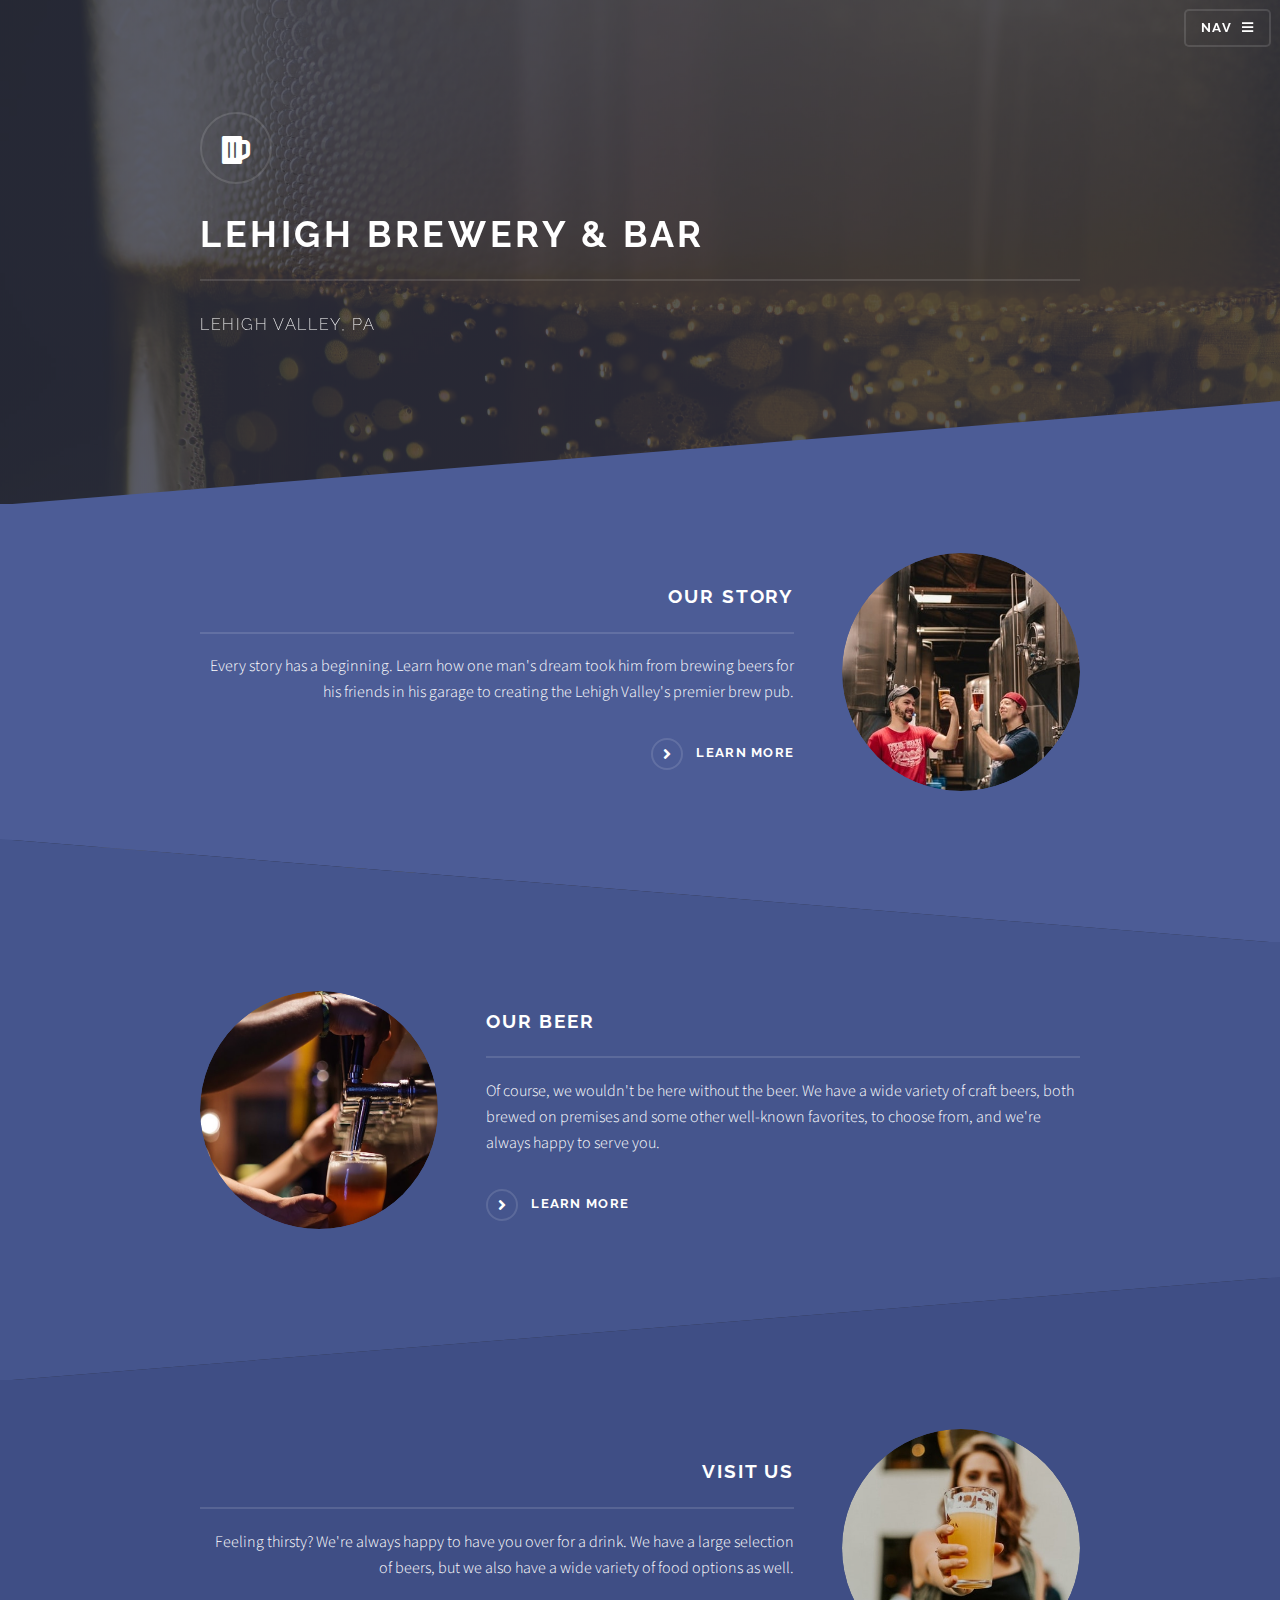
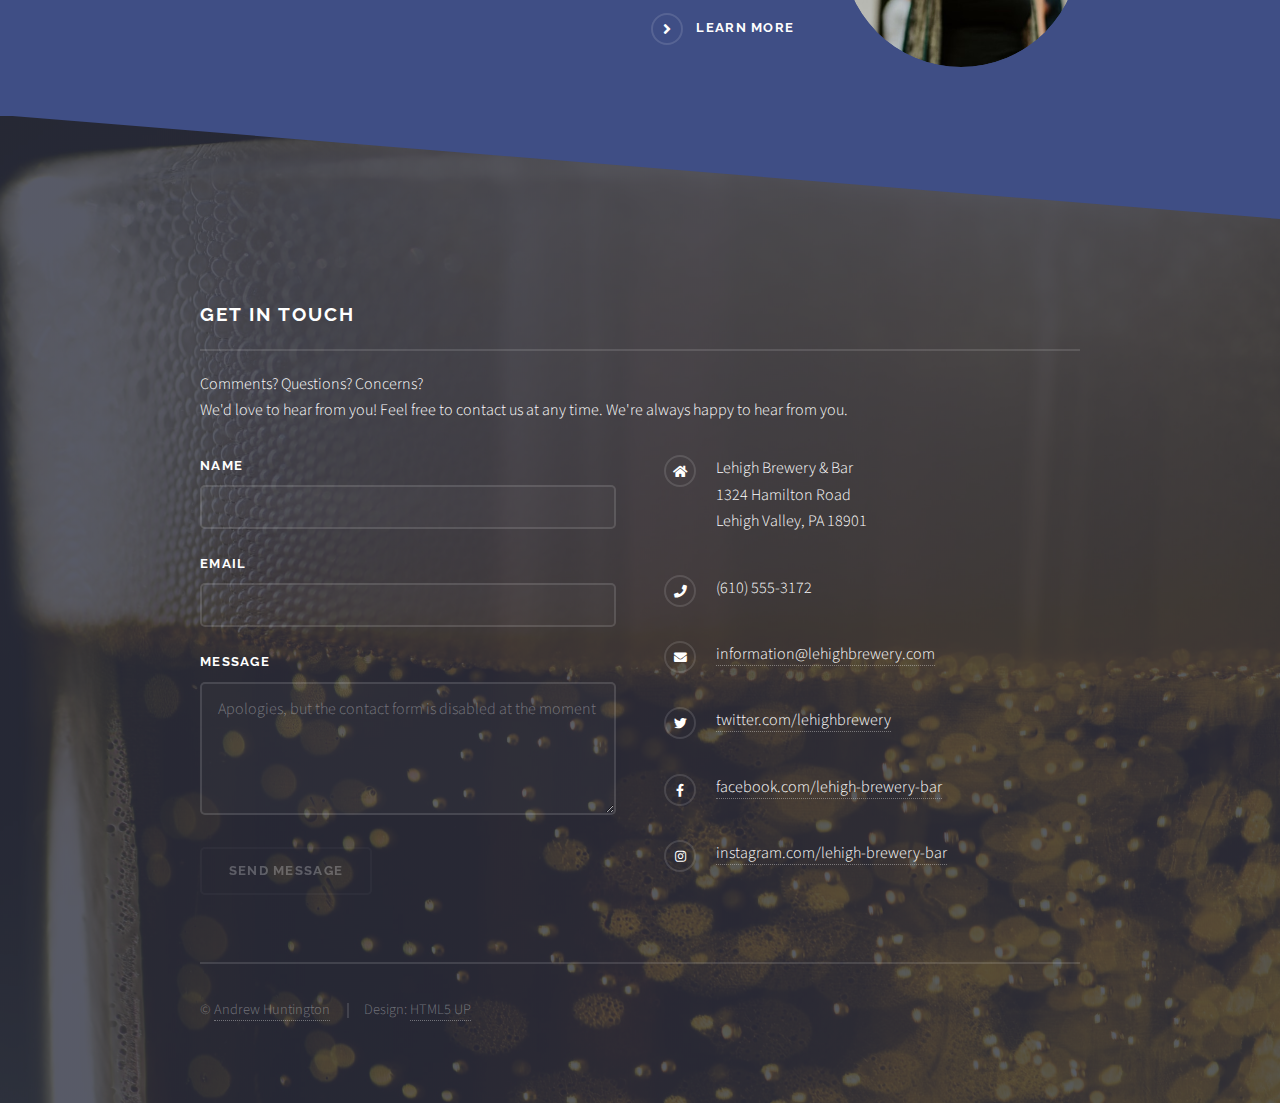
==== commit 88a539fe: "Finish about and beer pages" ====
--- a/index.html
+++ b/index.html
@@ -22,22 +22,20 @@
     <div id="page-wrapper">
       <!-- Header -->
       <header id="header" class="alt">
-        <h1><a href="index.html">Solid State</a></h1>
+        <h1><a href="index.html">Lehigh Brewery & Bar</a></h1>
         <nav>
-          <a href="#menu">Menu</a>
+          <a href="#menu">Nav</a>
         </nav>
       </header>
 
       <!-- Menu -->
       <nav id="menu">
         <div class="inner">
-          <h2>Menu</h2>
+          <h2>Navigation</h2>
           <ul class="links">
             <li><a href="index.html">Home</a></li>
-            <li><a href="generic.html">Generic</a></li>
-            <li><a href="elements.html">Elements</a></li>
-            <li><a href="#">Log In</a></li>
-            <li><a href="#">Sign Up</a></li>
+            <li><a href="about.html">About Us</a></li>
+            <li><a href="beer.html">Beer Menu</a></li>
           </ul>
           <a href="#" class="close">Close</a>
         </div>
@@ -48,7 +46,7 @@
         <div class="inner">
           <div class="logo"><i class="icon solid fa-beer"></i></div>
           <h2>Lehigh Brewery & Bar</h2>
-          <p>669 Hamilton St., Allentown, PA</p>
+          <p>Lehigh Valley, PA</p>
         </div>
       </section>
 
@@ -57,17 +55,13 @@
         <!-- One -->
         <section id="one" class="wrapper spotlight style1">
           <div class="inner">
-            <a href="#" class="image"><img src="images/pic01.jpg" alt="" /></a>
+            <a href="about.html" class="image"><img src="images/pic01.jpg" alt="" /></a>
             <div class="content">
               <h2 class="major">Our Story</h2>
               <p>
-                Lorem ipsum dolor sit amet, etiam lorem adipiscing elit. Cras
-                turpis ante, nullam sit amet turpis non, sollicitudin posuere
-                urna. Mauris id tellus arcu. Nunc vehicula id nulla dignissim
-                dapibus. Nullam ultrices, neque et faucibus viverra, ex nulla
-                cursus.
+                Every story has a beginning. Learn how one man's dream took him from brewing beers for his friends in his garage to creating the Lehigh Valley's premier brew pub.
               </p>
-              <a href="#" class="special">Learn more</a>
+              <a href="about.html" class="special">Learn more</a>
             </div>
           </div>
         </section>
@@ -75,17 +69,13 @@
         <!-- Two -->
         <section id="two" class="wrapper alt spotlight style2">
           <div class="inner">
-            <a href="#" class="image"><img src="images/pic02.jpg" alt="" /></a>
+            <a href="beer.html" class="image"><img src="images/pic02.jpg" alt="" /></a>
             <div class="content">
-              <h2 class="major">Tempus adipiscing</h2>
+              <h2 class="major">Our Beer</h2>
               <p>
-                Lorem ipsum dolor sit amet, etiam lorem adipiscing elit. Cras
-                turpis ante, nullam sit amet turpis non, sollicitudin posuere
-                urna. Mauris id tellus arcu. Nunc vehicula id nulla dignissim
-                dapibus. Nullam ultrices, neque et faucibus viverra, ex nulla
-                cursus.
+                Of course, we wouldn't be here without the beer. We have a wide variety of craft beers, both brewed on premises and some other well-known favorites, to choose from, and we're always happy to serve you.
               </p>
-              <a href="#" class="special">Learn more</a>
+              <a href="beer.html" class="special">Learn more</a>
             </div>
           </div>
         </section>
@@ -93,93 +83,24 @@
         <!-- Three -->
         <section id="three" class="wrapper spotlight style3">
           <div class="inner">
-            <a href="#" class="image"><img src="images/pic03.jpg" alt="" /></a>
+            <a href="#footer" class="image"><img src="images/pic03.jpg" alt="" /></a>
             <div class="content">
-              <h2 class="major">Nullam dignissim</h2>
+              <h2 class="major">Visit Us</h2>
               <p>
-                Lorem ipsum dolor sit amet, etiam lorem adipiscing elit. Cras
-                turpis ante, nullam sit amet turpis non, sollicitudin posuere
-                urna. Mauris id tellus arcu. Nunc vehicula id nulla dignissim
-                dapibus. Nullam ultrices, neque et faucibus viverra, ex nulla
-                cursus.
+                Feeling thirsty? We're always happy to have you over for a drink. We have a large selection of beers, but we also have a wide variety of food options as well.
               </p>
-              <a href="#" class="special">Learn more</a>
+              <a href="#footer" class="special">Learn more</a>
             </div>
           </div>
         </section>
-
-        <!-- Four -->
-        <!-- <section id="four" class="wrapper alt style1">
-          <div class="inner">
-            <h2 class="major">Vitae phasellus</h2>
-            <p>
-              Cras mattis ante fermentum, malesuada neque vitae, eleifend erat.
-              Phasellus non pulvinar erat. Fusce tincidunt, nisl eget mattis
-              egestas, purus ipsum consequat orci, sit amet lobortis lorem lacus
-              in tellus. Sed ac elementum arcu. Quisque placerat auctor laoreet.
-            </p>
-            <section class="features">
-              <article>
-                <a href="#" class="image"
-                  ><img src="images/pic04.jpg" alt=""
-                /></a>
-                <h3 class="major">Sed feugiat lorem</h3>
-                <p>
-                  Lorem ipsum dolor sit amet, consectetur adipiscing vehicula id
-                  nulla dignissim dapibus ultrices.
-                </p>
-                <a href="#" class="special">Learn more</a>
-              </article>
-              <article>
-                <a href="#" class="image"
-                  ><img src="images/pic05.jpg" alt=""
-                /></a>
-                <h3 class="major">Nisl placerat</h3>
-                <p>
-                  Lorem ipsum dolor sit amet, consectetur adipiscing vehicula id
-                  nulla dignissim dapibus ultrices.
-                </p>
-                <a href="#" class="special">Learn more</a>
-              </article>
-              <article>
-                <a href="#" class="image"
-                  ><img src="images/pic06.jpg" alt=""
-                /></a>
-                <h3 class="major">Ante fermentum</h3>
-                <p>
-                  Lorem ipsum dolor sit amet, consectetur adipiscing vehicula id
-                  nulla dignissim dapibus ultrices.
-                </p>
-                <a href="#" class="special">Learn more</a>
-              </article>
-              <article>
-                <a href="#" class="image"
-                  ><img src="images/pic07.jpg" alt=""
-                /></a>
-                <h3 class="major">Fusce consequat</h3>
-                <p>
-                  Lorem ipsum dolor sit amet, consectetur adipiscing vehicula id
-                  nulla dignissim dapibus ultrices.
-                </p>
-                <a href="#" class="special">Learn more</a>
-              </article>
-            </section>
-            <ul class="actions">
-              <li><a href="#" class="button">Browse All</a></li>
-            </ul>
-          </div>
-        </section>
-      </section> -->
 
       <!-- Footer -->
       <section id="footer">
         <div class="inner">
           <h2 class="major">Get in touch</h2>
           <p>
-            Cras mattis ante fermentum, malesuada neque vitae, eleifend erat.
-            Phasellus non pulvinar erat. Fusce tincidunt, nisl eget mattis
-            egestas, purus ipsum consequat orci, sit amet lobortis lorem lacus
-            in tellus. Sed ac elementum arcu. Quisque placerat auctor laoreet.
+            Comments? Questions? Concerns?<br>
+            We'd love to hear from you! Feel free to contact us at any time. We're always happy to hear from you.
           </p>
           <form method="post" action="#">
             <div class="fields">
@@ -193,7 +114,7 @@
               </div>
               <div class="field">
                 <label for="message">Message</label>
-                <textarea name="message" id="message" rows="4"></textarea>
+                <textarea name="message" id="message" rows="4" placeholder="Apologies, but the contact form is disabled at the moment"></textarea>
               </div>
             </div>
             <ul class="actions">
@@ -202,26 +123,26 @@
           </form>
           <ul class="contact">
             <li class="icon solid fa-home">
-              Untitled Inc<br />
-              1234 Somewhere Road Suite #2894<br />
-              Nashville, TN 00000-0000
+              Lehigh Brewery & Bar<br />
+              1324 Hamilton Road<br />
+              Lehigh Valley, PA 18901
             </li>
-            <li class="icon solid fa-phone">(000) 000-0000</li>
+            <li class="icon solid fa-phone">(610) 555-3172</li>
             <li class="icon solid fa-envelope">
-              <a href="#">information@untitled.tld</a>
+              <a href="#">information@lehighbrewery.com</a>
             </li>
             <li class="icon brands fa-twitter">
-              <a href="#">twitter.com/untitled-tld</a>
+              <a href="#">twitter.com/lehighbrewery</a>
             </li>
             <li class="icon brands fa-facebook-f">
-              <a href="#">facebook.com/untitled-tld</a>
+              <a href="#">facebook.com/lehigh-brewery-bar</a>
             </li>
             <li class="icon brands fa-instagram">
-              <a href="#">instagram.com/untitled-tld</a>
+              <a href="#">instagram.com/lehigh-brewery-bar</a>
             </li>
           </ul>
           <ul class="copyright">
-            <li>&copy; Untitled Inc. All rights reserved.</li>
+            <li>&copy; <a href="https://andrewhuntington.com">Andrew Huntington</a></li>
             <li>Design: <a href="http://html5up.net">HTML5 UP</a></li>
           </ul>
         </div>
